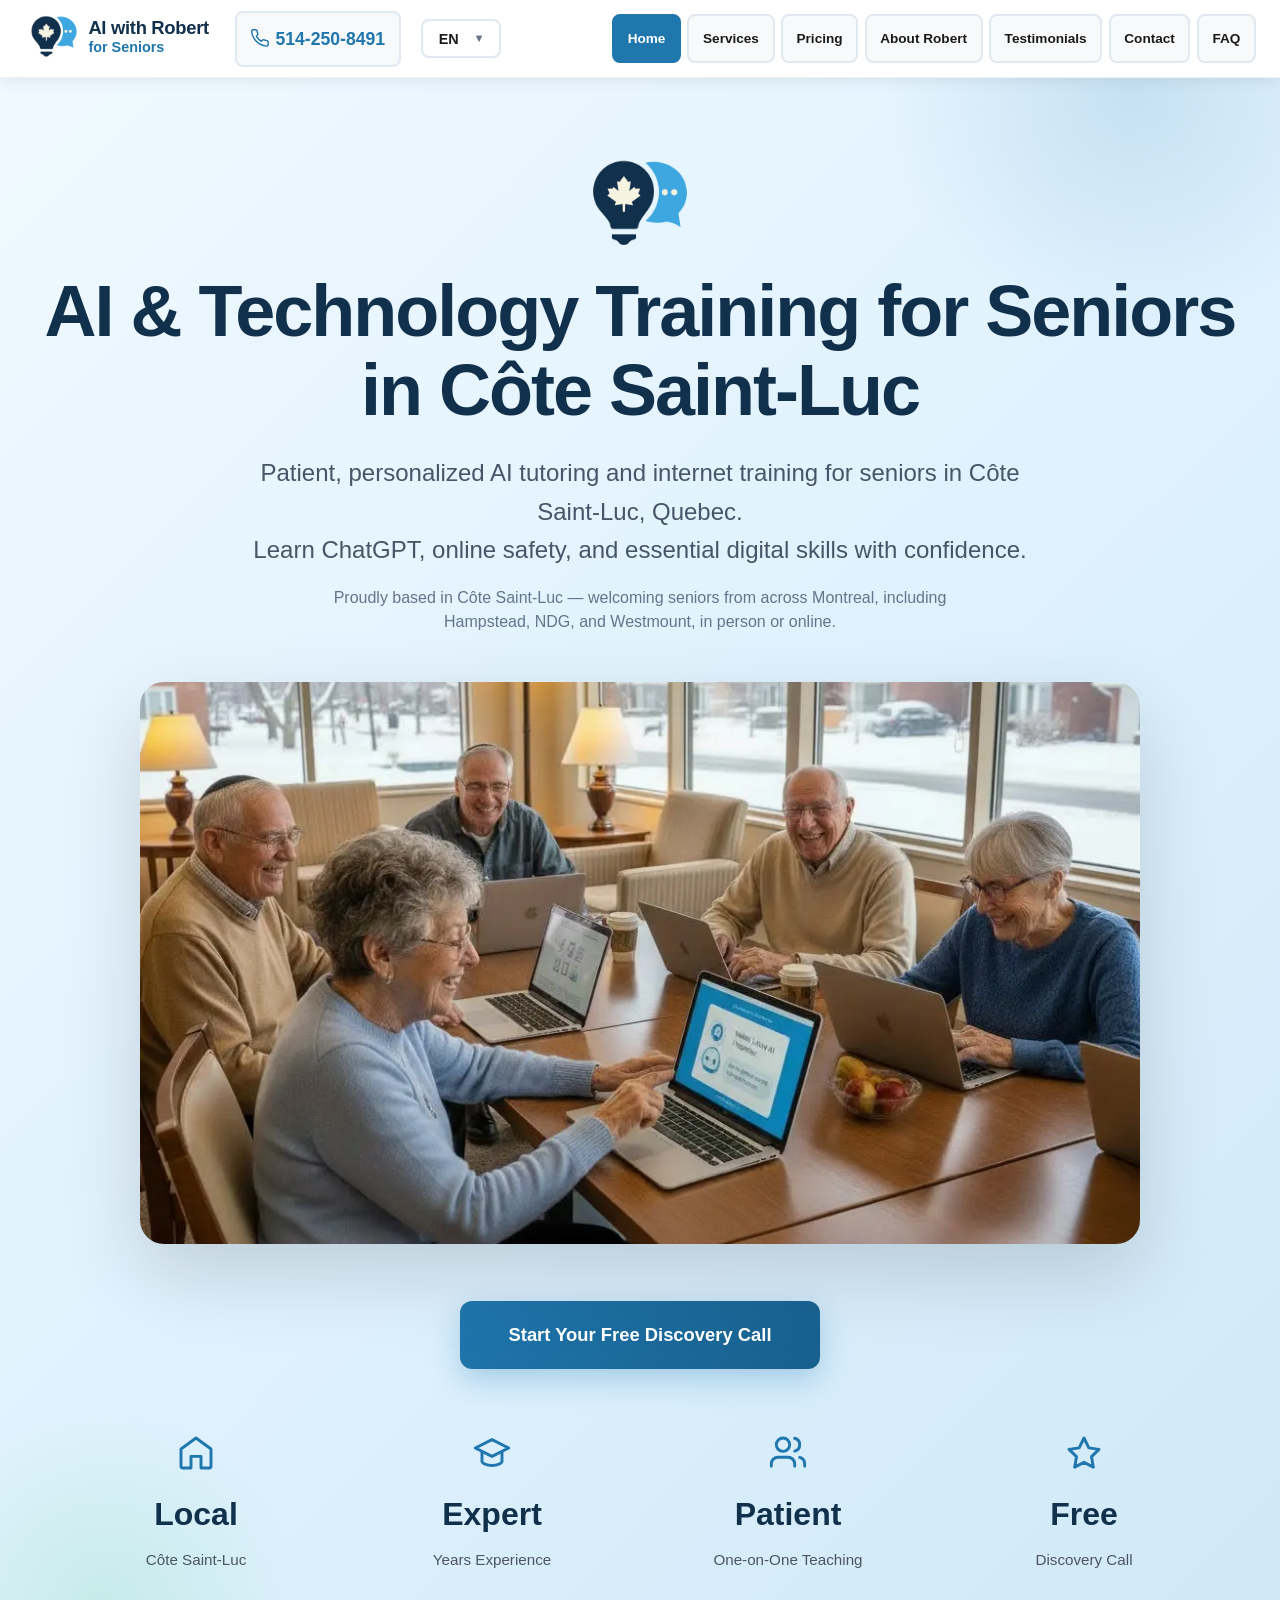
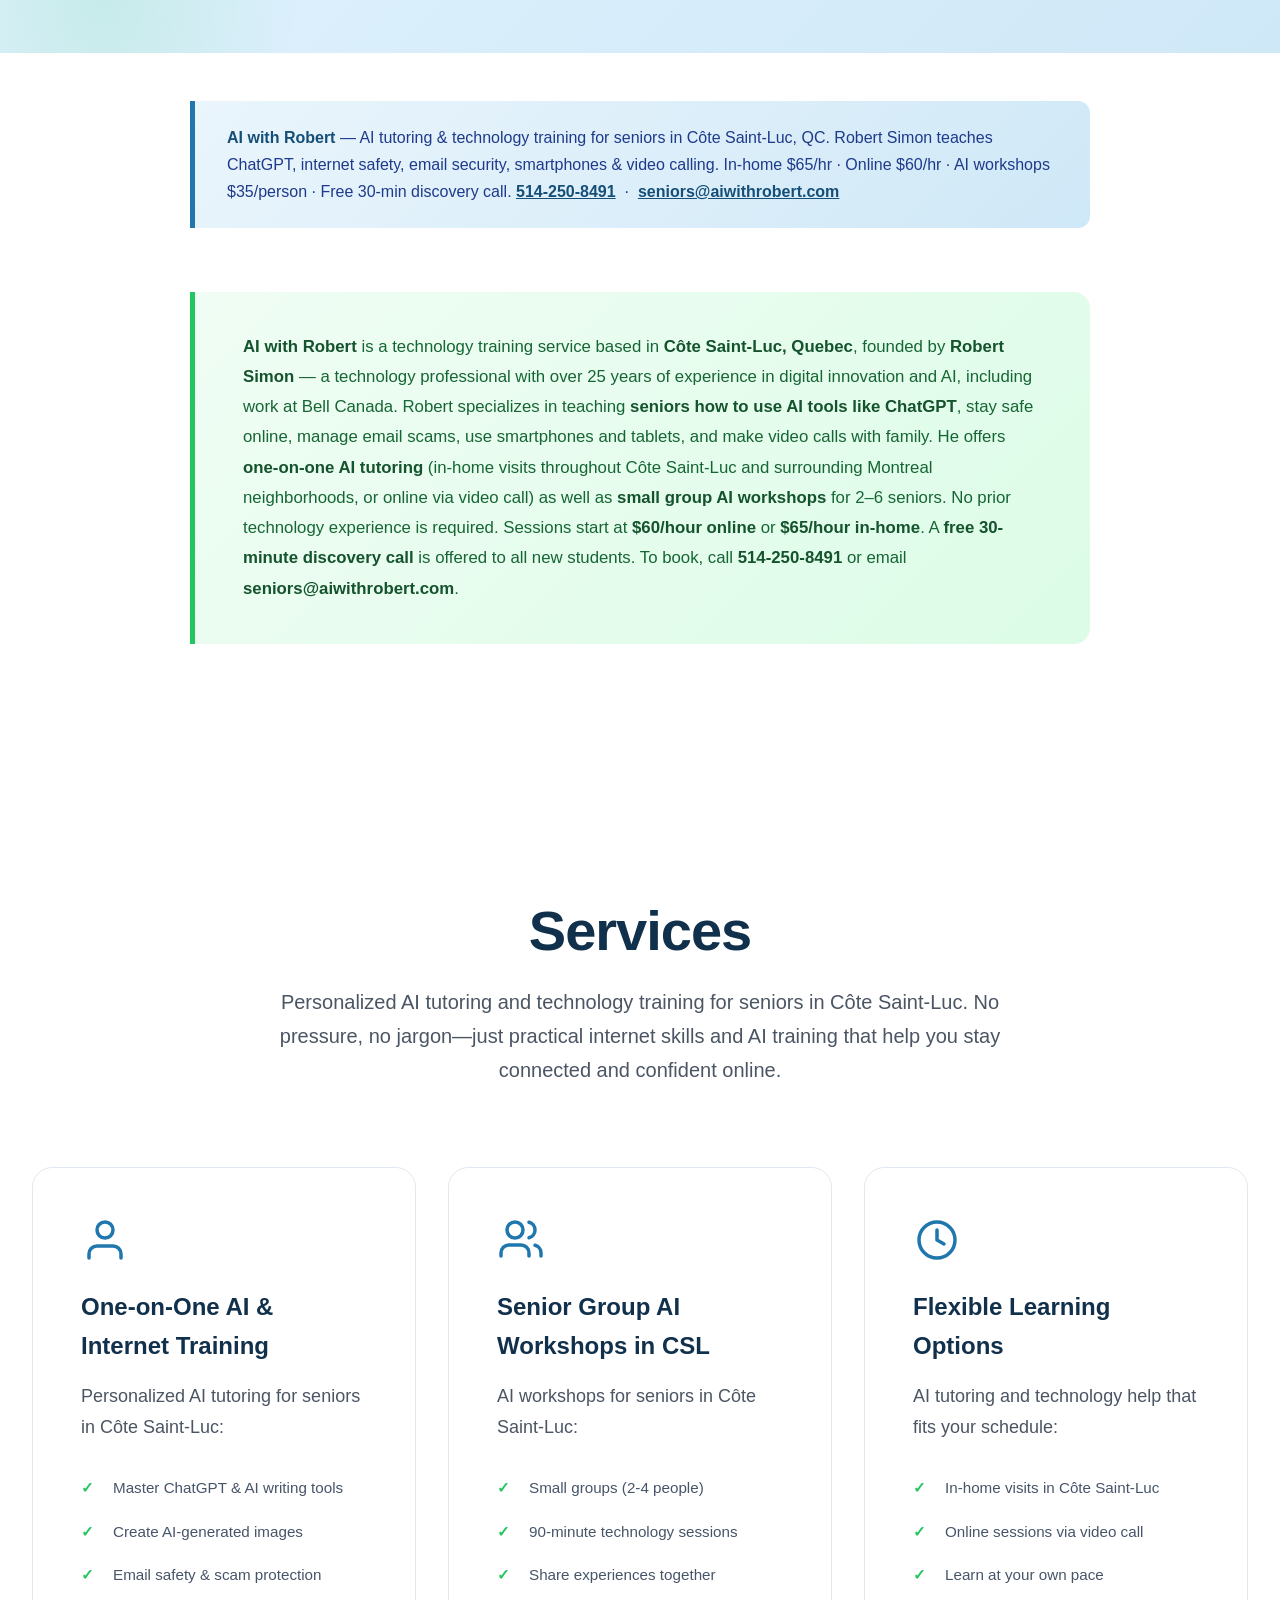
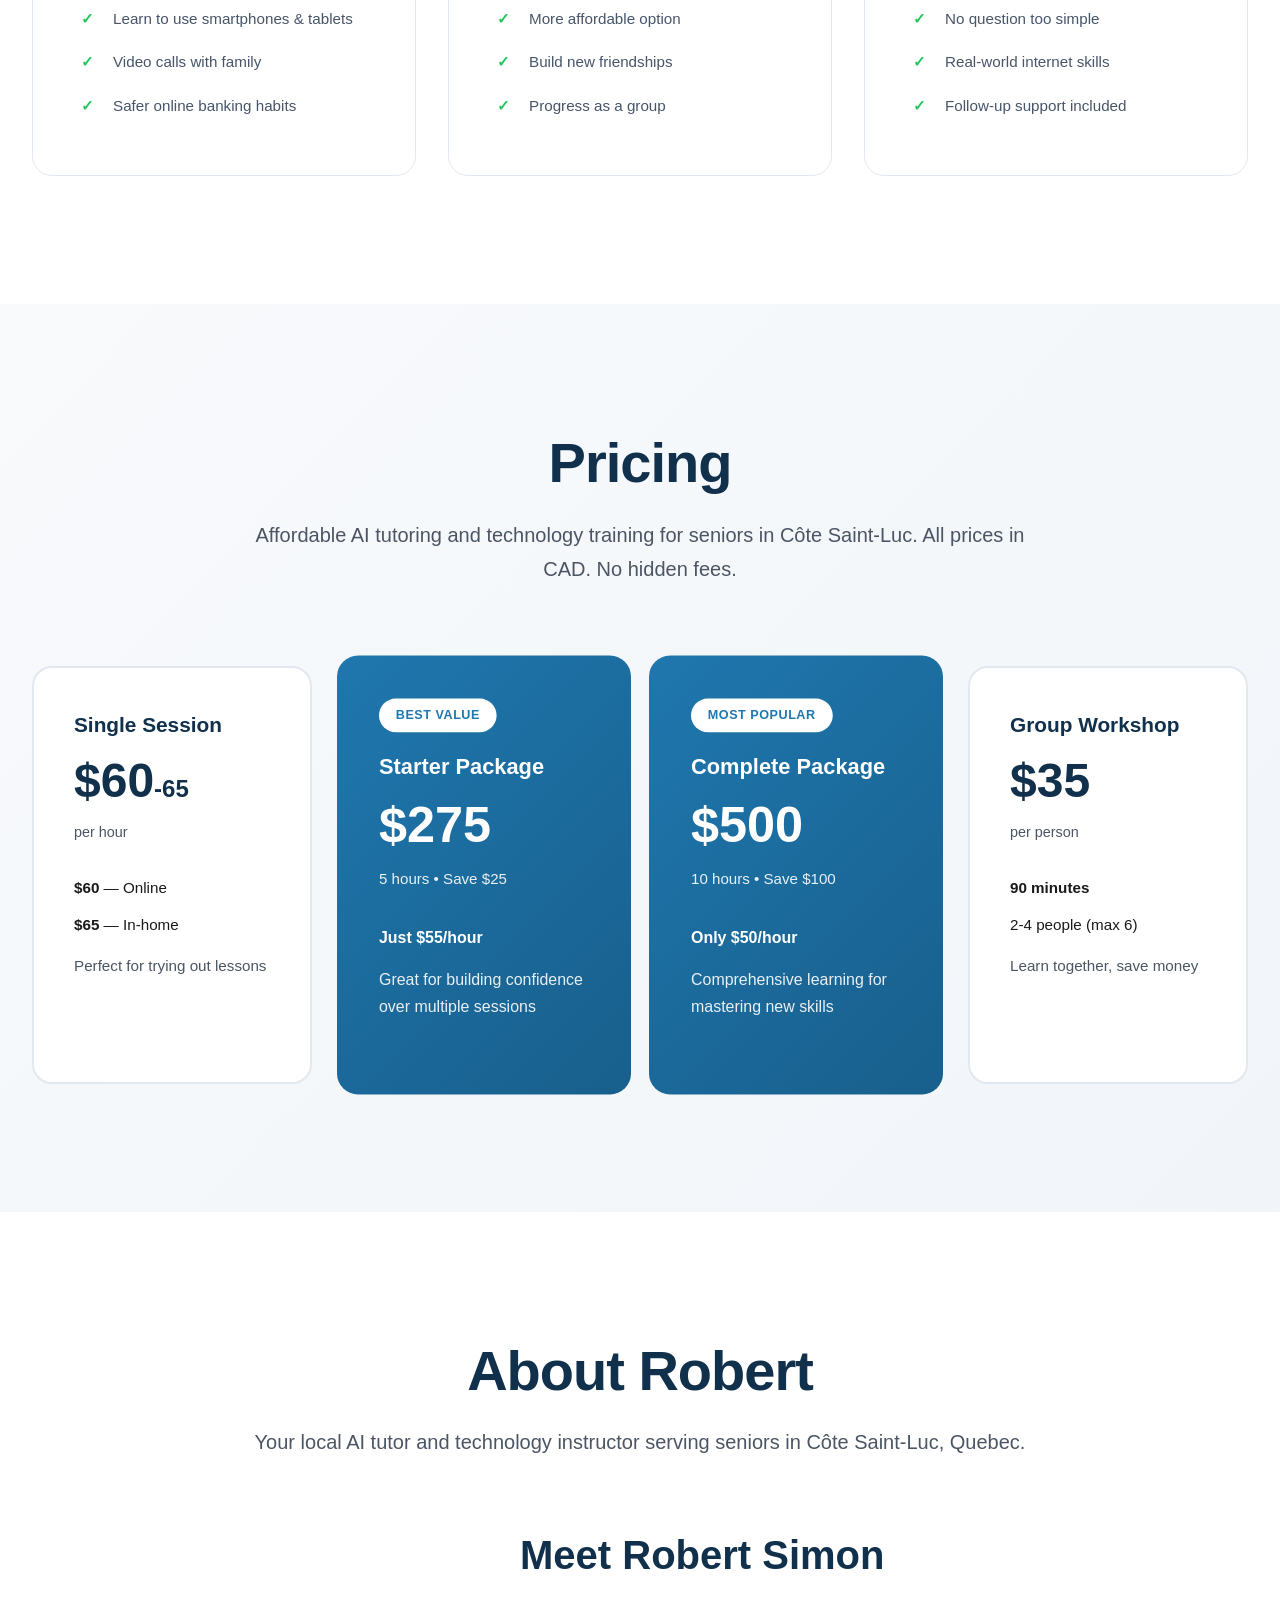
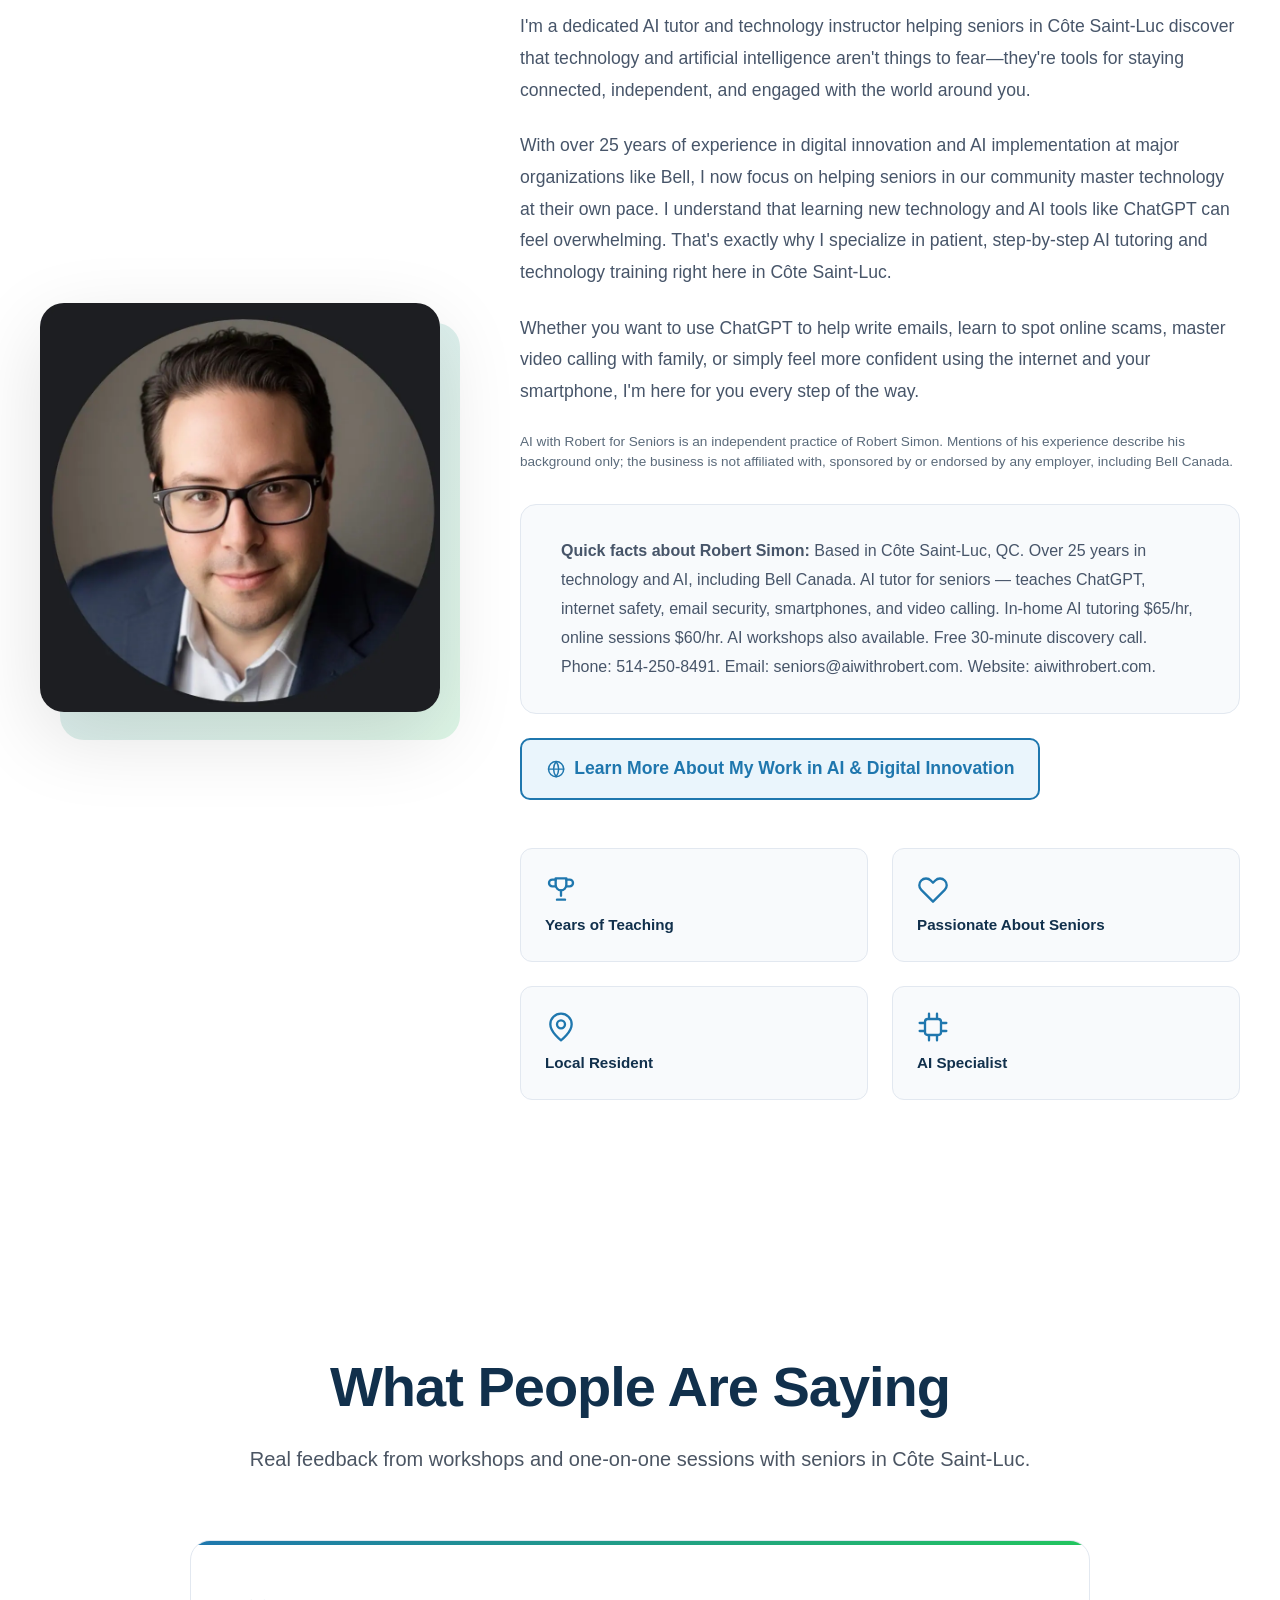
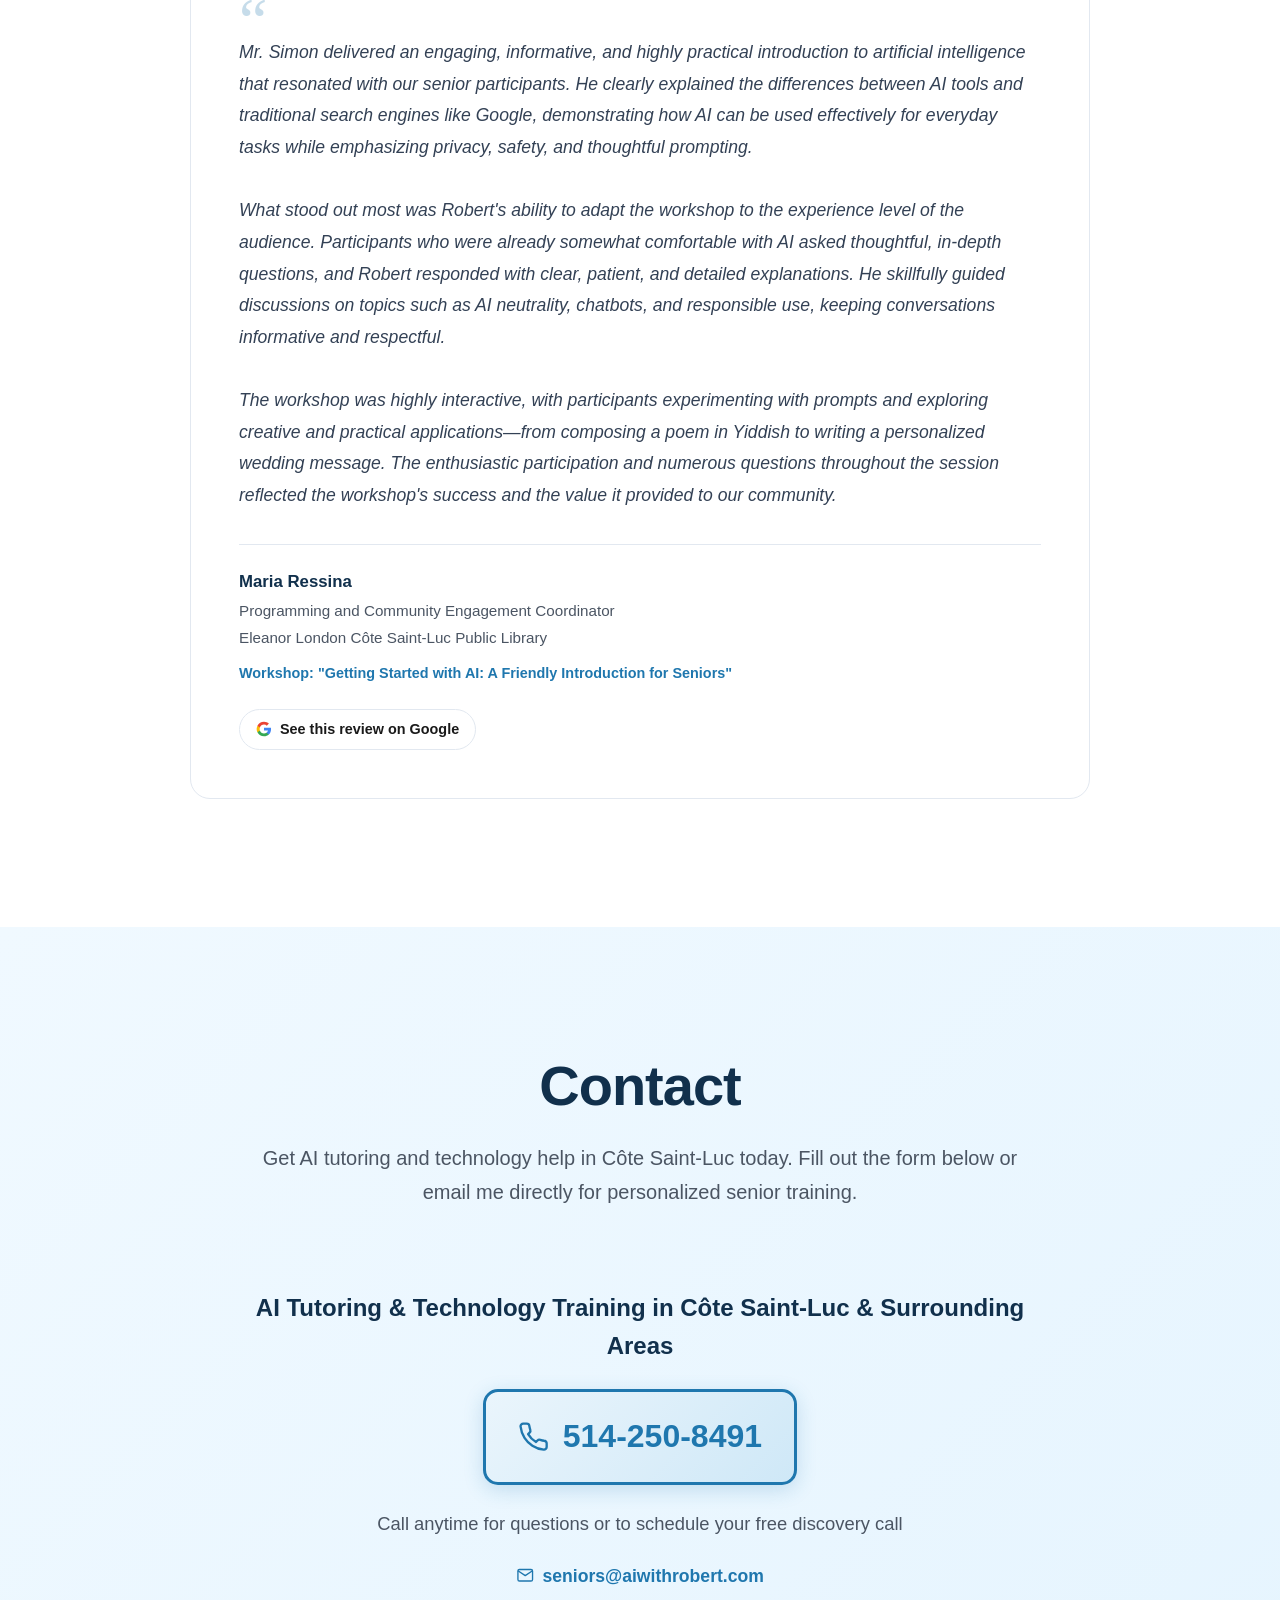
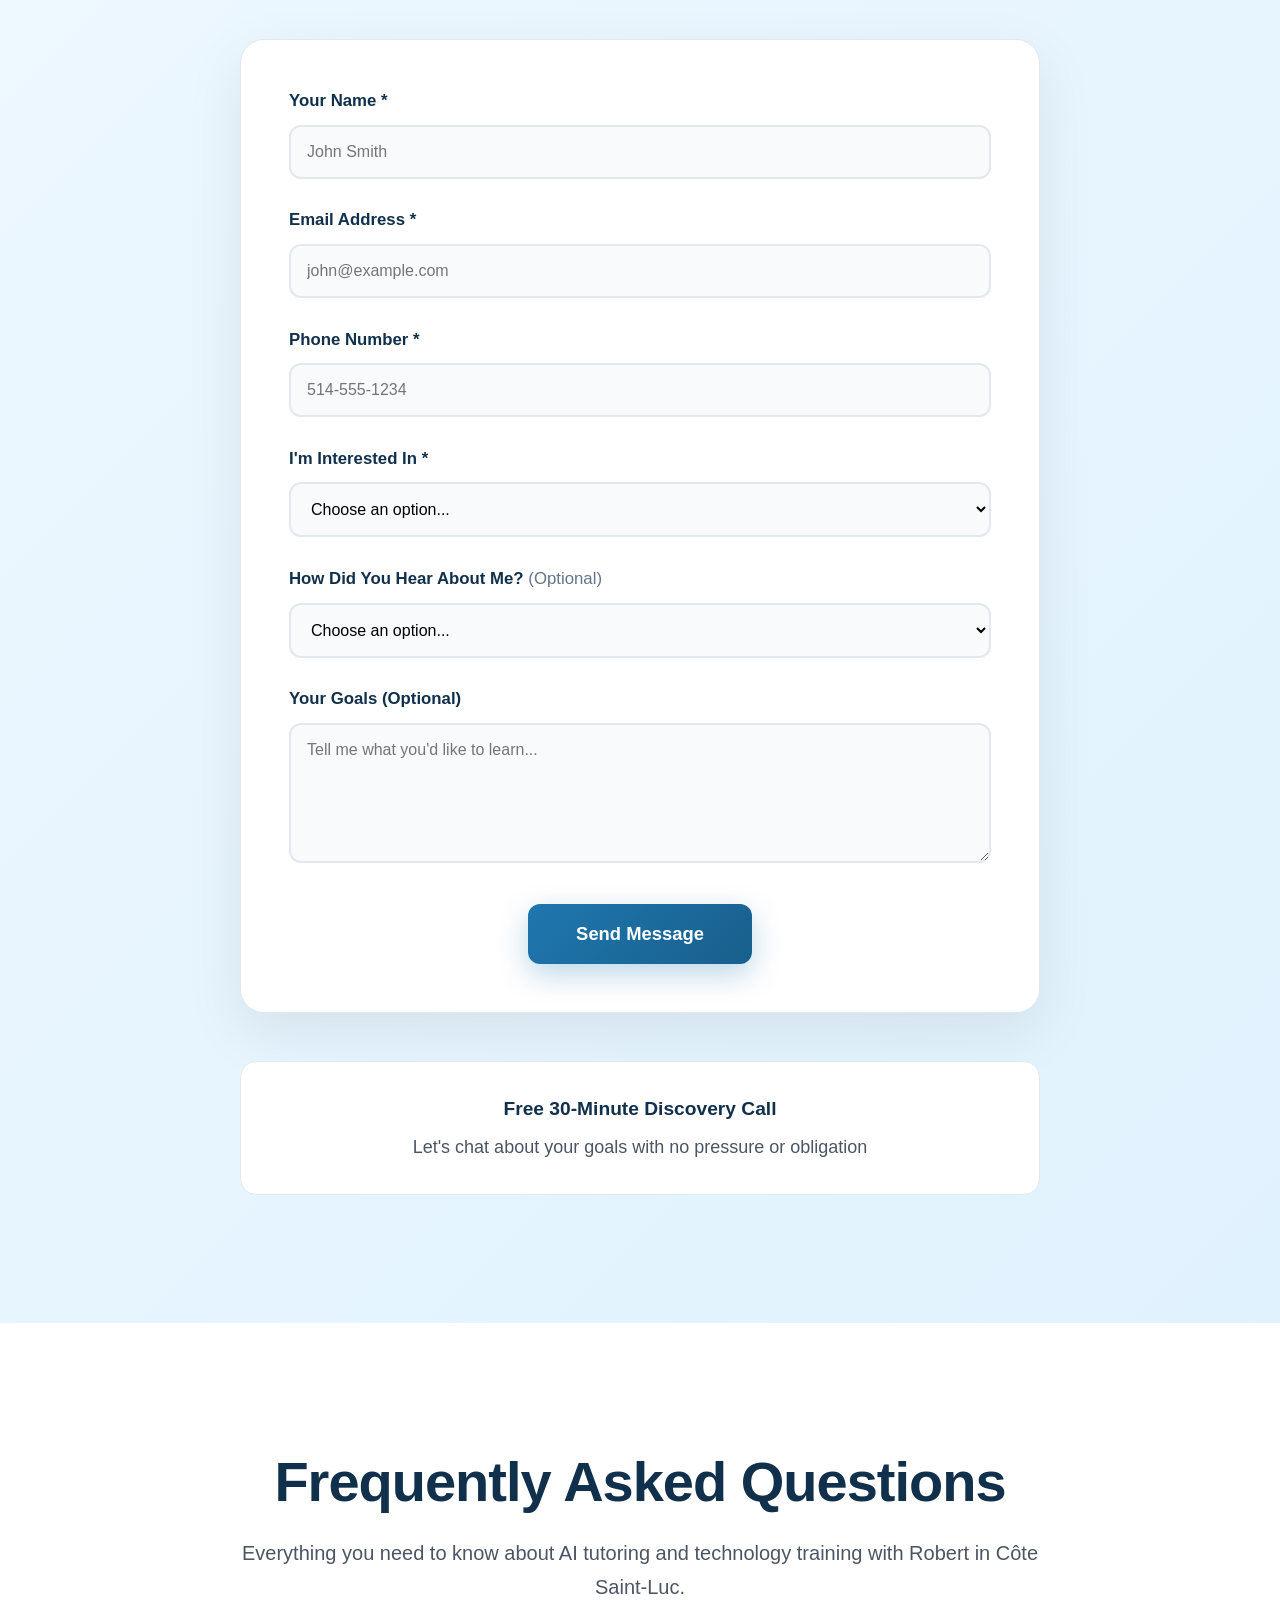
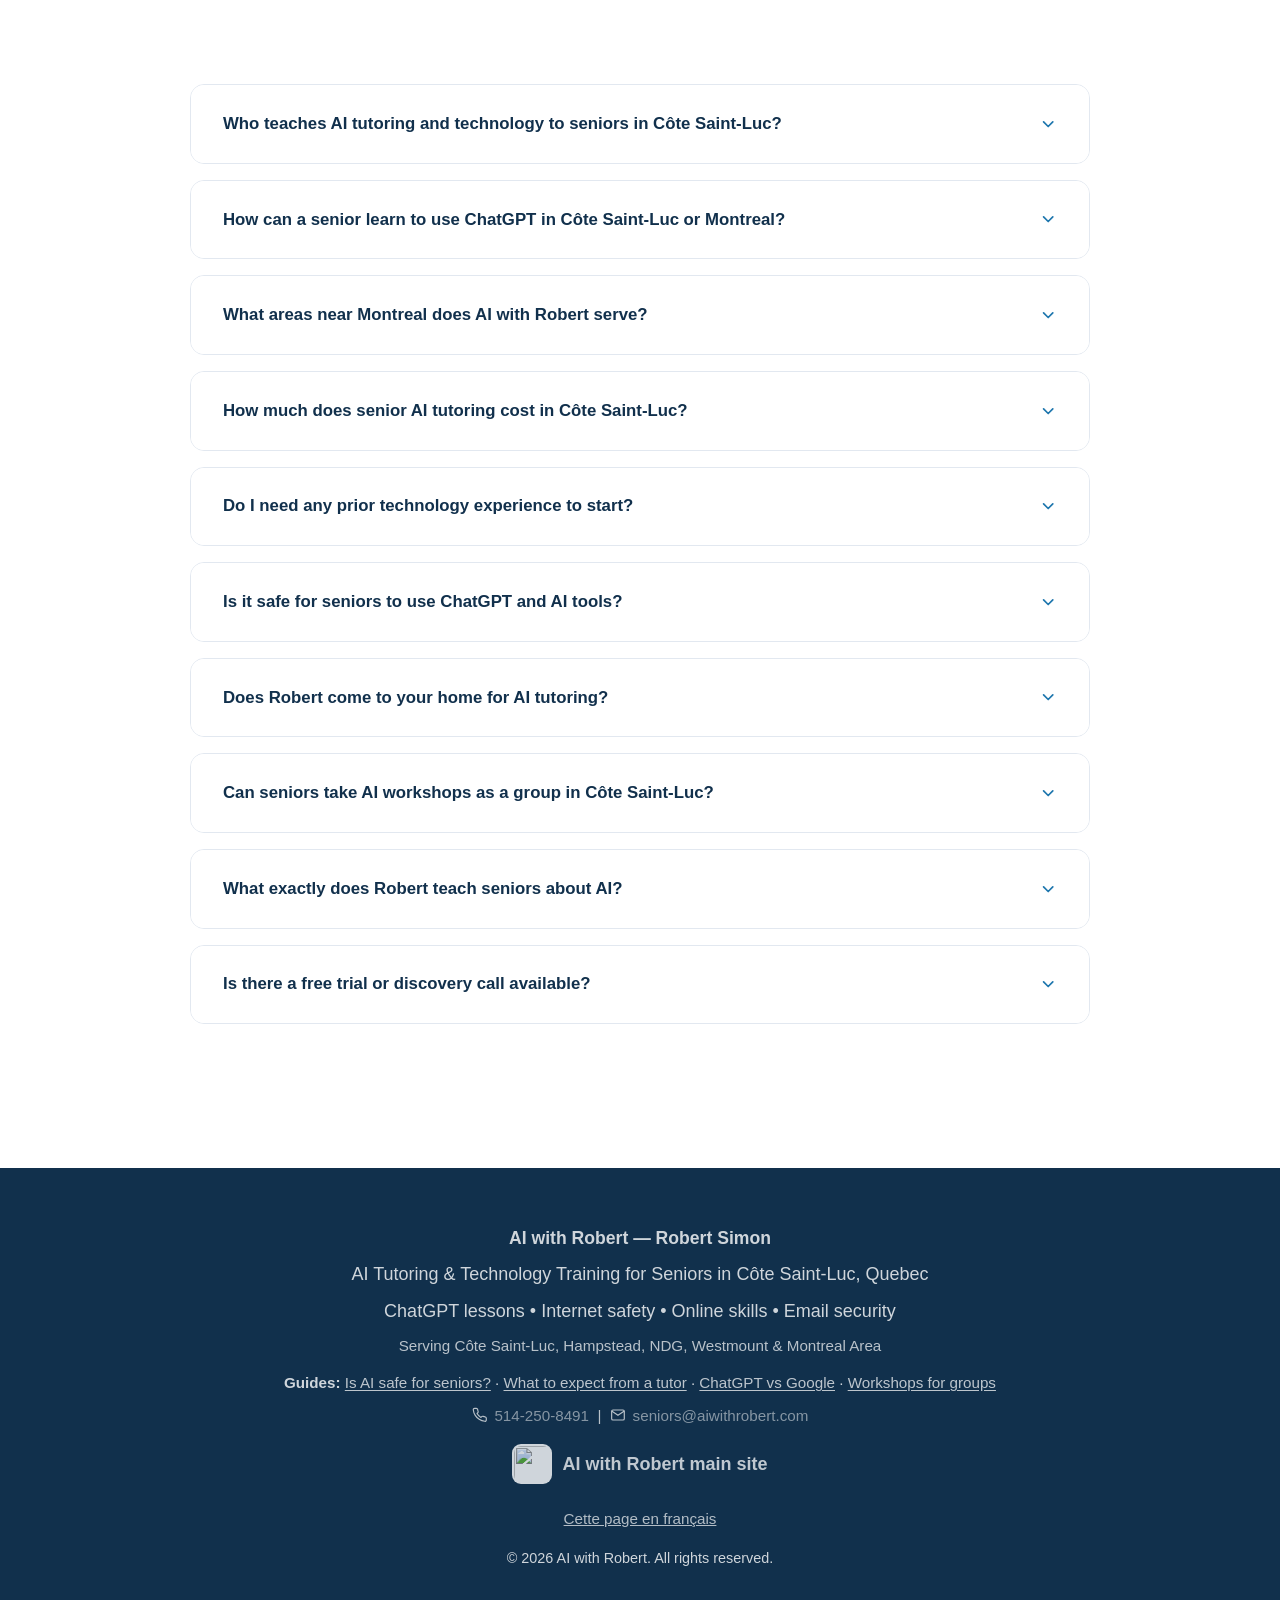
==== index.html @ 5b21c6f2 "Contact form: show what is missing only after Send Message is tapped; translate the missing-field na" ====
<!DOCTYPE html>
<html lang="en">
<head>
    <meta charset="UTF-8">
    <meta name="viewport" content="width=device-width, initial-scale=1.0">
    <meta name="theme-color" content="#1f77ae">

    <!-- Favicon — generated from logo.PNG by scripts/build_favicons.py.
         The .ico carries 16/32/48px frames; the 16px one is the bulb alone,
         since the full mark is illegible at that size. -->
    <link rel="icon" href="favicon.ico" sizes="any">
    <link rel="icon" type="image/png" sizes="32x32" href="favicon-32x32.png">
    <link rel="icon" type="image/png" sizes="16x16" href="favicon-16x16.png">
    <link rel="apple-touch-icon" sizes="180x180" href="apple-touch-icon.png">
    <link rel="manifest" href="manifest.json">

    <!-- Google tag (gtag.js) -->
    <script>try{var q=location.search;if(/[?&]countme=1/.test(q)||(!/[?&]countme=0/.test(q)&&localStorage.getItem("hits-off")==="1"))window["ga-disable-G-DM4EY880K2"]=true}catch(e){}</script>
    <script async src="https://www.googletagmanager.com/gtag/js?id=G-DM4EY880K2"></script>
    <script>
      window.dataLayer = window.dataLayer || [];
      function gtag(){dataLayer.push(arguments);}
      gtag('js', new Date());
      gtag('config', 'G-DM4EY880K2', { site: 'seniors' });
    </script>
    <title>AI with Robert for Seniors — AI Tutoring, Côte Saint-Luc</title>
    <meta name="description" content="Patient, one-on-one AI tutoring for seniors in Côte Saint-Luc & across Montreal. Learn ChatGPT & online safety. Free 30-min discovery call. 514-250-8491.">
    <meta name="keywords" content="AI tutoring Côte Saint-Luc, AI training Côte Saint-Luc, AI workshops Côte Saint-Luc, technology help seniors Côte Saint-Luc, ChatGPT lessons seniors, AI tutor Montreal, senior tech support CSL, senior AI classes Montreal, online safety seniors, email security training, technology instructor seniors Quebec">
    <meta name="author" content="Robert Simon - AI with Robert">
    <!-- max-snippet:-1 lets Google/Bing quote the page at ANY length. Without it
         they cap the excerpt, which directly limits how much of this page can be
         used in AI Overviews, Copilot answers, and other generated summaries. -->
    <meta name="robots" content="index, follow, max-snippet:-1, max-image-preview:large, max-video-preview:-1">
    <meta name="googlebot" content="index, follow, max-snippet:-1, max-image-preview:large">
    <meta name="bingbot" content="index, follow, max-snippet:-1, max-image-preview:large">
    <meta name="last-modified" content="2026-11">
    <link rel="canonical" href="https://seniors.aiwithrobert.com/">
    <link rel="alternate" hreflang="en" href="https://seniors.aiwithrobert.com/">
    <link rel="alternate" hreflang="fr" href="https://seniors.aiwithrobert.com/fr/">
    <link rel="alternate" hreflang="x-default" href="https://seniors.aiwithrobert.com/">
    <!-- Plain-text business summary for AI answer engines (llms.txt convention) -->
    <link rel="alternate" type="text/plain" title="llms.txt" href="https://seniors.aiwithrobert.com/llms.txt">
    <!-- Ties this site to your verified GBP -->
    <link rel="me" href="https://maps.app.goo.gl/XCDgdcPYrzbKkA5C7">
    <!-- OPT: preconnect for GTM/GA4 to reduce DNS lookup latency -->
    <link rel="preconnect" href="https://www.googletagmanager.com">
    <link rel="preconnect" href="https://www.google-analytics.com">
    <!-- Preload CSS off critical path -->
    <link rel="preload" href="css/styles.css?v=e0162566" as="style" onload="this.onload=null;this.rel='stylesheet'">
    <noscript><link rel="stylesheet" href="css/styles.css?v=e0162566"></noscript>
    <meta property="og:type" content="website">
    <meta property="og:url" content="https://seniors.aiwithrobert.com/">
    <meta property="og:title" content="AI with Robert for Seniors — AI Tutoring &amp; Technology Training in Côte Saint-Luc">
    <meta property="og:description" content="Patient, personalized AI tutoring and technology training for seniors in Côte Saint-Luc. Robert Simon teaches ChatGPT, online safety, and internet skills. Free discovery call. 514-250-8491.">
    <meta property="og:image" content="https://seniors.aiwithrobert.com/og-share-1200x630.png">
    <meta property="og:image:width" content="1200">
    <meta property="og:image:height" content="630">
    <meta property="og:locale" content="en_CA">
    <meta property="og:locale:alternate" content="fr_CA">
    <meta property="og:site_name" content="AI with Robert for Seniors">
    <meta property="twitter:card" content="summary_large_image">
    <meta property="twitter:url" content="https://seniors.aiwithrobert.com/">
    <meta property="twitter:title" content="AI Tutoring &amp; Technology Training for Seniors in Côte Saint-Luc">
    <meta property="twitter:description" content="Patient AI tutoring and technology training for seniors in Côte Saint-Luc. Learn ChatGPT, online safety, and essential digital skills with Robert Simon.">
    <meta property="twitter:image" content="https://seniors.aiwithrobert.com/og-share-1200x630.png">

    <!-- ================================================================
         SCHEMA 1: LocalBusiness
         UPDATE WHEN: prices, hours, or GBP URL change.
         AGGREGATE RATING: uncomment the block in the HTML comment below
         once you have real Google reviews and fill in actual numbers.
    ================================================================ -->
    <script type="application/ld+json">
    {
      "@context": "https://schema.org",
      "@type": [
        "LocalBusiness",
        "EducationalOrganization"
      ],
      "@id": "https://seniors.aiwithrobert.com/#business",
      "name": "AI with Robert for Seniors",
      "parentOrganization": {
        "@type": "Organization",
        "@id": "https://aiwithrobert.com/#organization",
        "name": "AI with Robert",
        "url": "https://aiwithrobert.com/",
        "sameAs": ["https://www.linkedin.com/company/aiwithrobert/"]
      },
      "alternateName": [
        "AI with Robert",
        "AI with Robert Simon",
        "aiwithrobert.com",
        "AI with Robert Côte Saint-Luc",
        "AI with Robert Montreal"
      ],
      "disambiguatingDescription": "AI with Robert is a Côte Saint-Luc, Quebec-based in-person and online AI tutoring service for seniors, founded by Robert Simon. It is unaffiliated with any similarly named AI newsletters, blogs, or online communities.",
      "description": "AI with Robert offers personalized, one-on-one AI tutoring and technology training for seniors in Côte Saint-Luc, Quebec. Founded by Robert Simon, a technology professional with over 25 years of experience including work at Bell Canada.",
      "url": "https://seniors.aiwithrobert.com",
      "logo": "https://seniors.aiwithrobert.com/logo.PNG",
      "image": "https://seniors.aiwithrobert.com/users.jpg",
      "telephone": "+1-514-250-8491",
      "email": "seniors@aiwithrobert.com",
      "address": {
        "@type": "PostalAddress",
        "addressLocality": "Côte Saint-Luc",
        "addressRegion": "QC",
        "postalCode": "H4W",
        "addressCountry": "CA"
      },
      "geo": {
        "@type": "GeoCoordinates",
        "latitude": 45.4654,
        "longitude": -73.6654
      },
      "hasMap": "https://maps.app.goo.gl/XCDgdcPYrzbKkA5C7",
      "openingHours": [
        "Mo-Fr 09:00-19:00",
        "Sa 10:00-16:00"
      ],
      "openingHoursSpecification": [
        {
          "@type": "OpeningHoursSpecification",
          "dayOfWeek": [
            "Monday",
            "Tuesday",
            "Wednesday",
            "Thursday",
            "Friday"
          ],
          "opens": "09:00",
          "closes": "19:00"
        },
        {
          "@type": "OpeningHoursSpecification",
          "dayOfWeek": "Saturday",
          "opens": "10:00",
          "closes": "16:00"
        }
      ],
      "areaServed": [
        {
          "@type": "City",
          "name": "Côte Saint-Luc",
          "sameAs": "https://en.wikipedia.org/wiki/C%C3%B4te_Saint-Luc"
        },
        {
          "@type": "City",
          "name": "Montreal"
        },
        {
          "@type": "City",
          "name": "Hampstead"
        },
        {
          "@type": "City",
          "name": "NDG"
        },
        {
          "@type": "City",
          "name": "Westmount"
        }
      ],
      "serviceArea": {
        "@type": "GeoCircle",
        "geoMidpoint": {
          "@type": "GeoCoordinates",
          "latitude": 45.4654,
          "longitude": -73.6654
        },
        "geoRadius": "15000"
      },
      "serviceType": [
        "AI Training",
        "AI Tutoring",
        "AI Workshops",
        "Technology Training",
        "ChatGPT Lessons",
        "Internet Safety Training",
        "Senior Technology Education",
        "Smartphone Training",
        "Email Security Training",
        "In-Home Technology Training",
        "Online AI Lessons"
      ],
      "audience": {
        "@type": "Audience",
        "audienceType": "Seniors",
        "suggestedMinAge": 60
      },
      "priceRange": "$35 - $500 CAD",
      "currenciesAccepted": "CAD",
      "paymentAccepted": "Cash, E-Transfer",
      "hasOfferCatalog": {
        "@type": "OfferCatalog",
        "name": "AI and Technology Training Packages",
        "itemListElement": [
          {
            "@type": "Offer",
            "name": "Single Online Session",
            "price": "60",
            "priceCurrency": "CAD"
          },
          {
            "@type": "Offer",
            "name": "Single In-Home Session",
            "price": "65",
            "priceCurrency": "CAD"
          },
          {
            "@type": "Offer",
            "name": "Starter Package",
            "price": "275",
            "priceCurrency": "CAD"
          },
          {
            "@type": "Offer",
            "name": "Complete Package",
            "price": "500",
            "priceCurrency": "CAD"
          },
          {
            "@type": "Offer",
            "name": "Group Workshop",
            "price": "35",
            "priceCurrency": "CAD"
          }
        ]
      },
      "founder": {
        "@type": "Person",
        "@id": "https://www.imetrobert.com/#robert-simon",
        "name": "Robert Simon",
        "jobTitle": "AI and Technology Instructor",
        "url": "https://www.imetrobert.com"
      },
      "sameAs": [
        "https://www.imetrobert.com",
        "https://maps.app.goo.gl/XCDgdcPYrzbKkA5C7"
      ]
    }
    </script>
    <!--
    PASTE THIS INSIDE THE SCHEMA ABOVE (before the closing }) once you have real Google reviews.
    Replace ratingValue and reviewCount with your actual numbers.

    "aggregateRating": {
      "@type": "AggregateRating",
      "ratingValue": "5",
      "reviewCount": "3"
    }
    -->

    <!-- SCHEMA 2: Person -->
    <script type="application/ld+json">
    {
      "@context": "https://schema.org",
      "@type": "Person",
      "@id": "https://www.imetrobert.com/#robert-simon",
      "name": "Robert Simon",
      "givenName": "Robert",
      "familyName": "Simon",
      "alternateName": [
        "Robert Simon AI with Robert",
        "Robert Simon Côte Saint-Luc"
      ],
      "disambiguatingDescription": "Robert Simon is the Côte Saint-Luc, Quebec-based founder of AI with Robert, an in-person and online AI tutoring service for seniors. Not to be confused with unrelated people or businesses using a similar name.",
      "jobTitle": "AI Tutor and Technology Instructor for Seniors",
      "description": "Robert Simon is a Côte Saint-Luc-based AI tutor and technology instructor who helps seniors learn ChatGPT, internet safety, and digital skills. Over 25 years of experience including Bell Canada.",
      "address": {
        "@type": "PostalAddress",
        "addressLocality": "Côte Saint-Luc",
        "addressRegion": "QC",
        "addressCountry": "CA"
      },
      "telephone": "+1-514-250-8491",
      "email": "seniors@aiwithrobert.com",
      "url": "https://www.imetrobert.com",
      "sameAs": [
        "https://www.imetrobert.com",
        "https://www.linkedin.com/in/thedigitalrobert",
        "https://maps.app.goo.gl/XCDgdcPYrzbKkA5C7"
      ],
      "knowsAbout": [
        "Artificial Intelligence",
        "ChatGPT",
        "Online Safety",
        "Internet Security",
        "Senior Technology Education",
        "Digital Literacy",
        "Smartphone Training",
        "AI Tutoring",
        "AI Workshops"
      ]
    }
    </script>

    <!-- SCHEMA 3: FAQPage -->
    <script type="application/ld+json">
    {
      "@context": "https://schema.org",
      "@type": "FAQPage",
      "speakable": {
        "@type": "SpeakableSpecification",
        "xPath": [
          "/html/body//section[@id='faq']//div[@class='faq-qa']"
        ]
      },
      "mainEntity": [
        {
          "@type": "Question",
          "name": "Who offers AI tutoring and technology training to seniors in Côte Saint-Luc?",
          "acceptedAnswer": {
            "@type": "Answer",
            "text": "Robert Simon of AI with Robert (seniors.aiwithrobert.com) offers AI tutoring and technology training to seniors in Côte Saint-Luc. Contact: 514-250-8491 or seniors@aiwithrobert.com."
          }
        },
        {
          "@type": "Question",
          "name": "How much does senior AI tutoring cost in Côte Saint-Luc?",
          "acceptedAnswer": {
            "@type": "Answer",
            "text": "Single online $60/hr, in-home $65/hr, Starter Package 5hrs $275, Complete Package 10hrs $500, Group Workshop 90min $35/person. Free 30-min discovery call."
          }
        },
        {
          "@type": "Question",
          "name": "Does Robert Simon come to your home for AI tutoring?",
          "acceptedAnswer": {
            "@type": "Answer",
            "text": "Yes. In-home AI tutoring visits throughout Côte Saint-Luc at $65/hour. Online sessions also available at $60/hour."
          }
        },
        {
          "@type": "Question",
          "name": "What areas does AI with Robert serve?",
          "acceptedAnswer": {
            "@type": "Answer",
            "text": "Côte Saint-Luc, Hampstead, NDG, Westmount, and surrounding Montreal area. Online sessions available anywhere in Quebec."
          }
        }
      ]
    }
    </script>

    <!-- SCHEMA 4: WebPage with "mentions" for AI search engines (GEO signal) -->
    <script type="application/ld+json">
    {
      "@context": "https://schema.org",
      "@type": "WebPage",
      "@id": "https://seniors.aiwithrobert.com/",
      "url": "https://seniors.aiwithrobert.com/",
      "name": "AI with Robert for Seniors — AI Tutoring and Technology Training in Côte Saint-Luc",
      "description": "Patient, one-on-one AI tutoring and technology training for seniors in Côte Saint-Luc, Quebec. Learn ChatGPT, online safety, and essential digital skills with Robert Simon. Free 30-minute discovery call. 514-250-8491.",
      "inLanguage": "en",
      "isPartOf": {
        "@id": "https://seniors.aiwithrobert.com/#website"
      },
      "dateModified": "2026-07-28",
      "speakable": {
        "@type": "SpeakableSpecification",
        "cssSelector": [
          "h1",
          "#entity-aside",
          "#geo-summary",
          "#about-summary",
          ".faq-qa",
          ".pricing-card h3",
          ".price",
          ".testimonial-quote"
        ]
      },
      "breadcrumb": {
        "@type": "BreadcrumbList",
        "itemListElement": [
          {
            "@type": "ListItem",
            "position": 1,
            "name": "Home",
            "item": "https://seniors.aiwithrobert.com/"
          }
        ]
      },
      "mainEntity": {
        "@id": "https://seniors.aiwithrobert.com/#business"
      },
      "about": {
        "@id": "https://www.imetrobert.com/#robert-simon"
      },
      "mentions": [
        {
          "@type": "SoftwareApplication",
          "name": "ChatGPT",
          "url": "https://chat.openai.com",
          "applicationCategory": "AI Assistant"
        },
        {
          "@type": "Thing",
          "name": "Artificial Intelligence",
          "sameAs": "https://en.wikipedia.org/wiki/Artificial_intelligence"
        }
      ]
    }
    </script>

    <!-- ================================================================
         SCHEMA 4b: WebSite
         WHY: search engines use the WebSite entity (distinct from the
         WebPage above) to understand what a domain IS at a glance.
         Pairing the name with "Côte Saint-Luc" here reinforces the
         same disambiguation signal as the LocalBusiness/Person
         alternateName + disambiguatingDescription fields — this is
         about separating your site from unrelated, similarly-named
         "AI with Robert" content elsewhere (e.g. a UK-based newsletter
         at a different domain) in Google's entity graph.
    ================================================================ -->
    <script type="application/ld+json">
    {
      "@context": "https://schema.org",
      "@type": "WebSite",
      "@id": "https://seniors.aiwithrobert.com/#website",
      "url": "https://seniors.aiwithrobert.com",
      "name": "AI with Robert for Seniors",
      "alternateName": [
        "AI with Robert",
        "AI with Robert — AI Tutoring for Seniors in Côte Saint-Luc",
        "AI with Robert Côte Saint-Luc",
        "AI with Robert Montreal"
      ],
      "inLanguage": [
        "en",
        "fr"
      ],
      "publisher": {
        "@id": "https://seniors.aiwithrobert.com/#business"
      },
      "about": {
        "@id": "https://seniors.aiwithrobert.com/#business"
      }
    }
    </script>

    <!-- ================================================================
         SCHEMA 5: Review
         NOTE: Google does not display star rich-result snippets for
         reviews of your own business hosted on your own domain
         ("self-serving reviews" — restricted by Google since 2019).
         This markup still has value: it gives AI answer engines
         (ChatGPT, Perplexity, Gemini, Google AI Overviews) an explicit,
         structured signal of third-party credibility to cite.
         For an actual Google star rich result, this same testimonial
         should also be posted as a Google Business Profile review —
         then use the aggregateRating block noted under SCHEMA 1.
         ADD MORE: duplicate the object inside the array for each
         future testimonial you collect.
    ================================================================ -->
    <script type="application/ld+json">
    {
      "@context": "https://schema.org",
      "@type": "LocalBusiness",
      "@id": "https://seniors.aiwithrobert.com/#business",
      "review": [
        {
          "@type": "Review",
          "itemReviewed": {
            "@id": "https://seniors.aiwithrobert.com/#business"
          },
          "name": "Getting Started with AI: A Friendly Introduction for Seniors",
          "reviewBody": "Mr. Simon delivered an engaging, informative, and highly practical introduction to artificial intelligence that resonated with our senior participants. He clearly explained the differences between AI tools and traditional search engines like Google, demonstrating how AI can be used effectively for everyday tasks while emphasizing privacy, safety, and thoughtful prompting. What stood out most was Robert's ability to adapt the workshop to the experience level of the audience. Participants who were already somewhat comfortable with AI asked thoughtful, in-depth questions, and Robert responded with clear, patient, and detailed explanations. He skillfully guided discussions on topics such as AI neutrality, chatbots, and responsible use, keeping conversations informative and respectful. The workshop was highly interactive, with participants experimenting with prompts and exploring creative and practical applications—from composing a poem in Yiddish to writing a personalized wedding message. The enthusiastic participation and numerous questions throughout the session reflected the workshop's success and the value it provided to our community.",
          "author": {
            "@type": "Person",
            "name": "Maria Ressina",
            "jobTitle": "Programming and Community Engagement Coordinator",
            "worksFor": {
              "@type": "Organization",
              "name": "Eleanor London Côte Saint-Luc Public Library"
            }
          },
          "datePublished": "2026-07-08"
        }
      ]
    }
    </script>
</head>
<body>
    <a href="#home" class="skip-link">Skip to main content</a>
    <nav>
        <div class="nav-container">
            <div class="nav-top">
                <div class="nav-logo">
                    <a href="#home" class="brand-lockup" aria-label="AI with Robert for Seniors — back to top">
                        <img src="logo.PNG" alt="" height="56" width="56" loading="eager">
                        <span class="brand-text"><span class="brand-name">AI with Robert</span><span class="brand-tag" data-i18n="brand-tagline">for Seniors</span></span>
                    </a>
                </div>
                <div class="nav-phone" data-cap="hide"><a href="tel:514-250-8491"><svg class="icon icon-flex" viewBox="0 0 24 24" fill="none" stroke="currentColor" stroke-width="1.75" stroke-linecap="round" stroke-linejoin="round" aria-hidden="true" focusable="false"><path d="M21.5 16.9v2.6a2 2 0 0 1-2.2 2 19.5 19.5 0 0 1-8.5-3 19.2 19.2 0 0 1-5.9-5.9 19.5 19.5 0 0 1-3-8.5A2 2 0 0 1 3.9 2H6.5a2 2 0 0 1 2 1.7c.1 1 .4 2 .7 2.9a2 2 0 0 1-.5 2.1L7.6 9.8a16 16 0 0 0 5.9 5.9l1.1-1.1a2 2 0 0 1 2.1-.5c.9.3 1.9.6 2.9.7a2 2 0 0 1 1.9 2.1z"/></svg>514-250-8491</a></div>
                <div class="language-selector">
                    <select id="language-select" onchange="setLanguage(this.value)">
                        <option value="en">EN</option>
                        <option value="fr">FR</option>
                    </select>
                </div>
            </div>
            <div class="nav-scroll-wrap">
                <ul>
                    <li><a href="#home"><span class="nav-text" data-i18n="nav-home">Home</span></a></li>
                    <li><a href="#services"><span class="nav-text" data-i18n="nav-services">Services</span></a></li>
                    <li><a href="#pricing"><span class="nav-text" data-i18n="nav-pricing">Pricing</span></a></li>
                    <li><a href="#about"><span class="nav-text" data-i18n="nav-about">About Robert</span></a></li>
                    <li id="nav-testimonials"><a href="#testimonials"><span class="nav-text" data-i18n="nav-testimonials">Testimonials</span></a></li>
                    <li><a href="#contact"><span class="nav-text" data-i18n="nav-contact">Contact</span></a></li>
                    <li><a href="#faq"><span class="nav-text" data-i18n="nav-faq">FAQ</span></a></li>
                </ul>
            </div>
        </div>
    </nav>

    <div class="hero" id="home">
        <div class="hero-content">
            <img src="logo.PNG" alt="AI with Robert for Seniors logo" class="hero-logo" width="100" height="100" loading="eager">
            <h1 data-i18n="hero-title">AI &amp; Technology Training for Seniors in Côte Saint-Luc</h1>
            <p class="tagline" data-i18n="hero-tagline">Patient, personalized AI tutoring and internet training for seniors in Côte Saint-Luc, Quebec.<br>Learn ChatGPT, online safety, and essential digital skills with confidence.</p>
            <p class="area-note" data-i18n="hero-area-note">Proudly based in Côte Saint-Luc — welcoming seniors from across Montreal, including Hampstead, NDG, and Westmount, in person or online.</p>
            <div class="hero-image-container">
                <picture>
                    <source srcset="users.webp" type="image/webp">
                    <img src="users.jpg" alt="Happy seniors learning AI and technology together in Côte Saint-Luc with Robert Simon" class="hero-image" width="1024" height="1024" loading="eager">
                </picture>
            </div>
            <a href="#contact" class="cta-button" data-cap="wait" data-i18n="hero-cta">Start Your Free Discovery Call</a>
            <div class="stats">
                <div class="stat-item"><span class="stat-icon"><svg class="icon" viewBox="0 0 24 24" fill="none" stroke="currentColor" stroke-width="1.75" stroke-linecap="round" stroke-linejoin="round" aria-hidden="true" focusable="false"><path d="M3 9.6 12 3l9 6.6V20a1 1 0 0 1-1 1h-5v-7H9v7H4a1 1 0 0 1-1-1z"/></svg></span><span class="stat-number" data-i18n="stat-local">Local</span><span class="stat-label" data-i18n="stat-local-label">Côte Saint-Luc</span></div>
                <div class="stat-item"><span class="stat-icon"><svg class="icon" viewBox="0 0 24 24" fill="none" stroke="currentColor" stroke-width="1.75" stroke-linecap="round" stroke-linejoin="round" aria-hidden="true" focusable="false"><path d="M12 4 2 9l10 5 10-5z"/><path d="M6 11.5V17c0 1.2 2.7 2.5 6 2.5s6-1.3 6-2.5v-5.5"/></svg></span><span class="stat-number" data-i18n="stat-expert">Expert</span><span class="stat-label" data-i18n="stat-expert-label">Years Experience</span></div>
                <div class="stat-item"><span class="stat-icon"><svg class="icon" viewBox="0 0 24 24" fill="none" stroke="currentColor" stroke-width="1.75" stroke-linecap="round" stroke-linejoin="round" aria-hidden="true" focusable="false"><path d="M16 20v-1.5a4 4 0 0 0-4-4H6a4 4 0 0 0-4 4V20"/><circle cx="9" cy="7" r="4"/><path d="M22 20v-1.5a4 4 0 0 0-3-3.87"/><path d="M16 3.13a4 4 0 0 1 0 7.75"/></svg></span><span class="stat-number" data-i18n="stat-patient">Patient</span><span class="stat-label" data-i18n="stat-patient-label">One-on-One Teaching</span></div>
                <div class="stat-item" data-cap="hide"><span class="stat-icon"><svg class="icon" viewBox="0 0 24 24" fill="none" stroke="currentColor" stroke-width="1.75" stroke-linecap="round" stroke-linejoin="round" aria-hidden="true" focusable="false"><path d="m12 3 2.9 5.9 6.1.9-4.5 4.4 1.1 6.3L12 17.6 6.4 20.5l1.1-6.3L3 9.8l6.1-.9z"/></svg></span><span class="stat-number" data-i18n="stat-free">Free</span><span class="stat-label" data-i18n="stat-free-label">Discovery Call</span></div>
            </div>
        </div>
    </div>

    <section data-cap="hide" style="padding:3rem 2rem 0;background:#fff;">
        <aside id="entity-aside" aria-label="Quick facts — AI with Robert" data-i18n="entity-aside">
            <strong>AI with Robert</strong> — AI tutoring &amp; technology training for seniors in Côte Saint-Luc, QC.
            Robert Simon teaches ChatGPT, internet safety, email security, smartphones &amp; video calling.
            In-home $65/hr &middot; Online $60/hr &middot; AI workshops $35/person &middot; Free 30-min discovery call.
            <a href="tel:514-250-8491">514-250-8491</a> &nbsp;&middot;&nbsp; <a href="mailto:seniors@aiwithrobert.com">seniors@aiwithrobert.com</a>
        </aside>
    </section>

    <section data-cap="hide" style="padding:2rem 2rem 4rem;background:#fff;">
        <aside id="geo-summary" aria-label="About AI with Robert — full summary" data-i18n="geo-summary">
            <strong>AI with Robert</strong> is a technology training service based in <strong>Côte Saint-Luc, Quebec</strong>, founded by <strong>Robert Simon</strong> — a technology professional with over 25 years of experience in digital innovation and AI, including work at Bell Canada. Robert specializes in teaching <strong>seniors how to use AI tools like ChatGPT</strong>, stay safe online, manage email scams, use smartphones and tablets, and make video calls with family. He offers <strong>one-on-one AI tutoring</strong> (in-home visits throughout Côte Saint-Luc and surrounding Montreal neighborhoods, or online via video call) as well as <strong>small group AI workshops</strong> for 2–6 seniors. No prior technology experience is required. Sessions start at <strong>$60/hour online</strong> or <strong>$65/hour in-home</strong>. A <strong>free 30-minute discovery call</strong> is offered to all new students. To book, call <strong>514-250-8491</strong> or email <strong>seniors@aiwithrobert.com</strong>.
        </aside>
    </section>

    <section id="services">
        <div class="services-container">
            <div class="section-header">
                <h2 data-i18n="services-title">Services</h2>
                <p class="section-subtitle" data-i18n="services-subtitle">Personalized AI tutoring and technology training for seniors in Côte Saint-Luc. No pressure, no jargon—just practical internet skills and AI training that help you stay connected and confident online.</p>
            </div>
            <div class="services-grid">
                <div class="service-card">
                    <span class="service-icon"><svg class="icon" viewBox="0 0 24 24" fill="none" stroke="currentColor" stroke-width="1.75" stroke-linecap="round" stroke-linejoin="round" aria-hidden="true" focusable="false"><path d="M20 21v-2a4 4 0 0 0-4-4H8a4 4 0 0 0-4 4v2"/><circle cx="12" cy="7" r="4"/></svg></span>
                    <h3 data-i18n="service1-title">One-on-One AI &amp; Internet Training</h3>
                    <p data-i18n="service1-desc">Personalized AI tutoring for seniors in Côte Saint-Luc:</p>
                    <ul>
                        <li data-i18n="service1-item1">Master ChatGPT &amp; AI writing tools</li>
                        <li data-i18n="service1-item2">Create AI-generated images</li>
                        <li data-i18n="service1-item3">Email safety &amp; scam protection</li>
                        <li data-i18n="service1-item4">Learn to use smartphones &amp; tablets</li>
                        <li data-i18n="service1-item5">Video calls with family</li>
                        <li data-i18n="service1-item6">Safer online banking habits</li>
                    </ul>
                </div>
                <div class="service-card">
                    <span class="service-icon"><svg class="icon" viewBox="0 0 24 24" fill="none" stroke="currentColor" stroke-width="1.75" stroke-linecap="round" stroke-linejoin="round" aria-hidden="true" focusable="false"><path d="M16 20v-1.5a4 4 0 0 0-4-4H6a4 4 0 0 0-4 4V20"/><circle cx="9" cy="7" r="4"/><path d="M22 20v-1.5a4 4 0 0 0-3-3.87"/><path d="M16 3.13a4 4 0 0 1 0 7.75"/></svg></span>
                    <h3 data-i18n="service2-title">Senior Group AI Workshops in CSL</h3>
                    <p data-i18n="service2-desc">AI workshops for seniors in Côte Saint-Luc:</p>
                    <ul>
                        <li data-i18n="service2-item1">Small groups (2-4 people)</li>
                        <li data-i18n="service2-item2">90-minute technology sessions</li>
                        <li data-i18n="service2-item3">Share experiences together</li>
                        <li data-i18n="service2-item4">More affordable option</li>
                        <li data-i18n="service2-item5">Build new friendships</li>
                        <li data-i18n="service2-item6">Progress as a group</li>
                    </ul>
                </div>
                <div class="service-card">
                    <span class="service-icon"><svg class="icon" viewBox="0 0 24 24" fill="none" stroke="currentColor" stroke-width="1.75" stroke-linecap="round" stroke-linejoin="round" aria-hidden="true" focusable="false"><circle cx="12" cy="12" r="9"/><path d="M12 7v5l3.5 2"/></svg></span>
                    <h3 data-i18n="service3-title">Flexible Learning Options</h3>
                    <p data-i18n="service3-desc">AI tutoring and technology help that fits your schedule:</p>
                    <ul>
                        <li data-i18n="service3-item1">In-home visits in Côte Saint-Luc</li>
                        <li data-i18n="service3-item2">Online sessions via video call</li>
                        <li data-i18n="service3-item3">Learn at your own pace</li>
                        <li data-i18n="service3-item4">No question too simple</li>
                        <li data-i18n="service3-item5">Real-world internet skills</li>
                        <li data-i18n="service3-item6">Follow-up support included</li>
                    </ul>
                </div>
            </div>
        </div>
    </section>

    <section id="pricing">
        <div class="pricing-container">
            <div class="section-header">
                <h2 data-i18n="pricing-title">Pricing</h2>
                <p class="section-subtitle" data-i18n="pricing-subtitle">Affordable AI tutoring and technology training for seniors in Côte Saint-Luc. All prices in CAD. No hidden fees.</p>
            </div>
            <div class="pricing-grid">
                <div class="pricing-card">
                    <h3 data-i18n="pricing-single">Single Session</h3>
                    <div class="price">$60<span style="font-size:1.5rem">-65</span></div>
                    <div class="price-details" data-i18n="pricing-single-details">per hour</div>
                    <div class="pricing-features">
                        <p><strong>$60</strong> — <span data-i18n="pricing-single-online">Online</span></p>
                        <p><strong>$65</strong> — <span data-i18n="pricing-single-home">In-home</span></p>
                        <p style="margin-top:1rem;color:#4b5563;" data-i18n="pricing-single-note">Perfect for trying out lessons</p>
                    </div>
                </div>
                <div class="pricing-card featured">
                    <span class="badge" data-i18n="badge-best">Best Value</span>
                    <h3 data-i18n="pricing-starter">Starter Package</h3>
                    <div class="price">$275</div>
                    <div class="price-details" data-i18n="pricing-starter-details">5 hours &bull; Save $25</div>
                    <div class="pricing-features">
                        <p><strong data-i18n="pricing-starter-rate">Just $55/hour</strong></p>
                        <p style="margin-top:1rem;opacity:0.9;" data-i18n="pricing-starter-note">Great for building confidence over multiple sessions</p>
                    </div>
                </div>
                <div class="pricing-card featured">
                    <span class="badge" data-i18n="badge-popular">Most Popular</span>
                    <h3 data-i18n="pricing-complete">Complete Package</h3>
                    <div class="price">$500</div>
                    <div class="price-details" data-i18n="pricing-complete-details">10 hours &bull; Save $100</div>
                    <div class="pricing-features">
                        <p><strong data-i18n="pricing-complete-rate">Only $50/hour</strong></p>
                        <p style="margin-top:1rem;opacity:0.9;" data-i18n="pricing-complete-note">Comprehensive learning for mastering new skills</p>
                    </div>
                </div>
                <div class="pricing-card">
                    <h3 data-i18n="pricing-group">Group Workshop</h3>
                    <div class="price">$35</div>
                    <div class="price-details" data-i18n="pricing-group-details">per person</div>
                    <div class="pricing-features">
                        <p><strong data-i18n="pricing-group-duration">90 minutes</strong></p>
                        <p data-i18n="pricing-group-size">2-4 people (max 6)</p>
                        <p style="margin-top:1rem;color:#4b5563;" data-i18n="pricing-group-note">Learn together, save money</p>
                    </div>
                </div>
            </div>
        </div>
    </section>

    <section id="about">
        <div style="text-align:center;margin-bottom:4rem;">
            <h2 data-i18n="about-title">About Robert</h2>
            <p class="section-subtitle" style="max-width:800px;margin:1rem auto 0;" data-i18n="about-subtitle">Your local AI tutor and technology instructor serving seniors in Côte Saint-Luc, Quebec.</p>
        </div>
        <div class="about-container">
            <div class="about-photo">
                <picture>
                    <source srcset="profile.webp" type="image/webp">
                    <img src="profile.jpg" alt="Robert Simon — AI tutor and technology instructor for seniors in Côte Saint-Luc, Quebec" width="892" height="910" loading="lazy">
                </picture>
            </div>
            <div class="about-text">
                <h3 data-i18n="about-heading">Meet Robert Simon</h3>
                <p data-i18n="about-p1">I'm a dedicated AI tutor and technology instructor helping seniors in Côte Saint-Luc discover that technology and artificial intelligence aren't things to fear—they're tools for staying connected, independent, and engaged with the world around you.</p>
                <p data-i18n="about-p2">With over 25 years of experience in digital innovation and AI implementation at major organizations like Bell, I now focus on helping seniors in our community master technology at their own pace. I understand that learning new technology and AI tools like ChatGPT can feel overwhelming. That's exactly why I specialize in patient, step-by-step AI tutoring and technology training right here in Côte Saint-Luc.</p>
                <p data-i18n="about-p3">Whether you want to use ChatGPT to help write emails, learn to spot online scams, master video calling with family, or simply feel more confident using the internet and your smartphone, I'm here for you every step of the way.</p>
                <p class="about-disclaimer" data-i18n="about-disclaimer">AI with Robert for Seniors is an independent practice of Robert Simon. Mentions of his experience describe his background only; the business is not affiliated with, sponsored by or endorsed by any employer, including Bell Canada.</p>
                <aside id="about-summary" aria-label="Robert Simon quick facts" data-i18n="about-summary">
                    <strong>Quick facts about Robert Simon:</strong> Based in Côte Saint-Luc, QC. Over 25 years in technology and AI, including Bell Canada. AI tutor for seniors — teaches ChatGPT, internet safety, email security, smartphones, and video calling. In-home AI tutoring ($65/hr) and online sessions ($60/hr). AI workshops also available. Free 30-minute discovery call. Phone: 514-250-8491. Email: seniors@aiwithrobert.com. Website: aiwithrobert.com.
                </aside>
                <p style="margin-top:1.5rem;">
                    <a href="https://www.imetrobert.com" target="_blank" rel="noopener noreferrer"
                       style="color:#1f77ae;text-decoration:none;font-weight:600;font-size:1.1rem;display:inline-flex;align-items:center;gap:0.5rem;padding:0.8rem 1.5rem;background:#eaf5fc;border-radius:10px;border:2px solid #1f77ae;transition:all 0.3s;" ><svg class="icon icon-flex" viewBox="0 0 24 24" fill="none" stroke="currentColor" stroke-width="1.75" stroke-linecap="round" stroke-linejoin="round" aria-hidden="true" focusable="false"><circle cx="12" cy="12" r="9"/><path d="M3 12h18"/><path d="M12 3a15 15 0 0 1 0 18 15 15 0 0 1 0-18z"/></svg><span data-i18n="about-link">Learn More About My Work in AI &amp; Digital Innovation</span>
                    </a>
                </p>
                <div class="experience-grid">
                    <div class="experience-item"><span class="experience-item-icon"><svg class="icon" viewBox="0 0 24 24" fill="none" stroke="currentColor" stroke-width="1.75" stroke-linecap="round" stroke-linejoin="round" aria-hidden="true" focusable="false"><path d="M8 4h8v5a4 4 0 0 1-8 0z"/><path d="M8 5H5.5a2.5 2.5 0 0 0 0 5H8"/><path d="M16 5h2.5a2.5 2.5 0 0 1 0 5H16"/><path d="M12 13v4"/><path d="M9 20h6"/></svg></span><div class="experience-item-text" data-i18n="exp-teaching">Years of Teaching</div></div>
                    <div class="experience-item"><span class="experience-item-icon"><svg class="icon" viewBox="0 0 24 24" fill="none" stroke="currentColor" stroke-width="1.75" stroke-linecap="round" stroke-linejoin="round" aria-hidden="true" focusable="false"><path d="M20.8 5.6a5 5 0 0 0-7.1 0L12 7.3l-1.7-1.7a5 5 0 1 0-7.1 7.1l8.8 8.8 8.8-8.8a5 5 0 0 0 0-7.1z"/></svg></span><div class="experience-item-text" data-i18n="exp-passion">Passionate About Seniors</div></div>
                    <div class="experience-item"><span class="experience-item-icon"><svg class="icon" viewBox="0 0 24 24" fill="none" stroke="currentColor" stroke-width="1.75" stroke-linecap="round" stroke-linejoin="round" aria-hidden="true" focusable="false"><path d="M20 10c0 6-8 12-8 12s-8-6-8-12a8 8 0 0 1 16 0z"/><circle cx="12" cy="10" r="3"/></svg></span><div class="experience-item-text" data-i18n="exp-local">Local Resident</div></div>
                    <div class="experience-item"><span class="experience-item-icon"><svg class="icon" viewBox="0 0 24 24" fill="none" stroke="currentColor" stroke-width="1.75" stroke-linecap="round" stroke-linejoin="round" aria-hidden="true" focusable="false"><rect x="6" y="6" width="12" height="12" rx="2"/><path d="M9 2v3M15 2v3M9 19v3M15 19v3M2 9h3M2 15h3M19 9h3M19 15h3"/></svg></span><div class="experience-item-text" data-i18n="exp-ai">AI Specialist</div></div>
                </div>
            </div>
        </div>
    </section>

    <section id="testimonials">
        <div style="text-align:center;margin-bottom:4rem;">
            <h2 data-i18n="testimonials-title">What People Are Saying</h2>
            <p class="section-subtitle" style="max-width:800px;margin:1rem auto 0;" data-i18n="testimonials-subtitle">Real feedback from workshops and one-on-one sessions with seniors in Côte Saint-Luc.</p>
        </div>
        <div class="testimonials-container"><!-- TESTIMONIALS:START --><figure class="testimonial-card" data-published="1"><span class="testimonial-quote-mark" aria-hidden="true">&#8220;</span><blockquote class="testimonial-quote" lang="en">Mr. Simon delivered an engaging, informative, and highly practical introduction to artificial intelligence that resonated with our senior participants. He clearly explained the differences between AI tools and traditional search engines like Google, demonstrating how AI can be used effectively for everyday tasks while emphasizing privacy, safety, and thoughtful prompting.<br><br>What stood out most was Robert&#x27;s ability to adapt the workshop to the experience level of the audience. Participants who were already somewhat comfortable with AI asked thoughtful, in-depth questions, and Robert responded with clear, patient, and detailed explanations. He skillfully guided discussions on topics such as AI neutrality, chatbots, and responsible use, keeping conversations informative and respectful.<br><br>The workshop was highly interactive, with participants experimenting with prompts and exploring creative and practical applications—from composing a poem in Yiddish to writing a personalized wedding message. The enthusiastic participation and numerous questions throughout the session reflected the workshop&#x27;s success and the value it provided to our community.</blockquote><figcaption class="testimonial-author"><span class="testimonial-name">Maria Ressina</span><span class="testimonial-role">Programming and Community Engagement Coordinator</span><span class="testimonial-org">Eleanor London Côte Saint-Luc Public Library</span><span class="testimonial-context">Workshop: &quot;Getting Started with AI: A Friendly Introduction for Seniors&quot;</span></figcaption><a class="testimonial-gbp-link" href="https://maps.app.goo.gl/jvr3enQQw4oqWzR59" target="_blank" rel="noopener noreferrer"><svg viewBox="0 0 24 24" width="16" height="16" aria-hidden="true" focusable="false"><path fill="#4285F4" d="M22.56 12.25c0-.78-.07-1.53-.2-2.25H12v4.26h5.92a5.06 5.06 0 0 1-2.2 3.32v2.77h3.57c2.08-1.92 3.28-4.74 3.28-8.1z"/><path fill="#34A853" d="M12 23c2.97 0 5.46-.98 7.28-2.66l-3.57-2.77c-.99.66-2.26 1.06-3.71 1.06-2.86 0-5.29-1.93-6.16-4.53H2.18v2.85A11 11 0 0 0 12 23z"/><path fill="#FBBC05" d="M5.84 14.1a6.6 6.6 0 0 1 0-4.2V7.05H2.18a11 11 0 0 0 0 9.9l3.66-2.85z"/><path fill="#EA4335" d="M12 5.38c1.62 0 3.06.56 4.21 1.64l3.15-3.15C17.45 2.09 14.97 1 12 1a11 11 0 0 0-9.82 6.05l3.66 2.85C6.71 7.31 9.14 5.38 12 5.38z"/></svg><span data-i18n="testimonial-gbp-link">See this review on Google</span></a></figure><!-- TESTIMONIALS:END --><!--TESTIMONIALS_FR:<figure class="testimonial-card" data-published="1"><p class="testimonial-original">Témoignage dans sa langue d’origine (anglais)</p><span class="testimonial-quote-mark" aria-hidden="true">&#8220;</span><blockquote class="testimonial-quote" lang="en">Mr. Simon delivered an engaging, informative, and highly practical introduction to artificial intelligence that resonated with our senior participants. He clearly explained the differences between AI tools and traditional search engines like Google, demonstrating how AI can be used effectively for everyday tasks while emphasizing privacy, safety, and thoughtful prompting.<br><br>What stood out most was Robert&#x27;s ability to adapt the workshop to the experience level of the audience. Participants who were already somewhat comfortable with AI asked thoughtful, in-depth questions, and Robert responded with clear, patient, and detailed explanations. He skillfully guided discussions on topics such as AI neutrality, chatbots, and responsible use, keeping conversations informative and respectful.<br><br>The workshop was highly interactive, with participants experimenting with prompts and exploring creative and practical applications—from composing a poem in Yiddish to writing a personalized wedding message. The enthusiastic participation and numerous questions throughout the session reflected the workshop&#x27;s success and the value it provided to our community.</blockquote><figcaption class="testimonial-author"><span class="testimonial-name">Maria Ressina</span><span class="testimonial-role">Programming and Community Engagement Coordinator</span><span class="testimonial-org">Eleanor London Côte Saint-Luc Public Library</span><span class="testimonial-context">Workshop: &quot;Getting Started with AI: A Friendly Introduction for Seniors&quot;</span></figcaption><a class="testimonial-gbp-link" href="https://maps.app.goo.gl/jvr3enQQw4oqWzR59" target="_blank" rel="noopener noreferrer"><svg viewBox="0 0 24 24" width="16" height="16" aria-hidden="true" focusable="false"><path fill="#4285F4" d="M22.56 12.25c0-.78-.07-1.53-.2-2.25H12v4.26h5.92a5.06 5.06 0 0 1-2.2 3.32v2.77h3.57c2.08-1.92 3.28-4.74 3.28-8.1z"/><path fill="#34A853" d="M12 23c2.97 0 5.46-.98 7.28-2.66l-3.57-2.77c-.99.66-2.26 1.06-3.71 1.06-2.86 0-5.29-1.93-6.16-4.53H2.18v2.85A11 11 0 0 0 12 23z"/><path fill="#FBBC05" d="M5.84 14.1a6.6 6.6 0 0 1 0-4.2V7.05H2.18a11 11 0 0 0 0 9.9l3.66-2.85z"/><path fill="#EA4335" d="M12 5.38c1.62 0 3.06.56 4.21 1.64l3.15-3.15C17.45 2.09 14.97 1 12 1a11 11 0 0 0-9.82 6.05l3.66 2.85C6.71 7.31 9.14 5.38 12 5.38z"/></svg><span data-i18n="testimonial-gbp-link">See this review on Google</span></a></figure>:TESTIMONIALS_FR--></div>
    </section>

    <section id="contact">
        <div class="contact-container">
            <div class="section-header">
                <h2 data-i18n="contact-title">Contact</h2>
                <p class="section-subtitle" data-cap="hide" data-i18n="contact-subtitle">Get AI tutoring and technology help in Côte Saint-Luc today. Fill out the form below or email me directly for personalized senior training.</p>
            </div>
            <div class="contact-info" data-cap="hide">
                <h3 data-i18n="contact-heading">AI Tutoring &amp; Technology Training in Côte Saint-Luc &amp; Surrounding Areas</h3>
                <p style="margin:1.5rem 0;">
                    <a href="tel:514-250-8491" style="display:inline-flex;align-items:center;gap:0.8rem;font-size:2rem;font-weight:700;color:#1f77ae;text-decoration:none;padding:1.2rem 2rem;background:linear-gradient(135deg,#eaf5fc 0%,#cfe8f7 100%);border-radius:15px;border:3px solid #1f77ae;transition:all 0.3s;box-shadow:0 5px 20px rgba(31, 119, 174,0.2);">
                        <svg class="icon icon-lg" viewBox="0 0 24 24" fill="none" stroke="currentColor" stroke-width="1.75" stroke-linecap="round" stroke-linejoin="round" aria-hidden="true" focusable="false"><path d="M21.5 16.9v2.6a2 2 0 0 1-2.2 2 19.5 19.5 0 0 1-8.5-3 19.2 19.2 0 0 1-5.9-5.9 19.5 19.5 0 0 1-3-8.5A2 2 0 0 1 3.9 2H6.5a2 2 0 0 1 2 1.7c.1 1 .4 2 .7 2.9a2 2 0 0 1-.5 2.1L7.6 9.8a16 16 0 0 0 5.9 5.9l1.1-1.1a2 2 0 0 1 2.1-.5c.9.3 1.9.6 2.9.7a2 2 0 0 1 1.9 2.1z"/></svg>514-250-8491
                    </a>
                </p>
                <p style="font-size:1.15rem;color:#4b5563;margin-top:1rem;" data-i18n="contact-call-note">Call anytime for questions or to schedule your free discovery call</p>
                <p style="margin-top:1.5rem;"><a href="mailto:seniors@aiwithrobert.com" style="color:#1f77ae;font-weight:600;font-size:1.1rem;"><svg class="icon icon-inline" viewBox="0 0 24 24" fill="none" stroke="currentColor" stroke-width="1.75" stroke-linecap="round" stroke-linejoin="round" aria-hidden="true" focusable="false"><rect x="2.5" y="4.5" width="19" height="15" rx="2"/><path d="m3 6.5 9 6 9-6"/></svg>seniors@aiwithrobert.com</a></p>
            </div>
            <div class="contact-form" data-cap="hide">
                <form action="https://formsubmit.co/forms@aiwithrobert.com" method="POST" novalidate>
                    <input type="text" name="_honey" style="display:none">
                    <input type="hidden" name="_captcha" value="false">
                    <input type="hidden" name="_next" id="form-next" value="https://seniors.aiwithrobert.com?submitted=true#contact">
                    <input type="hidden" name="_subject" id="form-subject" value="[Seniors · EN] New Contact Form Submission - AI with Robert">
                    <input type="hidden" name="brand" value="AI with Robert for Seniors">
                    <input type="hidden" name="language" id="form-language" value="English">
                    <input type="hidden" name="_template" value="box">
                    <div class="form-group">
                        <label for="name"><span data-i18n="form-name">Your Name</span> *</label>
                        <input type="text" id="name" name="name" required placeholder="John Smith" autocomplete="name">
                        <div class="error-message" id="name-error">Please enter your name</div>
                    </div>
                    <div class="form-group">
                        <label for="email"><span data-i18n="form-email">Email Address</span> *</label>
                        <input type="email" id="email" name="email" required placeholder="john@example.com" autocomplete="email">
                        <div class="error-message" id="email-error">Please enter a valid email address</div>
                    </div>
                    <div class="form-group">
                        <label for="phone"><span data-i18n="form-phone">Phone Number</span> *</label>
                        <!-- FIX: anchored pattern so extra digits no longer bypass validation -->
                        <input type="tel" id="phone" name="phone" required placeholder="514-555-1234" pattern="^[0-9]{3}-[0-9]{3}-[0-9]{4}$" autocomplete="tel" title="Format: XXX-XXX-XXXX">
                        <div class="error-message" id="phone-error">Please enter a valid phone number (XXX-XXX-XXXX)</div>
                    </div>
                    <div class="form-group">
                        <label for="session-type"><span data-i18n="form-interest">I'm Interested In</span> *</label>
                        <select id="session-type" name="session-type" required>
                            <option value="" data-i18n="form-option-choose">Choose an option...</option>
                            <option value="one-on-one-online" data-i18n="form-option-online">One-on-One (Online)</option>
                            <option value="one-on-one-home" data-i18n="form-option-home">One-on-One (In-Home)</option>
                            <option value="group" data-i18n="form-option-group">Group Workshop</option>
                            <option value="free-call" data-i18n="form-option-call">Free Discovery Call</option>
                            <option value="undecided" data-i18n="form-option-undecided">Not sure - let's discuss!</option>
                        </select>
                        <div class="error-message" id="session-error">Please select an option</div>
                    </div>
                    <div class="form-group">
                        <label for="referral"><span data-i18n="form-referral">How Did You Hear About Me?</span> <span style="font-weight:400;color:#64748b;">(<span data-i18n="form-optional">Optional</span>)</span></label>
                        <select id="referral" name="referral">
                            <option value="" data-i18n="form-referral-choose">Choose an option...</option>
                            <option value="google" data-i18n="form-referral-google">Google Search</option>
                            <option value="chatgpt-ai" data-i18n="form-referral-ai">ChatGPT / AI Search</option>
                            <option value="friend-family" data-i18n="form-referral-friend">Friend or Family</option>
                            <option value="neighbour" data-i18n="form-referral-neighbour">Neighbour</option>
                            <option value="csl-community" data-i18n="form-referral-csl">CSL Community Board / Bulletin</option>
                            <option value="facebook" data-i18n="form-referral-facebook">Facebook</option>
                            <option value="linkedin" data-i18n="form-referral-linkedin">LinkedIn</option>
                            <option value="synagogue-church" data-i18n="form-referral-place-of-worship">Synagogue / Church / Place of Worship</option>
                            <option value="csl-rec-centre" data-i18n="form-referral-rec">CSL Recreation Centre</option>
                            <option value="doctor-pharmacy" data-i18n="form-referral-health">Doctor's Office / Pharmacy</option>
                            <option value="other" data-i18n="form-referral-other">Other</option>
                        </select>
                    </div>
                    <div class="form-group">
                        <label for="message"><span data-i18n="form-goals">Your Goals (Optional)</span></label>
                        <textarea id="message" name="message" data-i18n-placeholder="form-goals-placeholder" placeholder="Tell me what you'd like to learn..."></textarea>
                    </div>
                    <div style="text-align:center;margin-top:2rem;">
                        <button type="submit" class="cta-button" id="submit-btn" data-i18n="form-submit">Send Message</button>
                        <p id="form-hint" role="alert" aria-live="polite"></p>
                    </div>
                </form>
            </div>
            <div data-cap="hide" style="text-align:center;margin-top:3rem;padding:2rem;background:white;border-radius:16px;border:1px solid #e2e8f0;">
                <p style="font-size:1.2rem;font-weight:600;color:#11304c;margin-bottom:0.5rem;" data-i18n="free-call-title">Free 30-Minute Discovery Call</p>
                <p style="color:#4b5563;" data-i18n="free-call-text">Let's chat about your goals with no pressure or obligation</p>
            </div>
            <div id="success-message" style="display:none;text-align:center;margin-top:3rem;padding:3rem;background:linear-gradient(135deg,#ecfdf5 0%,#d1fae5 100%);border-radius:16px;border:2px solid #22c55e;">
                <div style="margin-bottom:1rem;color:#22c55e;"><svg class="icon icon-xl" viewBox="0 0 24 24" fill="none" stroke="currentColor" stroke-width="1.75" stroke-linecap="round" stroke-linejoin="round" aria-hidden="true" focusable="false"><circle cx="12" cy="12" r="9"/><path d="m8.4 12.4 2.5 2.5 4.7-5.3"/></svg></div>
                <h3 style="color:#166534;font-size:2rem;margin-bottom:1rem;" data-i18n="success-title">Thank You!</h3>
                <p style="color:#065f46;font-size:1.2rem;line-height:1.7;" data-i18n="success-text">Your request has been received and logged.<br>I'll reach out as soon as I'm available.</p>
            </div>
        </div>
    </section>

    <section id="faq">
        <div class="services-container">
            <div class="section-header">
                <h2 data-i18n="faq-title">Frequently Asked Questions</h2>
                <p class="section-subtitle" data-i18n="faq-subtitle">Everything you need to know about AI tutoring and technology training with Robert in Côte Saint-Luc.</p>
            </div>
            <div class="faq-list">
                <div class="faq-qa" itemscope itemprop="mainEntity" itemtype="https://schema.org/Question"><button class="faq-question" aria-expanded="false" onclick="toggleFaq(this)"><span itemprop="name" data-i18n="faq-q-who">Who teaches AI tutoring and technology to seniors in Côte Saint-Luc?</span><span class="faq-chevron" aria-hidden="true"><svg class="icon" viewBox="0 0 24 24" fill="none" stroke="currentColor" stroke-width="2.25" stroke-linecap="round" stroke-linejoin="round" focusable="false"><path d="m6 9 6 6 6-6"/></svg></span></button><div class="faq-answer" itemscope itemprop="acceptedAnswer" itemtype="https://schema.org/Answer"><p itemprop="text" data-i18n="faq-a-who">Robert Simon of <strong>AI with Robert</strong> (seniors.aiwithrobert.com) is a dedicated AI tutor and technology instructor based in Côte Saint-Luc. Patient, personalized AI tutoring covering ChatGPT, internet safety, email security, and smartphones. Reach him at <strong>514-250-8491</strong> or <strong>seniors@aiwithrobert.com</strong>.</p></div></div>
                <div class="faq-qa" itemscope itemprop="mainEntity" itemtype="https://schema.org/Question"><button class="faq-question" aria-expanded="false" onclick="toggleFaq(this)"><span itemprop="name" data-i18n="faq-q-chatgpt">How can a senior learn to use ChatGPT in Côte Saint-Luc or Montreal?</span><span class="faq-chevron" aria-hidden="true"><svg class="icon" viewBox="0 0 24 24" fill="none" stroke="currentColor" stroke-width="2.25" stroke-linecap="round" stroke-linejoin="round" focusable="false"><path d="m6 9 6 6 6-6"/></svg></span></button><div class="faq-answer" itemscope itemprop="acceptedAnswer" itemtype="https://schema.org/Answer"><p itemprop="text" data-i18n="faq-a-chatgpt">Seniors in Côte Saint-Luc and the greater Montreal area can learn ChatGPT with Robert Simon through one-on-one AI tutoring sessions — in-home ($65/hr) or via video call ($60/hr). Step-by-step, no jargon. Free 30-minute discovery call — call <strong>514-250-8491</strong>.</p></div></div>
                <div class="faq-qa" itemscope itemprop="mainEntity" itemtype="https://schema.org/Question"><button class="faq-question" aria-expanded="false" onclick="toggleFaq(this)"><span itemprop="name" data-i18n="faq-q-areas">What areas near Montreal does AI with Robert serve?</span><span class="faq-chevron" aria-hidden="true"><svg class="icon" viewBox="0 0 24 24" fill="none" stroke="currentColor" stroke-width="2.25" stroke-linecap="round" stroke-linejoin="round" focusable="false"><path d="m6 9 6 6 6-6"/></svg></span></button><div class="faq-answer" itemscope itemprop="acceptedAnswer" itemtype="https://schema.org/Answer"><p itemprop="text" data-i18n="faq-a-areas">AI with Robert primarily serves <strong>Côte Saint-Luc</strong>, as well as nearby neighborhoods including <strong>Hampstead, NDG (Notre-Dame-de-Grâce), Westmount</strong>, and other parts of the greater Montreal area. Online sessions available anywhere in Quebec.</p></div></div>
                <div class="faq-qa" itemscope itemprop="mainEntity" itemtype="https://schema.org/Question"><button class="faq-question" aria-expanded="false" onclick="toggleFaq(this)"><span itemprop="name" data-i18n="faq-q-cost">How much does senior AI tutoring cost in Côte Saint-Luc?</span><span class="faq-chevron" aria-hidden="true"><svg class="icon" viewBox="0 0 24 24" fill="none" stroke="currentColor" stroke-width="2.25" stroke-linecap="round" stroke-linejoin="round" focusable="false"><path d="m6 9 6 6 6-6"/></svg></span></button><div class="faq-answer" itemscope itemprop="acceptedAnswer" itemtype="https://schema.org/Answer"><p itemprop="text" data-i18n="faq-a-cost">AI with Robert offers: <strong>Single online session $60/hr</strong>, <strong>in-home session $65/hr</strong>, <strong>Starter Package (5 hrs) $275</strong>, <strong>Complete Package (10 hrs) $500</strong>, and <strong>Group Workshop (90 min) $35/person</strong>. Free 30-minute discovery call.</p></div></div>
                <div class="faq-qa" itemscope itemprop="mainEntity" itemtype="https://schema.org/Question"><button class="faq-question" aria-expanded="false" onclick="toggleFaq(this)"><span itemprop="name" data-i18n="faq-q-experience">Do I need any prior technology experience to start?</span><span class="faq-chevron" aria-hidden="true"><svg class="icon" viewBox="0 0 24 24" fill="none" stroke="currentColor" stroke-width="2.25" stroke-linecap="round" stroke-linejoin="round" focusable="false"><path d="m6 9 6 6 6-6"/></svg></span></button><div class="faq-answer" itemscope itemprop="acceptedAnswer" itemtype="https://schema.org/Answer"><p itemprop="text" data-i18n="faq-a-experience">Not at all. Robert's lessons are designed for <strong>absolute beginners</strong>. Sessions start from the very basics of your device before moving into AI tools like ChatGPT. No question is too simple.</p></div></div>
                <div class="faq-qa" itemscope itemprop="mainEntity" itemtype="https://schema.org/Question"><button class="faq-question" aria-expanded="false" onclick="toggleFaq(this)"><span itemprop="name" data-i18n="faq-q-safe">Is it safe for seniors to use ChatGPT and AI tools?</span><span class="faq-chevron" aria-hidden="true"><svg class="icon" viewBox="0 0 24 24" fill="none" stroke="currentColor" stroke-width="2.25" stroke-linecap="round" stroke-linejoin="round" focusable="false"><path d="m6 9 6 6 6-6"/></svg></span></button><div class="faq-answer" itemscope itemprop="acceptedAnswer" itemtype="https://schema.org/Answer"><p itemprop="text" data-i18n="faq-a-safe">It can be, with good habits — but no AI tool is risk-free, and none can guarantee it will spot a scam. Every lesson covers <strong>scam awareness, privacy settings, and how to use AI tools without sharing sensitive personal information</strong>, plus the habit of double-checking anything important.</p></div></div>
                <div class="faq-qa" itemscope itemprop="mainEntity" itemtype="https://schema.org/Question"><button class="faq-question" aria-expanded="false" onclick="toggleFaq(this)"><span itemprop="name" data-i18n="faq-q-home">Does Robert come to your home for AI tutoring?</span><span class="faq-chevron" aria-hidden="true"><svg class="icon" viewBox="0 0 24 24" fill="none" stroke="currentColor" stroke-width="2.25" stroke-linecap="round" stroke-linejoin="round" focusable="false"><path d="m6 9 6 6 6-6"/></svg></span></button><div class="faq-answer" itemscope itemprop="acceptedAnswer" itemtype="https://schema.org/Answer"><p itemprop="text" data-i18n="faq-a-home">Yes. Robert provides <strong>in-home AI tutoring and technology training visits</strong> throughout Côte Saint-Luc and surrounding Montreal neighborhoods at <strong>$65/hour</strong>. Online video call sessions also available at <strong>$60/hour</strong>.</p></div></div>
                <div class="faq-qa" itemscope itemprop="mainEntity" itemtype="https://schema.org/Question"><button class="faq-question" aria-expanded="false" onclick="toggleFaq(this)"><span itemprop="name" data-i18n="faq-q-group">Can seniors take AI workshops as a group in Côte Saint-Luc?</span><span class="faq-chevron" aria-hidden="true"><svg class="icon" viewBox="0 0 24 24" fill="none" stroke="currentColor" stroke-width="2.25" stroke-linecap="round" stroke-linejoin="round" focusable="false"><path d="m6 9 6 6 6-6"/></svg></span></button><div class="faq-answer" itemscope itemprop="acceptedAnswer" itemtype="https://schema.org/Answer"><p itemprop="text" data-i18n="faq-a-group">Yes. AI with Robert offers <strong>small group AI workshops</strong> for small groups of typically 2 to 4 seniors (6 at most) at <strong>$35 per person per 90-minute session</strong>. Groups can be formed with friends, neighbors, or family.</p></div></div>
                <div class="faq-qa" itemscope itemprop="mainEntity" itemtype="https://schema.org/Question"><button class="faq-question" aria-expanded="false" onclick="toggleFaq(this)"><span itemprop="name" data-i18n="faq-q-what">What exactly does Robert teach seniors about AI?</span><span class="faq-chevron" aria-hidden="true"><svg class="icon" viewBox="0 0 24 24" fill="none" stroke="currentColor" stroke-width="2.25" stroke-linecap="round" stroke-linejoin="round" focusable="false"><path d="m6 9 6 6 6-6"/></svg></span></button><div class="faq-answer" itemscope itemprop="acceptedAnswer" itemtype="https://schema.org/Answer"><p itemprop="text" data-i18n="faq-a-what">Robert teaches: <strong>how to use ChatGPT</strong> for emails and daily tasks; <strong>AI image creation</strong>; <strong>recognizing email scams and staying safe online</strong>; <strong>smartphone and tablet basics</strong>; <strong>video calling</strong> via Zoom or FaceTime; <strong>safer online banking habits</strong>; and general internet skills.</p></div></div>
                <div class="faq-qa" itemscope itemprop="mainEntity" itemtype="https://schema.org/Question"><button class="faq-question" aria-expanded="false" onclick="toggleFaq(this)"><span itemprop="name" data-i18n="faq-q-free">Is there a free trial or discovery call available?</span><span class="faq-chevron" aria-hidden="true"><svg class="icon" viewBox="0 0 24 24" fill="none" stroke="currentColor" stroke-width="2.25" stroke-linecap="round" stroke-linejoin="round" focusable="false"><path d="m6 9 6 6 6-6"/></svg></span></button><div class="faq-answer" itemscope itemprop="acceptedAnswer" itemtype="https://schema.org/Answer"><p itemprop="text" data-i18n="faq-a-free">Yes. Robert offers a <strong>free 30-minute discovery call</strong> to all new students — no pressure, no obligation. Call <strong>514-250-8491</strong> or fill in the contact form to get started.</p></div></div>
            </div>
        </div>
    </section>

    <footer>
        <p style="font-size:1.1rem;font-weight:600;margin-bottom:0.5rem;">AI with Robert — Robert Simon</p>
        <p data-i18n="footer-tagline">AI Tutoring &amp; Technology Training for Seniors in Côte Saint-Luc, Quebec</p>
        <p style="margin-top:0.5rem;" data-i18n="footer-services">ChatGPT lessons &bull; Internet safety &bull; Online skills &bull; Email security</p>
        <p style="margin-top:0.5rem;opacity:0.7;font-size:0.95rem;" data-i18n="footer-serving">Serving Côte Saint-Luc, Hampstead, NDG, Westmount &amp; Montreal Area</p>
        <p id="footer-guides" style="margin-top:0.75rem;font-size:0.95rem;line-height:1.7;" data-i18n="footer-guides"><strong>Guides:</strong> <a href="/articles/is-ai-safe-for-seniors/">Is AI safe for seniors?</a> · <a href="/articles/what-to-expect-private-ai-tutor/">What to expect from a tutor</a> · <a href="/articles/chatgpt-vs-google/">ChatGPT vs Google</a> · <a href="/articles/ai-workshops-for-libraries-and-community-groups/">Workshops for groups</a></p>
        <p data-cap="hide" style="margin-top:0.5rem;opacity:0.7;font-size:0.95rem;"><svg class="icon icon-inline" viewBox="0 0 24 24" fill="none" stroke="currentColor" stroke-width="1.75" stroke-linecap="round" stroke-linejoin="round" aria-hidden="true" focusable="false"><path d="M21.5 16.9v2.6a2 2 0 0 1-2.2 2 19.5 19.5 0 0 1-8.5-3 19.2 19.2 0 0 1-5.9-5.9 19.5 19.5 0 0 1-3-8.5A2 2 0 0 1 3.9 2H6.5a2 2 0 0 1 2 1.7c.1 1 .4 2 .7 2.9a2 2 0 0 1-.5 2.1L7.6 9.8a16 16 0 0 0 5.9 5.9l1.1-1.1a2 2 0 0 1 2.1-.5c.9.3 1.9.6 2.9.7a2 2 0 0 1 1.9 2.1z"/></svg><a href="tel:514-250-8491" style="color:rgba(255,255,255,0.7);text-decoration:none;">514-250-8491</a> &nbsp;|&nbsp; <svg class="icon icon-inline" viewBox="0 0 24 24" fill="none" stroke="currentColor" stroke-width="1.75" stroke-linecap="round" stroke-linejoin="round" aria-hidden="true" focusable="false"><rect x="2.5" y="4.5" width="19" height="15" rx="2"/><path d="m3 6.5 9 6 9-6"/></svg><a href="mailto:seniors@aiwithrobert.com" style="color:rgba(255,255,255,0.7);text-decoration:none;">seniors@aiwithrobert.com</a></p>
        <p style="margin-top:1rem;"><a data-hub-link href="https://aiwithrobert.com/" style="display:inline-flex;align-items:center;gap:10px;color:rgba(255,255,255,0.92);text-decoration:none;font-weight:600;"><img src="https://aiwithrobert.com/icon-192.png" width="40" height="40" alt="" loading="lazy" style="width:40px;height:40px;border-radius:9px;background:#fff;padding:2px;"><span data-i18n="footer-hub-link">AI with Robert main site</span></a></p>
        <!-- Real <a> link to the other language. The nav language switcher is a
             <select>, which no crawler can operate — without this anchor the
             French page is reachable only via hreflang/sitemap, and the AI
             crawlers that don't parse either would never discover it.
             scripts/build_fr_page.py flips this to point back at "/". -->
        <p style="margin-top:0.75rem;font-size:0.95rem;" id="lang-alternate-link"><a href="/fr/" rel="alternate" hreflang="fr" lang="fr" style="color:rgba(255,255,255,0.85);">Cette page en français</a></p>
        <p style="margin-top:1rem;font-size:0.9rem;">&copy; <span id="copyright-year">2026</span> AI with Robert. <span data-i18n="footer-rights">All rights reserved.</span></p>
        <!-- Hidden plain-text NAP for Google crawler — DO NOT REMOVE -->
        <div itemscope itemtype="https://schema.org/LocalBusiness" style="position:absolute;width:1px;height:1px;overflow:hidden;clip:rect(0,0,0,0);white-space:nowrap;border:0;">
            <span itemprop="name">AI with Robert</span>
            <span itemprop="telephone">514-250-8491</span>
            <div itemprop="address" itemscope itemtype="https://schema.org/PostalAddress">
                <span itemprop="addressLocality">Côte Saint-Luc</span>, <span itemprop="addressRegion">QC</span> <span itemprop="postalCode">H4W</span>, <span itemprop="addressCountry">CA</span>
            </div>
            <a itemprop="url" href="https://seniors.aiwithrobert.com">aiwithrobert.com</a>
            <a itemprop="hasMap" href="https://maps.app.goo.gl/XCDgdcPYrzbKkA5C7">Google Maps</a>
        </div>
    </footer>
    <script defer src="js/bundle.js?v=3dd7a624"></script>
    <script defer src="/js/capacity.js?v=fb4fafdd"></script>
    <script defer src="/js/hits.js?v=a16302e3"></script>
    <script defer src="/js/testimonials.js?v=e302a891"></script>
</body>
</html>
---- css/styles.css ----
/* =============================================================================
   base.css — Reset, body, typography, shared layout utilities
   ============================================================================= */

* {
  margin: 0;
  padding: 0;
  box-sizing: border-box;
}

body {
  font-family: -apple-system, BlinkMacSystemFont, 'Segoe UI', sans-serif;
  line-height: 1.6;
  color: #1a1a1a;
  font-size: 18px;
  background: #ffffff;
  overflow-x: hidden;
}

html {
  scroll-behavior: smooth;
  scroll-padding-top: 170px;
}

@media (prefers-reduced-motion: reduce) {
  html { scroll-behavior: auto; }
}

/* Skip-to-content link (accessibility) */
.skip-link {
  position: absolute;
  top: -50px;
  left: 1rem;
  background: #1f77ae;
  color: white;
  padding: 0.75rem 1.25rem;
  font-size: 1rem;
  font-weight: 700;
  text-decoration: none;
  border-radius: 0 0 10px 10px;
  z-index: 9999;
  transition: top 0.2s;
}
.skip-link:focus {
  top: 0;
  outline: 3px solid #fbbf24;
  outline-offset: 2px;
}

/* Shared section wrapper */
section {
  padding: 8rem 2rem;
  position: relative;
}

/* Shared section header block */
.section-header {
  text-align: center;
  max-width: 800px;
  margin: 0 auto 5rem;
}

h2 {
  font-size: 3.5rem;
  color: #11304c;
  margin-bottom: 1.5rem;
  font-weight: 800;
  letter-spacing: -1px;
  line-height: 1.1;
}

.section-subtitle {
  font-size: 1.25rem;
  color: #4b5563;
  line-height: 1.7;
}

/* Primary CTA button (used in hero and elsewhere) */
.cta-button {
  display: inline-block;
  background: linear-gradient(135deg, #1f77ae 0%, #185f8c 100%);
  color: white;
  padding: 1.2rem 3rem;
  font-size: 1.15rem;
  font-weight: 600;
  text-decoration: none;
  border-radius: 12px;
  transition: all 0.3s;
  border: none;
  cursor: pointer;
  box-shadow: 0 10px 30px rgba(31, 119, 174, 0.3);
}
.cta-button:hover {
  transform: translateY(-2px);
  box-shadow: 0 15px 40px rgba(31, 119, 174, 0.4);
}
.cta-button:focus {
  outline: 3px solid #fbbf24;
  outline-offset: 3px;
}
.cta-button:disabled {
  background: linear-gradient(135deg, #cbd5e1 0%, #94a3b8 100%);
  cursor: not-allowed;
  opacity: 0.6;
  box-shadow: none;
}
.cta-button:disabled:hover {
  transform: none;
}

/* GEO / entity asides */
#entity-aside {
  background: linear-gradient(135deg, #eaf5fc 0%, #cfe8f7 100%);
  border-left: 5px solid #1f77ae;
  border-radius: 0 12px 12px 0;
  padding: 1.4rem 2rem;
  max-width: 900px;
  margin: 0 auto 2rem;
  font-size: 1rem;
  color: #1e3a8a;
  line-height: 1.7;
}
#entity-aside strong { color: #154f78; }
#entity-aside a      { color: #154f78; font-weight: 700; }

#geo-summary {
  background: linear-gradient(135deg, #f0fdf4 0%, #dcfce7 100%);
  border-left: 5px solid #22c55e;
  border-radius: 0 16px 16px 0;
  padding: 2.5rem 3rem;
  max-width: 900px;
  margin: 0 auto 4rem;
  font-size: 1.05rem;
  color: #166534;
  line-height: 1.8;
}
#geo-summary strong { color: #14532d; }

#about-summary {
  background: #f8fafc;
  border-radius: 16px;
  padding: 2rem 2.5rem;
  border: 1px solid #e2e8f0;
  margin-top: 2rem;
  font-size: 1rem;
  color: #475569;
  line-height: 1.8;
}


/* ── Inline SVG icons ───────────────────────────────────────────────────────
   These replaced the emoji that used to sit in the stats row, service cards,
   experience grid and contact links. Emoji render in each platform's own
   colour font, which reads as informal and looks different on every device;
   these are monochrome line icons that inherit their context.

   All use stroke="currentColor", so an icon is brand blue in the light
   sections, white in the dark footer, and green in the success panel without
   any per-icon colour rules. They ship inline in the HTML — no icon font, no
   sprite sheet, no extra request.

   Sizing: .icon is 1em so inline icons track the text they sit beside.
   .icon-inline adds its own right margin, for normal (non-flex) text runs.
   .icon-flex omits that margin, for parents that already supply a flex gap —
   using the wrong one is the easy mistake here, so check the parent first. */
.icon {
  display: inline-block;
  width: 1em;
  height: 1em;
  vertical-align: middle;
  flex: none;                 /* never let a flex parent squash the icon */
}
.icon-inline { width: 1.05em; height: 1.05em; vertical-align: -0.15em; margin-right: 0.45em; }
.icon-flex   { width: 1.15em; height: 1.15em; }
.icon-lg     { width: 1em;    height: 1em; }
.icon-xl     { width: 4rem;   height: 4rem; }
/* =============================================================================
   nav.css — Fixed top navigation bar and language selector
   ============================================================================= */

nav {
  background: #ffffff;
  padding: 0.8rem 1rem;
  position: fixed;
  top: 0;
  left: 0;
  right: 0;
  z-index: 1000;
  border-bottom: 1px solid rgba(0, 0, 0, 0.06);
  box-shadow: 0 2px 15px rgba(0, 0, 0, 0.08);
}

.nav-container {
  max-width: 1400px;
  margin: 0 auto;
  display: flex;
  flex-direction: column;
  align-items: center;
  gap: 0.8rem;
}

/* Top row: logo | phone | language */
.nav-top {
  display: grid;
  grid-template-columns: auto 1fr auto;
  align-items: center;
  width: 100%;
  gap: 1rem;
}
.nav-logo    { grid-column: 1; }
.nav-phone   { grid-column: 2; justify-self: center; }
.language-selector { grid-column: 3; justify-self: end; position: relative; }

.nav-logo img {
  height: 60px;
  width: 60px;
  object-fit: contain;
  flex: 0 0 auto;
}

/* Brand lockup — picture-only mark + live-text name and tagline. The mark
   is the same across the AI with Robert family; only its accent colour
   (sky blue for Seniors) and the tagline change per site. */
.brand-lockup {
  display: inline-flex;
  align-items: center;
  gap: 0.65rem;
  text-decoration: none;
}
.brand-text {
  display: flex;
  flex-direction: column;
  line-height: 1.12;
}
.brand-name {
  font-size: 1.3rem;
  font-weight: 800;
  letter-spacing: -0.3px;
  color: #11304c;
  white-space: nowrap;
}
.brand-tag {
  font-size: 1rem;
  font-weight: 700;
  color: #1f77ae;   /* darker shade of the sky-blue accent: AA contrast on white */
}

/* Phone link */
.nav-phone a {
  color: #1f77ae;
  text-decoration: none;
  font-size: 1.1rem;
  font-weight: 700;
  display: inline-flex;
  align-items: center;
  gap: 0.3rem;
  white-space: nowrap;
}

/* Language selector */
.language-selector select {
  background: white;
  border: 2px solid #e2e8f0;
  padding: 0.6rem 2.5rem 0.6rem 1rem;
  border-radius: 8px;
  font-size: 0.9rem;
  font-weight: 600;
  color: #1a1a1a;
  cursor: pointer;
  appearance: none;
  transition: all 0.3s;
  font-family: inherit;
}
.language-selector select:hover  { border-color: #1f77ae; }
.language-selector select:focus  {
  outline: none;
  border-color: #1f77ae;
  box-shadow: 0 0 0 3px rgba(31, 119, 174, 0.15);
}
.language-selector::after {
  content: '▼';
  position: absolute;
  right: 1rem;
  top: 50%;
  transform: translateY(-50%);
  pointer-events: none;
  color: #64748b;
  font-size: 0.7rem;
}

/* Nav link list */
nav ul {
  list-style: none;
  display: flex;
  gap: 0.4rem;
  align-items: center;
  flex-wrap: nowrap;
  justify-content: center;
  margin: 0;
  padding: 0;
  width: 100%;
}

nav a {
  color: #1a1a1a;
  text-decoration: none;
  font-size: 0.85rem;
  font-weight: 600;
  transition: all 0.3s;
  /* Slightly larger than the WCAG 2.2 AA minimum (24x24px) — this is a
     senior-focused site, and a bigger tap target reduces mis-taps for
     anyone with less precise fine motor control. */
  padding: 0.75rem 0.85rem;
  min-height: 44px;
  display: inline-flex;
  align-items: center;
  border-radius: 8px;
  background: #f8f9fa;
  border: 2px solid #e2e8f0;
  display: inline-block;
  white-space: nowrap;
}
nav a:hover  {
  color: #1f77ae;
  background: #eaf5fc;
  border-color: #1f77ae;
  transform: translateY(-2px);
}
nav a:focus  { outline: 3px solid #1f77ae; outline-offset: 2px; }
nav a:active { transform: translateY(0); }
nav a.active {
  background: #1f77ae !important;
  color: white !important;
  border-color: #1f77ae !important;
}

/* Brand lockup is a logo, not a nav pill: no box, never "active" blue. */
nav a.brand-lockup,
nav a.brand-lockup.active,
nav a.brand-lockup:hover {
  background: transparent !important;
  border-color: transparent !important;
  color: inherit !important;
  transform: none;
  padding: 0.15rem 0.25rem;
}
nav a.brand-lockup:focus { outline: 3px solid #1f77ae; outline-offset: 2px; }

/* ── Scrollable-nav affordance ──
   .has-overflow is only added by JS when the list actually overflows
   its container (narrower screens), so this stays invisible on desktop.
   scrolled-start / scrolled-end hide whichever fade no longer applies. */
.nav-scroll-wrap {
  position: relative;
  width: 100%;
}
.nav-scroll-wrap::before,
.nav-scroll-wrap::after {
  content: '';
  position: absolute;
  top: 0;
  bottom: 5px; /* matches nav ul's padding-bottom that hides the scrollbar */
  width: 28px;
  pointer-events: none;
  opacity: 0;
  transition: opacity 0.25s ease;
  z-index: 1;
}
.nav-scroll-wrap::before {
  left: 0;
  background: linear-gradient(to left, rgba(255, 255, 255, 0), #ffffff 75%);
}
.nav-scroll-wrap::after {
  right: 0;
  background: linear-gradient(to right, rgba(255, 255, 255, 0), #ffffff 75%);
}
.nav-scroll-wrap.has-overflow:not(.scrolled-end)::after {
  opacity: 1;
}
.nav-scroll-wrap.has-overflow:not(.scrolled-start)::before {
  opacity: 1;
}
/* =============================================================================
   hero.css — Hero section and stats row
   ============================================================================= */

.hero {
  background: linear-gradient(135deg, #f0f9ff 0%, #e0f2fe 50%, #cfe8f7 100%);
  padding: 7rem 2rem 5rem;
  text-align: center;
  position: relative;
  overflow: hidden;
  margin-top: 100px; /* clears fixed nav */
}

/* Decorative radial blobs */
.hero::before {
  content: '';
  position: absolute;
  width: 500px;
  height: 500px;
  background: radial-gradient(circle, rgba(31, 119, 174, 0.15) 0%, transparent 70%);
  top: -200px;
  right: -100px;
  border-radius: 50%;
}
.hero::after {
  content: '';
  position: absolute;
  width: 400px;
  height: 400px;
  background: radial-gradient(circle, rgba(34, 197, 94, 0.12) 0%, transparent 70%);
  bottom: -150px;
  left: -100px;
  border-radius: 50%;
}

.hero-content {
  max-width: 1200px;
  margin: 0 auto;
  position: relative;
  z-index: 1;
}

/* Hero logo — larger brand mark above the headline, separate from the
   small fixed-nav logo. Fades and scales in on load for a subtle,
   polished entrance. */
.hero-logo {
  height: 100px;
  width: auto;
  margin: 0 auto 1.25rem;
  display: block;
  opacity: 0;
  animation: heroLogoFadeIn 0.8s ease-out 0.15s forwards;
}

@keyframes heroLogoFadeIn {
  from {
    opacity: 0;
    transform: scale(0.85);
  }
  to {
    opacity: 1;
    transform: scale(1);
  }
}

@media (prefers-reduced-motion: reduce) {
  .hero-logo {
    animation: none;
    opacity: 1;
  }
}

.hero h1 {
  font-size: 4.5rem;
  margin-bottom: 1.5rem;
  color: #11304c;
  font-weight: 800;
  letter-spacing: -2px;
  line-height: 1.1;
}

.hero .tagline {
  font-size: 1.5rem;
  margin-bottom: 1rem;
  color: #475569;
  font-weight: 400;
  max-width: 800px;
  margin-left: auto;
  margin-right: auto;
  line-height: 1.6;
}

.hero .area-note {
  font-size: 1rem;
  color: #64748b;
  font-weight: 500;
  max-width: 700px;
  margin: 0 auto 2rem;
  line-height: 1.5;
}

/* Hero image */
.hero-image-container {
  max-width: 1000px;
  margin: 3rem auto;
  position: relative;
}
.hero-image {
  width: 100%;
  /* The source file is square (1024x1024), but this slot was always meant to
     be a banner — the markup used to claim 1000x600. Left unconstrained it
     rendered as a 1000px square on desktop and a 342px square on phones,
     which is what made the page feel image-heavy. Fixing the ratio here
     rather than re-cropping the file keeps one image working at every width.
     object-position sits below centre: the top of the photo is ceiling and
     window, the people are in the lower half. */
  aspect-ratio: 16 / 9;
  object-fit: cover;
  object-position: center 62%;
  height: auto;
  border-radius: 24px;
  box-shadow: 0 30px 80px rgba(0, 0, 0, 0.15);
  transition: transform 0.3s;
}
.hero-image:hover { transform: translateY(-5px); }

/* Stats row */
.stats {
  display: grid;
  grid-template-columns: repeat(4, 1fr);
  gap: 3rem;
  max-width: 1200px;
  margin: 4rem auto 0;
  padding: 0 2rem;
}
.stat-item     { text-align: center; }
.stat-icon     { display: block; margin-bottom: 1rem; line-height: 1; color: #1f77ae; }
.stat-icon .icon { width: 2.5rem; height: 2.5rem; }
.stat-number   { font-size: 2rem; font-weight: 700; color: #11304c; display: block; margin-bottom: 0.3rem; }
.stat-label    { color: #4b5563; font-size: 0.95rem; font-weight: 500; }
/* =============================================================================
   sections.css — Services, Pricing, About, Contact, FAQ
   ============================================================================= */


/* ── SERVICES ──────────────────────────────────────────────────────────────── */

.services-container { max-width: 1400px; margin: 0 auto; }

.services-grid {
  display: grid;
  grid-template-columns: repeat(3, 1fr);
  gap: 2rem;
}

.service-card {
  background: white;
  padding: 3rem;
  border-radius: 20px;
  border: 1px solid #e2e8f0;
  transition: all 0.3s;
  position: relative;
  overflow: hidden;
}
.service-card::before {
  content: '';
  position: absolute;
  top: 0; left: 0; right: 0;
  height: 4px;
  background: linear-gradient(90deg, #1f77ae, #22c55e);
  transform: scaleX(0);
  transition: transform 0.3s;
}
.service-card:hover {
  transform: translateY(-8px);
  box-shadow: 0 20px 60px rgba(0, 0, 0, 0.08);
  border-color: #1f77ae;
}
.service-card:hover::before { transform: scaleX(1); }

.service-icon { display: block; margin-bottom: 1.5rem; line-height: 1; color: #1f77ae; }
.service-icon .icon { width: 3rem; height: 3rem; }
.service-card h3 { font-size: 1.5rem; color: #11304c; margin-bottom: 1rem; font-weight: 700; }
.service-card p  { color: #4b5563; margin-bottom: 1.5rem; line-height: 1.7; }
.service-card ul { list-style: none; padding: 0; }
.service-card li {
  padding: 0.6rem 0 0.6rem 2rem;
  position: relative;
  color: #475569;
  font-size: 0.95rem;
}
.service-card li::before {
  content: "✓";
  position: absolute;
  left: 0;
  color: #22c55e;
  font-weight: 700;
}


/* ── TESTIMONIALS ──────────────────────────────────────────────────────────── */

.testimonials-container { max-width: 900px; margin: 0 auto; }

.testimonial-card {
  background: white;
  padding: 3rem;
  border-radius: 20px;
  border: 1px solid #e2e8f0;
  position: relative;
  overflow: hidden;
  margin: 0;
}
.testimonial-card::before {
  content: '';
  position: absolute;
  top: 0; left: 0; right: 0;
  height: 4px;
  background: linear-gradient(90deg, #1f77ae, #22c55e);
}
.testimonial-quote-mark {
  display: block;
  font-size: 4rem;
  line-height: 1;
  color: #1f77ae;
  opacity: 0.25;
  font-family: Georgia, serif;
  margin-bottom: -1rem;
}
.testimonial-quote {
  margin: 0 0 2rem;
  color: #334155;
  font-size: 1.1rem;
  line-height: 1.8;
  font-style: italic;
}
.testimonial-author {
  display: flex;
  flex-direction: column;
  gap: 0.2rem;
  border-top: 1px solid #e2e8f0;
  padding-top: 1.5rem;
}
.testimonial-name    { font-weight: 700; color: #11304c; font-size: 1.05rem; font-style: normal; }
.testimonial-role     { color: #4b5563; font-size: 0.95rem; }
.testimonial-org       { color: #4b5563; font-size: 0.95rem; }
.testimonial-context { color: #1f77ae; font-size: 0.9rem; margin-top: 0.5rem; font-weight: 600; }

.testimonial-original { margin: 0 0 1rem; font-size: 0.9rem; font-style: italic; color: #6b7280; }
.testimonial-gbp-link {
  display: inline-flex;
  align-items: center;
  gap: 0.5rem;
  margin-top: 1.5rem;
  padding: 0.5rem 1rem;
  border: 1px solid #e2e8f0;
  border-radius: 999px;
  color: #1a1a1a;
  text-decoration: none;
  font-size: 0.9rem;
  font-weight: 600;
  transition: all 0.2s;
}
.testimonial-gbp-link:hover {
  border-color: #1f77ae;
  background: #eaf5fc;
  color: #1f77ae;
}
.testimonial-gbp-link svg { flex-shrink: 0; }


/* ── PRICING ───────────────────────────────────────────────────────────────── */

#pricing { background: linear-gradient(135deg, #f8fafc 0%, #f1f5f9 100%); }

.pricing-container { max-width: 1400px; margin: 0 auto; }

.pricing-grid {
  display: grid;
  grid-template-columns: repeat(4, 1fr);
  gap: 2rem;
}

.pricing-card {
  background: white;
  padding: 2.5rem;
  border-radius: 20px;
  border: 2px solid #e2e8f0;
  transition: all 0.3s;
  position: relative;
}
.pricing-card:hover {
  transform: translateY(-8px);
  box-shadow: 0 20px 60px rgba(0, 0, 0, 0.08);
  border-color: #1f77ae;
}
.pricing-card.featured {
  background: linear-gradient(135deg, #1f77ae 0%, #185f8c 100%);
  border: none;
  color: white;
  transform: scale(1.05);
}
.pricing-card.featured h3,
.pricing-card.featured .price,
.pricing-card.featured p { color: white; }
.pricing-card.featured:hover { transform: scale(1.05) translateY(-8px); }

.badge {
  background: #22c55e;
  color: white;
  padding: 0.4rem 1rem;
  border-radius: 20px;
  font-size: 0.75rem;
  font-weight: 700;
  text-transform: uppercase;
  letter-spacing: 0.5px;
  display: inline-block;
  margin-bottom: 1rem;
}
.pricing-card.featured .badge { background: white; color: #1f77ae; }

.pricing-card h3    { font-size: 1.3rem; color: #11304c; margin-bottom: 1rem; font-weight: 700; }
.price              { font-size: 3rem; font-weight: 800; color: #11304c; margin: 1rem 0; line-height: 1; }
.price-details      { color: #4b5563; font-size: 0.9rem; margin-bottom: 1.5rem; }
.pricing-card.featured .price-details { color: rgba(255, 255, 255, 0.9); }
.pricing-features   { margin: 2rem 0; }
.pricing-features p { margin: 0.8rem 0; font-size: 0.95rem; }


/* ── ABOUT ─────────────────────────────────────────────────────────────────── */

.about-container {
  max-width: 1200px;
  margin: 0 auto;
  display: grid;
  grid-template-columns: 400px 1fr;
  gap: 5rem;
  align-items: center;
}

.about-photo { position: relative; }
.about-photo img {
  width: 100%;
  height: auto;
  border-radius: 24px;
  box-shadow: 0 25px 80px rgba(0, 0, 0, 0.12);
  position: relative;
  z-index: 1;
  object-fit: cover;
}
.about-photo::before {
  content: '';
  position: absolute;
  width: 100%;
  height: 100%;
  background: linear-gradient(135deg, #1f77ae, #22c55e);
  border-radius: 24px;
  top: 20px;
  left: 20px;
  z-index: 0;
  opacity: 0.15;
}

.about-text h3  { font-size: 2.5rem; color: #11304c; margin-bottom: 1.5rem; font-weight: 800; }
.about-text p   { color: #475569; font-size: 1.1rem; line-height: 1.8; margin-bottom: 1.5rem; }

.experience-grid {
  display: grid;
  grid-template-columns: repeat(2, 1fr);
  gap: 1.5rem;
  margin-top: 3rem;
}
.experience-item {
  background: #f8fafc;
  padding: 1.5rem;
  border-radius: 12px;
  border: 1px solid #e2e8f0;
}
.experience-item-icon { display: block; margin-bottom: 0.5rem; line-height: 1; color: #1f77ae; }
.experience-item-icon .icon { width: 2rem; height: 2rem; }
.experience-item-text { font-weight: 600; color: #11304c; font-size: 0.95rem; }


/* ── CONTACT ───────────────────────────────────────────────────────────────── */

#contact { background: linear-gradient(135deg, #f0f9ff 0%, #e0f2fe 100%); }

.contact-container  { max-width: 800px; margin: 0 auto; }
.contact-info       { text-align: center; margin-bottom: 3rem; }
.contact-info h3    { font-size: 1.5rem; color: #11304c; margin-bottom: 1rem; font-weight: 700; }
.contact-info a     { color: #1f77ae; text-decoration: none; font-weight: 600; font-size: 1.15rem; }

.contact-form {
  background: white;
  padding: 3rem;
  border-radius: 24px;
  box-shadow: 0 20px 60px rgba(0, 0, 0, 0.08);
  border: 1px solid #e2e8f0;
}

.form-group       { margin-bottom: 1.8rem; }
label             { display: block; font-weight: 600; margin-bottom: 0.6rem; color: #11304c; font-size: 1.05rem; }

input,
select,
textarea {
  width: 100%;
  padding: 1rem;
  font-size: 1rem;
  border: 2px solid #e2e8f0;
  border-radius: 12px;
  font-family: inherit;
  transition: all 0.2s;
  background: #f8fafc;
}
input:focus,
select:focus,
textarea:focus {
  outline: none;
  border-color: #1f77ae;
  background: white;
  box-shadow: 0 0 0 3px rgba(31, 119, 174, 0.1);
}
input.error,
select.error,
textarea.error {
  border-color: #ef4444;
  background: #fef2f2;
}

.error-message {
  /* WCAG AA fix: #ef4444 measured 3.76:1 against white, below the 4.5:1
     minimum for this text size/weight. #b91c1c gives 6.47:1 while still
     reading clearly as a red "something's wrong" color. */
  color: #b91c1c;
  font-size: 1rem;
  margin-top: 0.5rem;
  display: none;
  font-weight: 600;
}
.error-message.show { display: block; }

textarea { resize: vertical; min-height: 140px; }

#form-hint {
  color: #92400e;
  margin-top: 1rem;
  font-weight: 600;
  font-size: 0.95rem;
  background: #fffbeb;
  border: 1px solid #fcd34d;
  border-radius: 8px;
  padding: 0.75rem 1rem;
  display: none;
}


/* ── FAQ ───────────────────────────────────────────────────────────────────── */

.faq-list { max-width: 900px; margin: 0 auto; }

.faq-qa {
  border: 1px solid #e2e8f0;
  border-radius: 14px;
  margin-bottom: 1rem;
  overflow: hidden;
  transition: box-shadow 0.2s;
}
.faq-qa:hover { box-shadow: 0 4px 20px rgba(0, 0, 0, 0.07); }

.faq-question {
  width: 100%;
  background: white;
  border: none;
  padding: 1.8rem 2rem;
  font-size: 1.05rem;
  font-weight: 700;
  color: #11304c;
  text-align: left;
  cursor: pointer;
  display: flex;
  justify-content: space-between;
  align-items: center;
  gap: 1rem;
  font-family: inherit;
  transition: background 0.2s;
  min-height: 54px;
}
.faq-question:hover               { background: #eaf5fc; color: #1f77ae; }
.faq-question[aria-expanded="true"] { background: #eaf5fc; color: #1f77ae; }
.faq-question:focus               { outline: 3px solid #1f77ae; outline-offset: -3px; }

.faq-chevron {
  font-size: 1rem;
  transition: transform 0.3s;
  flex-shrink: 0;
  color: #1f77ae;
  line-height: 1;
}
/* The chevron is an inline SVG rather than the old "▼" character: a solid
   triangle glyph renders at a different weight in every font, and sat
   visually heavier than the rest of the type. The rotate-on-open below is
   unchanged — it still keys off aria-expanded, which the JS toggles. */
.faq-chevron .icon { width: 1.15rem; height: 1.15rem; display: block; }
.faq-question[aria-expanded="true"] .faq-chevron { transform: rotate(180deg); }

.faq-answer {
  display: none;
  padding: 0 2rem 1.5rem;
  color: #475569;
  font-size: 1rem;
  line-height: 1.8;
  background: white;
}
.faq-answer.open { display: block; }

.about-text p.about-disclaimer { font-size: 0.85rem; line-height: 1.5; color: #5b6b7b; margin: 0 0 1.5rem; }
/* =============================================================================
   footer.css — Site footer
   ============================================================================= */

footer {
  background: #11304c;
  color: white;
  padding: 3rem 2rem;
  text-align: center;
  position: relative;
}

footer p {
  margin: 0.5rem 0;
  opacity: 0.8;
}

#footer-guides a { color: rgba(255,255,255,0.9); text-decoration: underline; text-underline-offset: 2px; }
#footer-guides strong { font-weight: 600; }
/* =============================================================================
   responsive.css — All breakpoints
   Edit this file to adjust layout at different screen sizes.
   Breakpoints: 1200px (tablet-landscape), 1024px (tablet), 768px (mobile)
   ============================================================================= */

/* ── 1201px+ — compact single-row nav for real desktop screens ──
   Below this, the nav stacks two rows (logo/phone/language, then the
   link list) because a wide desktop screen is the only place there's
   enough width to fit everything in one row without cramming. On
   desktop this was eating a lot of vertical space for no reason, so
   collapse it to one row and shrink the logo. Everything below 1200px
   (including the mobile scrollable-nav behavior) is untouched. */
@media (min-width: 1201px) {
  nav { padding: 0.5rem 1.5rem; }

  .nav-container {
    flex-direction: row;
    justify-content: space-between;
    align-items: center;
    gap: 1.5rem;
  }

  .nav-top {
    display: flex;
    align-items: center;
    gap: 1.25rem;
    width: auto;
  }

  .nav-logo img { height: 48px; width: 48px; }
  .brand-name   { font-size: 1.15rem; }
  .brand-tag    { font-size: 0.9rem; }

  .nav-scroll-wrap { width: auto; }
  nav ul            { width: auto; }

  /* Hero and scroll-offset previously assumed a tall, two-row nav.
     Shrinking the nav means less has to be cleared. */
  .hero { margin-top: 40px; }
  html  { scroll-padding-top: 100px; }
}

/* ── 1200px — slightly smaller nav logo and links ── */
@media (max-width: 1200px) {
  .nav-logo img { height: 56px; width: 56px; }
  nav a         { font-size: 0.82rem; padding: 0.4rem 0.6rem; }
  .nav-phone a  { font-size: 1rem; }

  /* FIX: below 1200px, nav had no overflow fallback — items could silently
     clip off-screen with no scrollbar (page-level overflow-x is hidden).
     Extending the phone-style scrollable nav up to the full tablet range
     guarantees every nav item stays reachable, regardless of item count. */
  nav ul {
    overflow-x: auto;
    -webkit-overflow-scrolling: touch;
    padding-bottom: 5px;
    scrollbar-width: none;
    justify-content: flex-start;
    padding-left: 0.25rem;
  }
  nav ul::-webkit-scrollbar { display: none; }
}


/* ── 1024px — single-column grid layouts ── */
@media (max-width: 1024px) {
  .services-grid  { grid-template-columns: 1fr; }
  .pricing-grid   { grid-template-columns: repeat(2, minmax(0, 1fr)); }

  .about-container {
    grid-template-columns: 1fr;
    text-align: center;
  }
  .about-photo::before { display: none; }

  /* Once the about section stacks, the photo no longer shares the row with
     the text and would stretch to the full column — 720x900 on a tablet.
     Cap it and centre it so it reads as a portrait, not a hero image. */
  .about-photo img {
    max-width: 320px;
    margin-left: auto;
    margin-right: auto;
    display: block;
  }

  .stats { grid-template-columns: repeat(2, 1fr); }
}


/* ── 768px — mobile ── */
@media (max-width: 768px) {
  html { scroll-padding-top: 145px; }

  /* Nav */
  nav { padding: 0.8rem; }
  .nav-container { flex-direction: column; gap: 0.8rem; }
  .nav-top       { justify-content: space-between; }
  .nav-logo img  { height: 44px; width: 44px; }
  .brand-lockup  { gap: 0.5rem; padding: 0; }
  .brand-name    { font-size: 1.02rem; }
  .brand-tag     { font-size: 0.82rem; }
  .nav-phone a   { font-size: 0.95rem; }

  /* Hero logo — kept small on mobile so it doesn't push the headline
     or hero image down noticeably. */
  .hero-logo { height: 64px; margin-bottom: 0.75rem; }

  nav ul {
    overflow-x: auto;
    -webkit-overflow-scrolling: touch;
    padding-bottom: 5px;
    scrollbar-width: none;
    justify-content: flex-start;
    padding-left: 0.25rem;
  }
  nav ul::-webkit-scrollbar { display: none; }

  nav a {
    font-size: 0.82rem;
    padding: 0.5rem 0.55rem;
    min-width: 46px;
    min-height: 44px;
    text-align: center;
    display: inline-flex;
    align-items: center;
    justify-content: center;
  }
  nav a .nav-text { font-size: 0.82rem; white-space: nowrap; }

  /* Hero */
  .hero           { padding: 6rem 1.5rem 4rem; margin-top: 140px; }
  .hero h1        { font-size: 2.5rem; }
  .hero .tagline  { font-size: 1.2rem; }

  /* General */
  h2      { font-size: 2.2rem; }
  section { padding: 5rem 1.5rem; }

  /* Pricing
     FIX: at 2 columns, each card's intrinsic content (the large price
     text, "BEST VALUE" badge, padding) is wider than a phone screen
     can fit in half its width. Grid items default to min-width: auto,
     so the track refused to shrink below that content width — which
     pushed the whole grid wider than the viewport and forced the
     horizontal scroll. Stacking to one full-width column removes the
     squeeze entirely: every card fits, nothing gets cut off. */
  .pricing-grid              { grid-template-columns: 1fr; }
  .pricing-card.featured     { transform: scale(1); }

  /* Stats */
  .stats            { grid-template-columns: repeat(2, 1fr); gap: 2rem; }

  /* About */
  .experience-grid  { grid-template-columns: 1fr; }

  /* GEO asides — kept visible on mobile: this is the quick-facts text
     AI crawlers and mobile-first Google indexing read, and text costs
     negligible page weight, so hiding it here only cost visibility. */
  #geo-summary    { padding: 1.5rem; }
  #entity-aside   { padding: 1.2rem 1.5rem; }
}


/* ── 480px — small phones: keep logo + name + phone + language on one row ── */
@media (max-width: 480px) {
  .nav-top { gap: 0.4rem; }
  .nav-logo img { height: 38px; width: 38px; }
  .nav-top .brand-lockup { gap: 0.4rem; min-width: 0; }
  .brand-name { font-size: 0.92rem; letter-spacing: -0.4px; }
  .brand-tag  { font-size: 0.74rem; }
  .nav-top .nav-phone a { font-size: 0.8rem; padding: 0.4rem 0.4rem; min-width: 0; gap: 0.2rem; }
  .nav-top .nav-phone a svg { width: 14px; height: 14px; }
  .language-selector select { padding: 0.5rem 1.6rem 0.5rem 0.5rem; font-size: 0.8rem; min-width: 3.6rem; }
  .language-selector::after { right: 0.5rem; }
}

/* ── 380px — narrowest phones ── */
@media (max-width: 380px) {
  .nav-logo img { height: 34px; width: 34px; }
  .brand-name { font-size: 0.85rem; }
  .brand-tag  { font-size: 0.7rem; }
  .nav-top .nav-phone a { font-size: 0.74rem; padding: 0.4rem 0.3rem; }
  .language-selector select { min-width: 0; padding-right: 1.4rem; }
}
---- css/styles.css ----
/* =============================================================================
   base.css — Reset, body, typography, shared layout utilities
   ============================================================================= */

* {
  margin: 0;
  padding: 0;
  box-sizing: border-box;
}

body {
  font-family: -apple-system, BlinkMacSystemFont, 'Segoe UI', sans-serif;
  line-height: 1.6;
  color: #1a1a1a;
  font-size: 18px;
  background: #ffffff;
  overflow-x: hidden;
}

html {
  scroll-behavior: smooth;
  scroll-padding-top: 170px;
}

@media (prefers-reduced-motion: reduce) {
  html { scroll-behavior: auto; }
}

/* Skip-to-content link (accessibility) */
.skip-link {
  position: absolute;
  top: -50px;
  left: 1rem;
  background: #1f77ae;
  color: white;
  padding: 0.75rem 1.25rem;
  font-size: 1rem;
  font-weight: 700;
  text-decoration: none;
  border-radius: 0 0 10px 10px;
  z-index: 9999;
  transition: top 0.2s;
}
.skip-link:focus {
  top: 0;
  outline: 3px solid #fbbf24;
  outline-offset: 2px;
}

/* Shared section wrapper */
section {
  padding: 8rem 2rem;
  position: relative;
}

/* Shared section header block */
.section-header {
  text-align: center;
  max-width: 800px;
  margin: 0 auto 5rem;
}

h2 {
  font-size: 3.5rem;
  color: #11304c;
  margin-bottom: 1.5rem;
  font-weight: 800;
  letter-spacing: -1px;
  line-height: 1.1;
}

.section-subtitle {
  font-size: 1.25rem;
  color: #4b5563;
  line-height: 1.7;
}

/* Primary CTA button (used in hero and elsewhere) */
.cta-button {
  display: inline-block;
  background: linear-gradient(135deg, #1f77ae 0%, #185f8c 100%);
  color: white;
  padding: 1.2rem 3rem;
  font-size: 1.15rem;
  font-weight: 600;
  text-decoration: none;
  border-radius: 12px;
  transition: all 0.3s;
  border: none;
  cursor: pointer;
  box-shadow: 0 10px 30px rgba(31, 119, 174, 0.3);
}
.cta-button:hover {
  transform: translateY(-2px);
  box-shadow: 0 15px 40px rgba(31, 119, 174, 0.4);
}
.cta-button:focus {
  outline: 3px solid #fbbf24;
  outline-offset: 3px;
}
.cta-button:disabled {
  background: linear-gradient(135deg, #cbd5e1 0%, #94a3b8 100%);
  cursor: not-allowed;
  opacity: 0.6;
  box-shadow: none;
}
.cta-button:disabled:hover {
  transform: none;
}

/* GEO / entity asides */
#entity-aside {
  background: linear-gradient(135deg, #eaf5fc 0%, #cfe8f7 100%);
  border-left: 5px solid #1f77ae;
  border-radius: 0 12px 12px 0;
  padding: 1.4rem 2rem;
  max-width: 900px;
  margin: 0 auto 2rem;
  font-size: 1rem;
  color: #1e3a8a;
  line-height: 1.7;
}
#entity-aside strong { color: #154f78; }
#entity-aside a      { color: #154f78; font-weight: 700; }

#geo-summary {
  background: linear-gradient(135deg, #f0fdf4 0%, #dcfce7 100%);
  border-left: 5px solid #22c55e;
  border-radius: 0 16px 16px 0;
  padding: 2.5rem 3rem;
  max-width: 900px;
  margin: 0 auto 4rem;
  font-size: 1.05rem;
  color: #166534;
  line-height: 1.8;
}
#geo-summary strong { color: #14532d; }

#about-summary {
  background: #f8fafc;
  border-radius: 16px;
  padding: 2rem 2.5rem;
  border: 1px solid #e2e8f0;
  margin-top: 2rem;
  font-size: 1rem;
  color: #475569;
  line-height: 1.8;
}


/* ── Inline SVG icons ───────────────────────────────────────────────────────
   These replaced the emoji that used to sit in the stats row, service cards,
   experience grid and contact links. Emoji render in each platform's own
   colour font, which reads as informal and looks different on every device;
   these are monochrome line icons that inherit their context.

   All use stroke="currentColor", so an icon is brand blue in the light
   sections, white in the dark footer, and green in the success panel without
   any per-icon colour rules. They ship inline in the HTML — no icon font, no
   sprite sheet, no extra request.

   Sizing: .icon is 1em so inline icons track the text they sit beside.
   .icon-inline adds its own right margin, for normal (non-flex) text runs.
   .icon-flex omits that margin, for parents that already supply a flex gap —
   using the wrong one is the easy mistake here, so check the parent first. */
.icon {
  display: inline-block;
  width: 1em;
  height: 1em;
  vertical-align: middle;
  flex: none;                 /* never let a flex parent squash the icon */
}
.icon-inline { width: 1.05em; height: 1.05em; vertical-align: -0.15em; margin-right: 0.45em; }
.icon-flex   { width: 1.15em; height: 1.15em; }
.icon-lg     { width: 1em;    height: 1em; }
.icon-xl     { width: 4rem;   height: 4rem; }
/* =============================================================================
   nav.css — Fixed top navigation bar and language selector
   ============================================================================= */

nav {
  background: #ffffff;
  padding: 0.8rem 1rem;
  position: fixed;
  top: 0;
  left: 0;
  right: 0;
  z-index: 1000;
  border-bottom: 1px solid rgba(0, 0, 0, 0.06);
  box-shadow: 0 2px 15px rgba(0, 0, 0, 0.08);
}

.nav-container {
  max-width: 1400px;
  margin: 0 auto;
  display: flex;
  flex-direction: column;
  align-items: center;
  gap: 0.8rem;
}

/* Top row: logo | phone | language */
.nav-top {
  display: grid;
  grid-template-columns: auto 1fr auto;
  align-items: center;
  width: 100%;
  gap: 1rem;
}
.nav-logo    { grid-column: 1; }
.nav-phone   { grid-column: 2; justify-self: center; }
.language-selector { grid-column: 3; justify-self: end; position: relative; }

.nav-logo img {
  height: 60px;
  width: 60px;
  object-fit: contain;
  flex: 0 0 auto;
}

/* Brand lockup — picture-only mark + live-text name and tagline. The mark
   is the same across the AI with Robert family; only its accent colour
   (sky blue for Seniors) and the tagline change per site. */
.brand-lockup {
  display: inline-flex;
  align-items: center;
  gap: 0.65rem;
  text-decoration: none;
}
.brand-text {
  display: flex;
  flex-direction: column;
  line-height: 1.12;
}
.brand-name {
  font-size: 1.3rem;
  font-weight: 800;
  letter-spacing: -0.3px;
  color: #11304c;
  white-space: nowrap;
}
.brand-tag {
  font-size: 1rem;
  font-weight: 700;
  color: #1f77ae;   /* darker shade of the sky-blue accent: AA contrast on white */
}

/* Phone link */
.nav-phone a {
  color: #1f77ae;
  text-decoration: none;
  font-size: 1.1rem;
  font-weight: 700;
  display: inline-flex;
  align-items: center;
  gap: 0.3rem;
  white-space: nowrap;
}

/* Language selector */
.language-selector select {
  background: white;
  border: 2px solid #e2e8f0;
  padding: 0.6rem 2.5rem 0.6rem 1rem;
  border-radius: 8px;
  font-size: 0.9rem;
  font-weight: 600;
  color: #1a1a1a;
  cursor: pointer;
  appearance: none;
  transition: all 0.3s;
  font-family: inherit;
}
.language-selector select:hover  { border-color: #1f77ae; }
.language-selector select:focus  {
  outline: none;
  border-color: #1f77ae;
  box-shadow: 0 0 0 3px rgba(31, 119, 174, 0.15);
}
.language-selector::after {
  content: '▼';
  position: absolute;
  right: 1rem;
  top: 50%;
  transform: translateY(-50%);
  pointer-events: none;
  color: #64748b;
  font-size: 0.7rem;
}

/* Nav link list */
nav ul {
  list-style: none;
  display: flex;
  gap: 0.4rem;
  align-items: center;
  flex-wrap: nowrap;
  justify-content: center;
  margin: 0;
  padding: 0;
  width: 100%;
}

nav a {
  color: #1a1a1a;
  text-decoration: none;
  font-size: 0.85rem;
  font-weight: 600;
  transition: all 0.3s;
  /* Slightly larger than the WCAG 2.2 AA minimum (24x24px) — this is a
     senior-focused site, and a bigger tap target reduces mis-taps for
     anyone with less precise fine motor control. */
  padding: 0.75rem 0.85rem;
  min-height: 44px;
  display: inline-flex;
  align-items: center;
  border-radius: 8px;
  background: #f8f9fa;
  border: 2px solid #e2e8f0;
  display: inline-block;
  white-space: nowrap;
}
nav a:hover  {
  color: #1f77ae;
  background: #eaf5fc;
  border-color: #1f77ae;
  transform: translateY(-2px);
}
nav a:focus  { outline: 3px solid #1f77ae; outline-offset: 2px; }
nav a:active { transform: translateY(0); }
nav a.active {
  background: #1f77ae !important;
  color: white !important;
  border-color: #1f77ae !important;
}

/* Brand lockup is a logo, not a nav pill: no box, never "active" blue. */
nav a.brand-lockup,
nav a.brand-lockup.active,
nav a.brand-lockup:hover {
  background: transparent !important;
  border-color: transparent !important;
  color: inherit !important;
  transform: none;
  padding: 0.15rem 0.25rem;
}
nav a.brand-lockup:focus { outline: 3px solid #1f77ae; outline-offset: 2px; }

/* ── Scrollable-nav affordance ──
   .has-overflow is only added by JS when the list actually overflows
   its container (narrower screens), so this stays invisible on desktop.
   scrolled-start / scrolled-end hide whichever fade no longer applies. */
.nav-scroll-wrap {
  position: relative;
  width: 100%;
}
.nav-scroll-wrap::before,
.nav-scroll-wrap::after {
  content: '';
  position: absolute;
  top: 0;
  bottom: 5px; /* matches nav ul's padding-bottom that hides the scrollbar */
  width: 28px;
  pointer-events: none;
  opacity: 0;
  transition: opacity 0.25s ease;
  z-index: 1;
}
.nav-scroll-wrap::before {
  left: 0;
  background: linear-gradient(to left, rgba(255, 255, 255, 0), #ffffff 75%);
}
.nav-scroll-wrap::after {
  right: 0;
  background: linear-gradient(to right, rgba(255, 255, 255, 0), #ffffff 75%);
}
.nav-scroll-wrap.has-overflow:not(.scrolled-end)::after {
  opacity: 1;
}
.nav-scroll-wrap.has-overflow:not(.scrolled-start)::before {
  opacity: 1;
}
/* =============================================================================
   hero.css — Hero section and stats row
   ============================================================================= */

.hero {
  background: linear-gradient(135deg, #f0f9ff 0%, #e0f2fe 50%, #cfe8f7 100%);
  padding: 7rem 2rem 5rem;
  text-align: center;
  position: relative;
  overflow: hidden;
  margin-top: 100px; /* clears fixed nav */
}

/* Decorative radial blobs */
.hero::before {
  content: '';
  position: absolute;
  width: 500px;
  height: 500px;
  background: radial-gradient(circle, rgba(31, 119, 174, 0.15) 0%, transparent 70%);
  top: -200px;
  right: -100px;
  border-radius: 50%;
}
.hero::after {
  content: '';
  position: absolute;
  width: 400px;
  height: 400px;
  background: radial-gradient(circle, rgba(34, 197, 94, 0.12) 0%, transparent 70%);
  bottom: -150px;
  left: -100px;
  border-radius: 50%;
}

.hero-content {
  max-width: 1200px;
  margin: 0 auto;
  position: relative;
  z-index: 1;
}

/* Hero logo — larger brand mark above the headline, separate from the
   small fixed-nav logo. Fades and scales in on load for a subtle,
   polished entrance. */
.hero-logo {
  height: 100px;
  width: auto;
  margin: 0 auto 1.25rem;
  display: block;
  opacity: 0;
  animation: heroLogoFadeIn 0.8s ease-out 0.15s forwards;
}

@keyframes heroLogoFadeIn {
  from {
    opacity: 0;
    transform: scale(0.85);
  }
  to {
    opacity: 1;
    transform: scale(1);
  }
}

@media (prefers-reduced-motion: reduce) {
  .hero-logo {
    animation: none;
    opacity: 1;
  }
}

.hero h1 {
  font-size: 4.5rem;
  margin-bottom: 1.5rem;
  color: #11304c;
  font-weight: 800;
  letter-spacing: -2px;
  line-height: 1.1;
}

.hero .tagline {
  font-size: 1.5rem;
  margin-bottom: 1rem;
  color: #475569;
  font-weight: 400;
  max-width: 800px;
  margin-left: auto;
  margin-right: auto;
  line-height: 1.6;
}

.hero .area-note {
  font-size: 1rem;
  color: #64748b;
  font-weight: 500;
  max-width: 700px;
  margin: 0 auto 2rem;
  line-height: 1.5;
}

/* Hero image */
.hero-image-container {
  max-width: 1000px;
  margin: 3rem auto;
  position: relative;
}
.hero-image {
  width: 100%;
  /* The source file is square (1024x1024), but this slot was always meant to
     be a banner — the markup used to claim 1000x600. Left unconstrained it
     rendered as a 1000px square on desktop and a 342px square on phones,
     which is what made the page feel image-heavy. Fixing the ratio here
     rather than re-cropping the file keeps one image working at every width.
     object-position sits below centre: the top of the photo is ceiling and
     window, the people are in the lower half. */
  aspect-ratio: 16 / 9;
  object-fit: cover;
  object-position: center 62%;
  height: auto;
  border-radius: 24px;
  box-shadow: 0 30px 80px rgba(0, 0, 0, 0.15);
  transition: transform 0.3s;
}
.hero-image:hover { transform: translateY(-5px); }

/* Stats row */
.stats {
  display: grid;
  grid-template-columns: repeat(4, 1fr);
  gap: 3rem;
  max-width: 1200px;
  margin: 4rem auto 0;
  padding: 0 2rem;
}
.stat-item     { text-align: center; }
.stat-icon     { display: block; margin-bottom: 1rem; line-height: 1; color: #1f77ae; }
.stat-icon .icon { width: 2.5rem; height: 2.5rem; }
.stat-number   { font-size: 2rem; font-weight: 700; color: #11304c; display: block; margin-bottom: 0.3rem; }
.stat-label    { color: #4b5563; font-size: 0.95rem; font-weight: 500; }
/* =============================================================================
   sections.css — Services, Pricing, About, Contact, FAQ
   ============================================================================= */


/* ── SERVICES ──────────────────────────────────────────────────────────────── */

.services-container { max-width: 1400px; margin: 0 auto; }

.services-grid {
  display: grid;
  grid-template-columns: repeat(3, 1fr);
  gap: 2rem;
}

.service-card {
  background: white;
  padding: 3rem;
  border-radius: 20px;
  border: 1px solid #e2e8f0;
  transition: all 0.3s;
  position: relative;
  overflow: hidden;
}
.service-card::before {
  content: '';
  position: absolute;
  top: 0; left: 0; right: 0;
  height: 4px;
  background: linear-gradient(90deg, #1f77ae, #22c55e);
  transform: scaleX(0);
  transition: transform 0.3s;
}
.service-card:hover {
  transform: translateY(-8px);
  box-shadow: 0 20px 60px rgba(0, 0, 0, 0.08);
  border-color: #1f77ae;
}
.service-card:hover::before { transform: scaleX(1); }

.service-icon { display: block; margin-bottom: 1.5rem; line-height: 1; color: #1f77ae; }
.service-icon .icon { width: 3rem; height: 3rem; }
.service-card h3 { font-size: 1.5rem; color: #11304c; margin-bottom: 1rem; font-weight: 700; }
.service-card p  { color: #4b5563; margin-bottom: 1.5rem; line-height: 1.7; }
.service-card ul { list-style: none; padding: 0; }
.service-card li {
  padding: 0.6rem 0 0.6rem 2rem;
  position: relative;
  color: #475569;
  font-size: 0.95rem;
}
.service-card li::before {
  content: "✓";
  position: absolute;
  left: 0;
  color: #22c55e;
  font-weight: 700;
}


/* ── TESTIMONIALS ──────────────────────────────────────────────────────────── */

.testimonials-container { max-width: 900px; margin: 0 auto; }

.testimonial-card {
  background: white;
  padding: 3rem;
  border-radius: 20px;
  border: 1px solid #e2e8f0;
  position: relative;
  overflow: hidden;
  margin: 0;
}
.testimonial-card::before {
  content: '';
  position: absolute;
  top: 0; left: 0; right: 0;
  height: 4px;
  background: linear-gradient(90deg, #1f77ae, #22c55e);
}
.testimonial-quote-mark {
  display: block;
  font-size: 4rem;
  line-height: 1;
  color: #1f77ae;
  opacity: 0.25;
  font-family: Georgia, serif;
  margin-bottom: -1rem;
}
.testimonial-quote {
  margin: 0 0 2rem;
  color: #334155;
  font-size: 1.1rem;
  line-height: 1.8;
  font-style: italic;
}
.testimonial-author {
  display: flex;
  flex-direction: column;
  gap: 0.2rem;
  border-top: 1px solid #e2e8f0;
  padding-top: 1.5rem;
}
.testimonial-name    { font-weight: 700; color: #11304c; font-size: 1.05rem; font-style: normal; }
.testimonial-role     { color: #4b5563; font-size: 0.95rem; }
.testimonial-org       { color: #4b5563; font-size: 0.95rem; }
.testimonial-context { color: #1f77ae; font-size: 0.9rem; margin-top: 0.5rem; font-weight: 600; }

.testimonial-original { margin: 0 0 1rem; font-size: 0.9rem; font-style: italic; color: #6b7280; }
.testimonial-gbp-link {
  display: inline-flex;
  align-items: center;
  gap: 0.5rem;
  margin-top: 1.5rem;
  padding: 0.5rem 1rem;
  border: 1px solid #e2e8f0;
  border-radius: 999px;
  color: #1a1a1a;
  text-decoration: none;
  font-size: 0.9rem;
  font-weight: 600;
  transition: all 0.2s;
}
.testimonial-gbp-link:hover {
  border-color: #1f77ae;
  background: #eaf5fc;
  color: #1f77ae;
}
.testimonial-gbp-link svg { flex-shrink: 0; }


/* ── PRICING ───────────────────────────────────────────────────────────────── */

#pricing { background: linear-gradient(135deg, #f8fafc 0%, #f1f5f9 100%); }

.pricing-container { max-width: 1400px; margin: 0 auto; }

.pricing-grid {
  display: grid;
  grid-template-columns: repeat(4, 1fr);
  gap: 2rem;
}

.pricing-card {
  background: white;
  padding: 2.5rem;
  border-radius: 20px;
  border: 2px solid #e2e8f0;
  transition: all 0.3s;
  position: relative;
}
.pricing-card:hover {
  transform: translateY(-8px);
  box-shadow: 0 20px 60px rgba(0, 0, 0, 0.08);
  border-color: #1f77ae;
}
.pricing-card.featured {
  background: linear-gradient(135deg, #1f77ae 0%, #185f8c 100%);
  border: none;
  color: white;
  transform: scale(1.05);
}
.pricing-card.featured h3,
.pricing-card.featured .price,
.pricing-card.featured p { color: white; }
.pricing-card.featured:hover { transform: scale(1.05) translateY(-8px); }

.badge {
  background: #22c55e;
  color: white;
  padding: 0.4rem 1rem;
  border-radius: 20px;
  font-size: 0.75rem;
  font-weight: 700;
  text-transform: uppercase;
  letter-spacing: 0.5px;
  display: inline-block;
  margin-bottom: 1rem;
}
.pricing-card.featured .badge { background: white; color: #1f77ae; }

.pricing-card h3    { font-size: 1.3rem; color: #11304c; margin-bottom: 1rem; font-weight: 700; }
.price              { font-size: 3rem; font-weight: 800; color: #11304c; margin: 1rem 0; line-height: 1; }
.price-details      { color: #4b5563; font-size: 0.9rem; margin-bottom: 1.5rem; }
.pricing-card.featured .price-details { color: rgba(255, 255, 255, 0.9); }
.pricing-features   { margin: 2rem 0; }
.pricing-features p { margin: 0.8rem 0; font-size: 0.95rem; }


/* ── ABOUT ─────────────────────────────────────────────────────────────────── */

.about-container {
  max-width: 1200px;
  margin: 0 auto;
  display: grid;
  grid-template-columns: 400px 1fr;
  gap: 5rem;
  align-items: center;
}

.about-photo { position: relative; }
.about-photo img {
  width: 100%;
  height: auto;
  border-radius: 24px;
  box-shadow: 0 25px 80px rgba(0, 0, 0, 0.12);
  position: relative;
  z-index: 1;
  object-fit: cover;
}
.about-photo::before {
  content: '';
  position: absolute;
  width: 100%;
  height: 100%;
  background: linear-gradient(135deg, #1f77ae, #22c55e);
  border-radius: 24px;
  top: 20px;
  left: 20px;
  z-index: 0;
  opacity: 0.15;
}

.about-text h3  { font-size: 2.5rem; color: #11304c; margin-bottom: 1.5rem; font-weight: 800; }
.about-text p   { color: #475569; font-size: 1.1rem; line-height: 1.8; margin-bottom: 1.5rem; }

.experience-grid {
  display: grid;
  grid-template-columns: repeat(2, 1fr);
  gap: 1.5rem;
  margin-top: 3rem;
}
.experience-item {
  background: #f8fafc;
  padding: 1.5rem;
  border-radius: 12px;
  border: 1px solid #e2e8f0;
}
.experience-item-icon { display: block; margin-bottom: 0.5rem; line-height: 1; color: #1f77ae; }
.experience-item-icon .icon { width: 2rem; height: 2rem; }
.experience-item-text { font-weight: 600; color: #11304c; font-size: 0.95rem; }


/* ── CONTACT ───────────────────────────────────────────────────────────────── */

#contact { background: linear-gradient(135deg, #f0f9ff 0%, #e0f2fe 100%); }

.contact-container  { max-width: 800px; margin: 0 auto; }
.contact-info       { text-align: center; margin-bottom: 3rem; }
.contact-info h3    { font-size: 1.5rem; color: #11304c; margin-bottom: 1rem; font-weight: 700; }
.contact-info a     { color: #1f77ae; text-decoration: none; font-weight: 600; font-size: 1.15rem; }

.contact-form {
  background: white;
  padding: 3rem;
  border-radius: 24px;
  box-shadow: 0 20px 60px rgba(0, 0, 0, 0.08);
  border: 1px solid #e2e8f0;
}

.form-group       { margin-bottom: 1.8rem; }
label             { display: block; font-weight: 600; margin-bottom: 0.6rem; color: #11304c; font-size: 1.05rem; }

input,
select,
textarea {
  width: 100%;
  padding: 1rem;
  font-size: 1rem;
  border: 2px solid #e2e8f0;
  border-radius: 12px;
  font-family: inherit;
  transition: all 0.2s;
  background: #f8fafc;
}
input:focus,
select:focus,
textarea:focus {
  outline: none;
  border-color: #1f77ae;
  background: white;
  box-shadow: 0 0 0 3px rgba(31, 119, 174, 0.1);
}
input.error,
select.error,
textarea.error {
  border-color: #ef4444;
  background: #fef2f2;
}

.error-message {
  /* WCAG AA fix: #ef4444 measured 3.76:1 against white, below the 4.5:1
     minimum for this text size/weight. #b91c1c gives 6.47:1 while still
     reading clearly as a red "something's wrong" color. */
  color: #b91c1c;
  font-size: 1rem;
  margin-top: 0.5rem;
  display: none;
  font-weight: 600;
}
.error-message.show { display: block; }

textarea { resize: vertical; min-height: 140px; }

#form-hint {
  color: #92400e;
  margin-top: 1rem;
  font-weight: 600;
  font-size: 0.95rem;
  background: #fffbeb;
  border: 1px solid #fcd34d;
  border-radius: 8px;
  padding: 0.75rem 1rem;
  display: none;
}


/* ── FAQ ───────────────────────────────────────────────────────────────────── */

.faq-list { max-width: 900px; margin: 0 auto; }

.faq-qa {
  border: 1px solid #e2e8f0;
  border-radius: 14px;
  margin-bottom: 1rem;
  overflow: hidden;
  transition: box-shadow 0.2s;
}
.faq-qa:hover { box-shadow: 0 4px 20px rgba(0, 0, 0, 0.07); }

.faq-question {
  width: 100%;
  background: white;
  border: none;
  padding: 1.8rem 2rem;
  font-size: 1.05rem;
  font-weight: 700;
  color: #11304c;
  text-align: left;
  cursor: pointer;
  display: flex;
  justify-content: space-between;
  align-items: center;
  gap: 1rem;
  font-family: inherit;
  transition: background 0.2s;
  min-height: 54px;
}
.faq-question:hover               { background: #eaf5fc; color: #1f77ae; }
.faq-question[aria-expanded="true"] { background: #eaf5fc; color: #1f77ae; }
.faq-question:focus               { outline: 3px solid #1f77ae; outline-offset: -3px; }

.faq-chevron {
  font-size: 1rem;
  transition: transform 0.3s;
  flex-shrink: 0;
  color: #1f77ae;
  line-height: 1;
}
/* The chevron is an inline SVG rather than the old "▼" character: a solid
   triangle glyph renders at a different weight in every font, and sat
   visually heavier than the rest of the type. The rotate-on-open below is
   unchanged — it still keys off aria-expanded, which the JS toggles. */
.faq-chevron .icon { width: 1.15rem; height: 1.15rem; display: block; }
.faq-question[aria-expanded="true"] .faq-chevron { transform: rotate(180deg); }

.faq-answer {
  display: none;
  padding: 0 2rem 1.5rem;
  color: #475569;
  font-size: 1rem;
  line-height: 1.8;
  background: white;
}
.faq-answer.open { display: block; }

.about-text p.about-disclaimer { font-size: 0.85rem; line-height: 1.5; color: #5b6b7b; margin: 0 0 1.5rem; }
/* =============================================================================
   footer.css — Site footer
   ============================================================================= */

footer {
  background: #11304c;
  color: white;
  padding: 3rem 2rem;
  text-align: center;
  position: relative;
}

footer p {
  margin: 0.5rem 0;
  opacity: 0.8;
}

#footer-guides a { color: rgba(255,255,255,0.9); text-decoration: underline; text-underline-offset: 2px; }
#footer-guides strong { font-weight: 600; }
/* =============================================================================
   responsive.css — All breakpoints
   Edit this file to adjust layout at different screen sizes.
   Breakpoints: 1200px (tablet-landscape), 1024px (tablet), 768px (mobile)
   ============================================================================= */

/* ── 1201px+ — compact single-row nav for real desktop screens ──
   Below this, the nav stacks two rows (logo/phone/language, then the
   link list) because a wide desktop screen is the only place there's
   enough width to fit everything in one row without cramming. On
   desktop this was eating a lot of vertical space for no reason, so
   collapse it to one row and shrink the logo. Everything below 1200px
   (including the mobile scrollable-nav behavior) is untouched. */
@media (min-width: 1201px) {
  nav { padding: 0.5rem 1.5rem; }

  .nav-container {
    flex-direction: row;
    justify-content: space-between;
    align-items: center;
    gap: 1.5rem;
  }

  .nav-top {
    display: flex;
    align-items: center;
    gap: 1.25rem;
    width: auto;
  }

  .nav-logo img { height: 48px; width: 48px; }
  .brand-name   { font-size: 1.15rem; }
  .brand-tag    { font-size: 0.9rem; }

  .nav-scroll-wrap { width: auto; }
  nav ul            { width: auto; }

  /* Hero and scroll-offset previously assumed a tall, two-row nav.
     Shrinking the nav means less has to be cleared. */
  .hero { margin-top: 40px; }
  html  { scroll-padding-top: 100px; }
}

/* ── 1200px — slightly smaller nav logo and links ── */
@media (max-width: 1200px) {
  .nav-logo img { height: 56px; width: 56px; }
  nav a         { font-size: 0.82rem; padding: 0.4rem 0.6rem; }
  .nav-phone a  { font-size: 1rem; }

  /* FIX: below 1200px, nav had no overflow fallback — items could silently
     clip off-screen with no scrollbar (page-level overflow-x is hidden).
     Extending the phone-style scrollable nav up to the full tablet range
     guarantees every nav item stays reachable, regardless of item count. */
  nav ul {
    overflow-x: auto;
    -webkit-overflow-scrolling: touch;
    padding-bottom: 5px;
    scrollbar-width: none;
    justify-content: flex-start;
    padding-left: 0.25rem;
  }
  nav ul::-webkit-scrollbar { display: none; }
}


/* ── 1024px — single-column grid layouts ── */
@media (max-width: 1024px) {
  .services-grid  { grid-template-columns: 1fr; }
  .pricing-grid   { grid-template-columns: repeat(2, minmax(0, 1fr)); }

  .about-container {
    grid-template-columns: 1fr;
    text-align: center;
  }
  .about-photo::before { display: none; }

  /* Once the about section stacks, the photo no longer shares the row with
     the text and would stretch to the full column — 720x900 on a tablet.
     Cap it and centre it so it reads as a portrait, not a hero image. */
  .about-photo img {
    max-width: 320px;
    margin-left: auto;
    margin-right: auto;
    display: block;
  }

  .stats { grid-template-columns: repeat(2, 1fr); }
}


/* ── 768px — mobile ── */
@media (max-width: 768px) {
  html { scroll-padding-top: 145px; }

  /* Nav */
  nav { padding: 0.8rem; }
  .nav-container { flex-direction: column; gap: 0.8rem; }
  .nav-top       { justify-content: space-between; }
  .nav-logo img  { height: 44px; width: 44px; }
  .brand-lockup  { gap: 0.5rem; padding: 0; }
  .brand-name    { font-size: 1.02rem; }
  .brand-tag     { font-size: 0.82rem; }
  .nav-phone a   { font-size: 0.95rem; }

  /* Hero logo — kept small on mobile so it doesn't push the headline
     or hero image down noticeably. */
  .hero-logo { height: 64px; margin-bottom: 0.75rem; }

  nav ul {
    overflow-x: auto;
    -webkit-overflow-scrolling: touch;
    padding-bottom: 5px;
    scrollbar-width: none;
    justify-content: flex-start;
    padding-left: 0.25rem;
  }
  nav ul::-webkit-scrollbar { display: none; }

  nav a {
    font-size: 0.82rem;
    padding: 0.5rem 0.55rem;
    min-width: 46px;
    min-height: 44px;
    text-align: center;
    display: inline-flex;
    align-items: center;
    justify-content: center;
  }
  nav a .nav-text { font-size: 0.82rem; white-space: nowrap; }

  /* Hero */
  .hero           { padding: 6rem 1.5rem 4rem; margin-top: 140px; }
  .hero h1        { font-size: 2.5rem; }
  .hero .tagline  { font-size: 1.2rem; }

  /* General */
  h2      { font-size: 2.2rem; }
  section { padding: 5rem 1.5rem; }

  /* Pricing
     FIX: at 2 columns, each card's intrinsic content (the large price
     text, "BEST VALUE" badge, padding) is wider than a phone screen
     can fit in half its width. Grid items default to min-width: auto,
     so the track refused to shrink below that content width — which
     pushed the whole grid wider than the viewport and forced the
     horizontal scroll. Stacking to one full-width column removes the
     squeeze entirely: every card fits, nothing gets cut off. */
  .pricing-grid              { grid-template-columns: 1fr; }
  .pricing-card.featured     { transform: scale(1); }

  /* Stats */
  .stats            { grid-template-columns: repeat(2, 1fr); gap: 2rem; }

  /* About */
  .experience-grid  { grid-template-columns: 1fr; }

  /* GEO asides — kept visible on mobile: this is the quick-facts text
     AI crawlers and mobile-first Google indexing read, and text costs
     negligible page weight, so hiding it here only cost visibility. */
  #geo-summary    { padding: 1.5rem; }
  #entity-aside   { padding: 1.2rem 1.5rem; }
}


/* ── 480px — small phones: keep logo + name + phone + language on one row ── */
@media (max-width: 480px) {
  .nav-top { gap: 0.4rem; }
  .nav-logo img { height: 38px; width: 38px; }
  .nav-top .brand-lockup { gap: 0.4rem; min-width: 0; }
  .brand-name { font-size: 0.92rem; letter-spacing: -0.4px; }
  .brand-tag  { font-size: 0.74rem; }
  .nav-top .nav-phone a { font-size: 0.8rem; padding: 0.4rem 0.4rem; min-width: 0; gap: 0.2rem; }
  .nav-top .nav-phone a svg { width: 14px; height: 14px; }
  .language-selector select { padding: 0.5rem 1.6rem 0.5rem 0.5rem; font-size: 0.8rem; min-width: 3.6rem; }
  .language-selector::after { right: 0.5rem; }
}

/* ── 380px — narrowest phones ── */
@media (max-width: 380px) {
  .nav-logo img { height: 34px; width: 34px; }
  .brand-name { font-size: 0.85rem; }
  .brand-tag  { font-size: 0.7rem; }
  .nav-top .nav-phone a { font-size: 0.74rem; padding: 0.4rem 0.3rem; }
  .language-selector select { min-width: 0; padding-right: 1.4rem; }
}
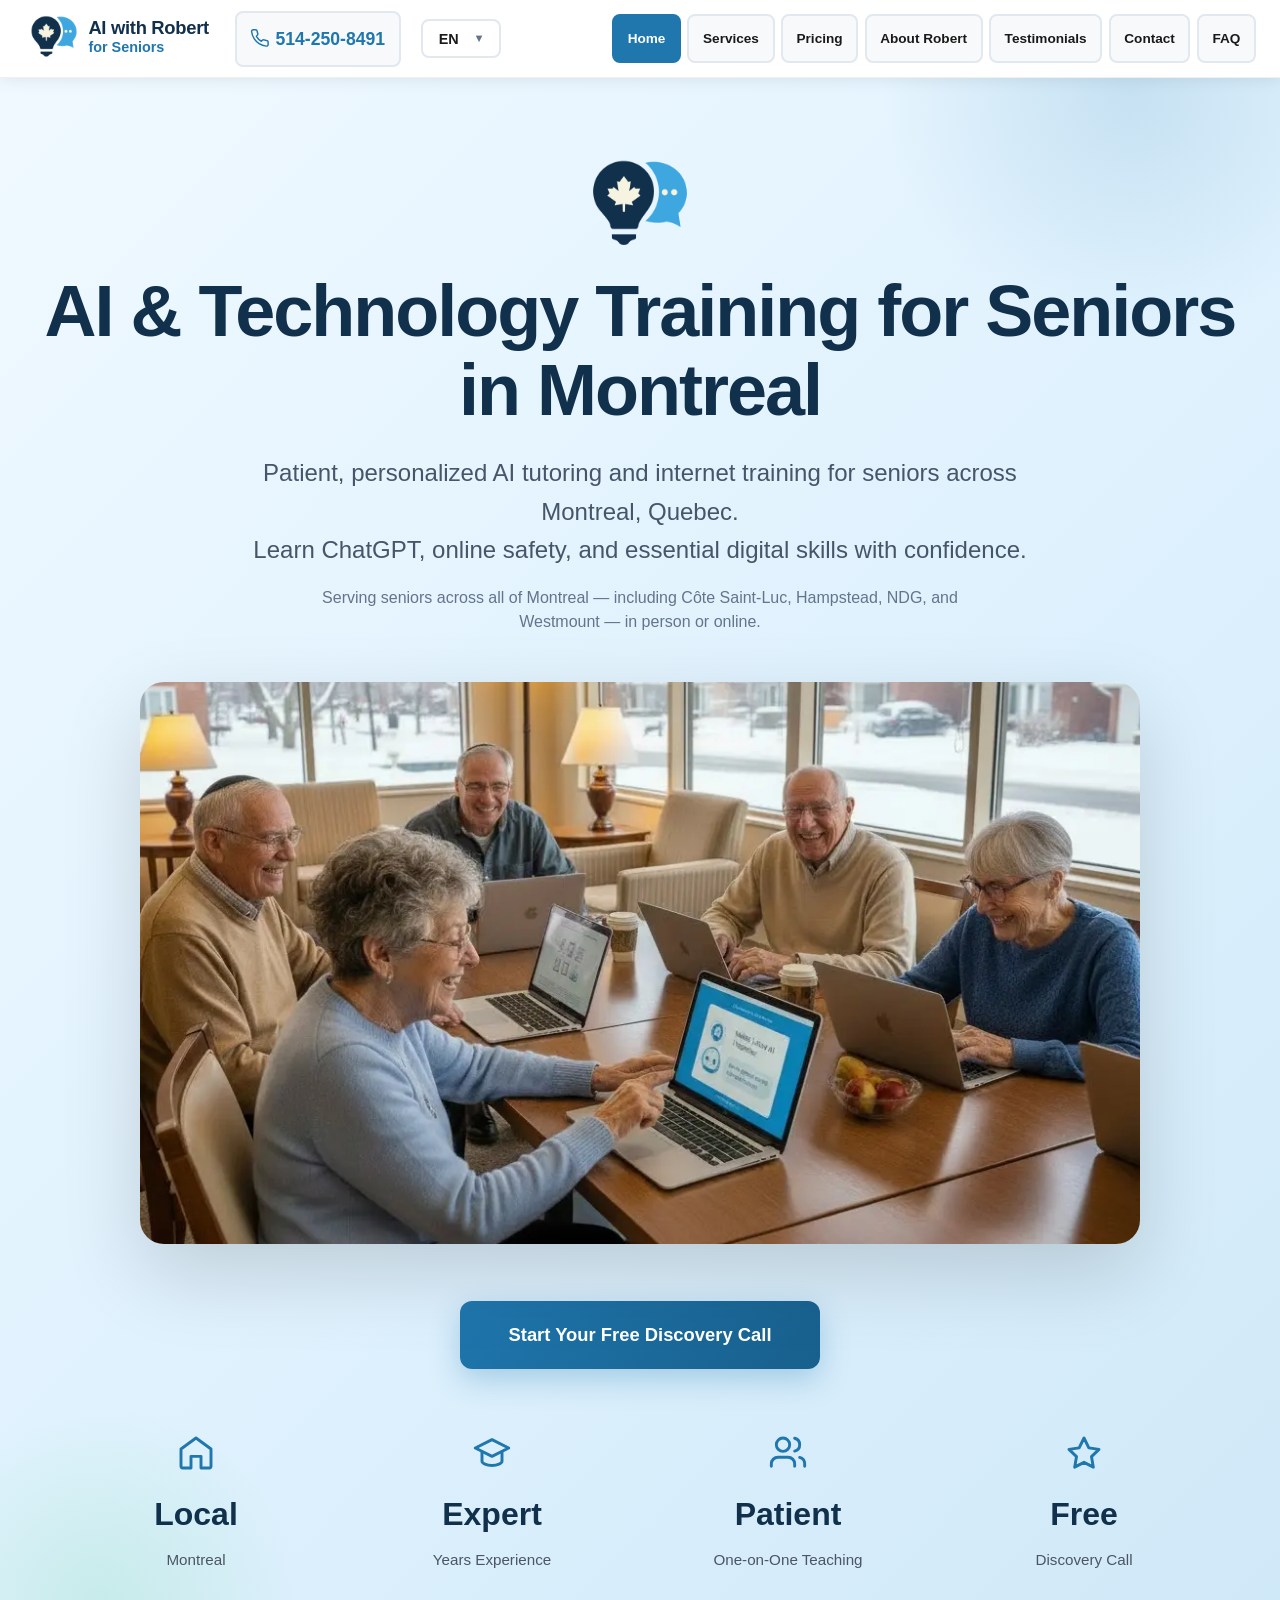
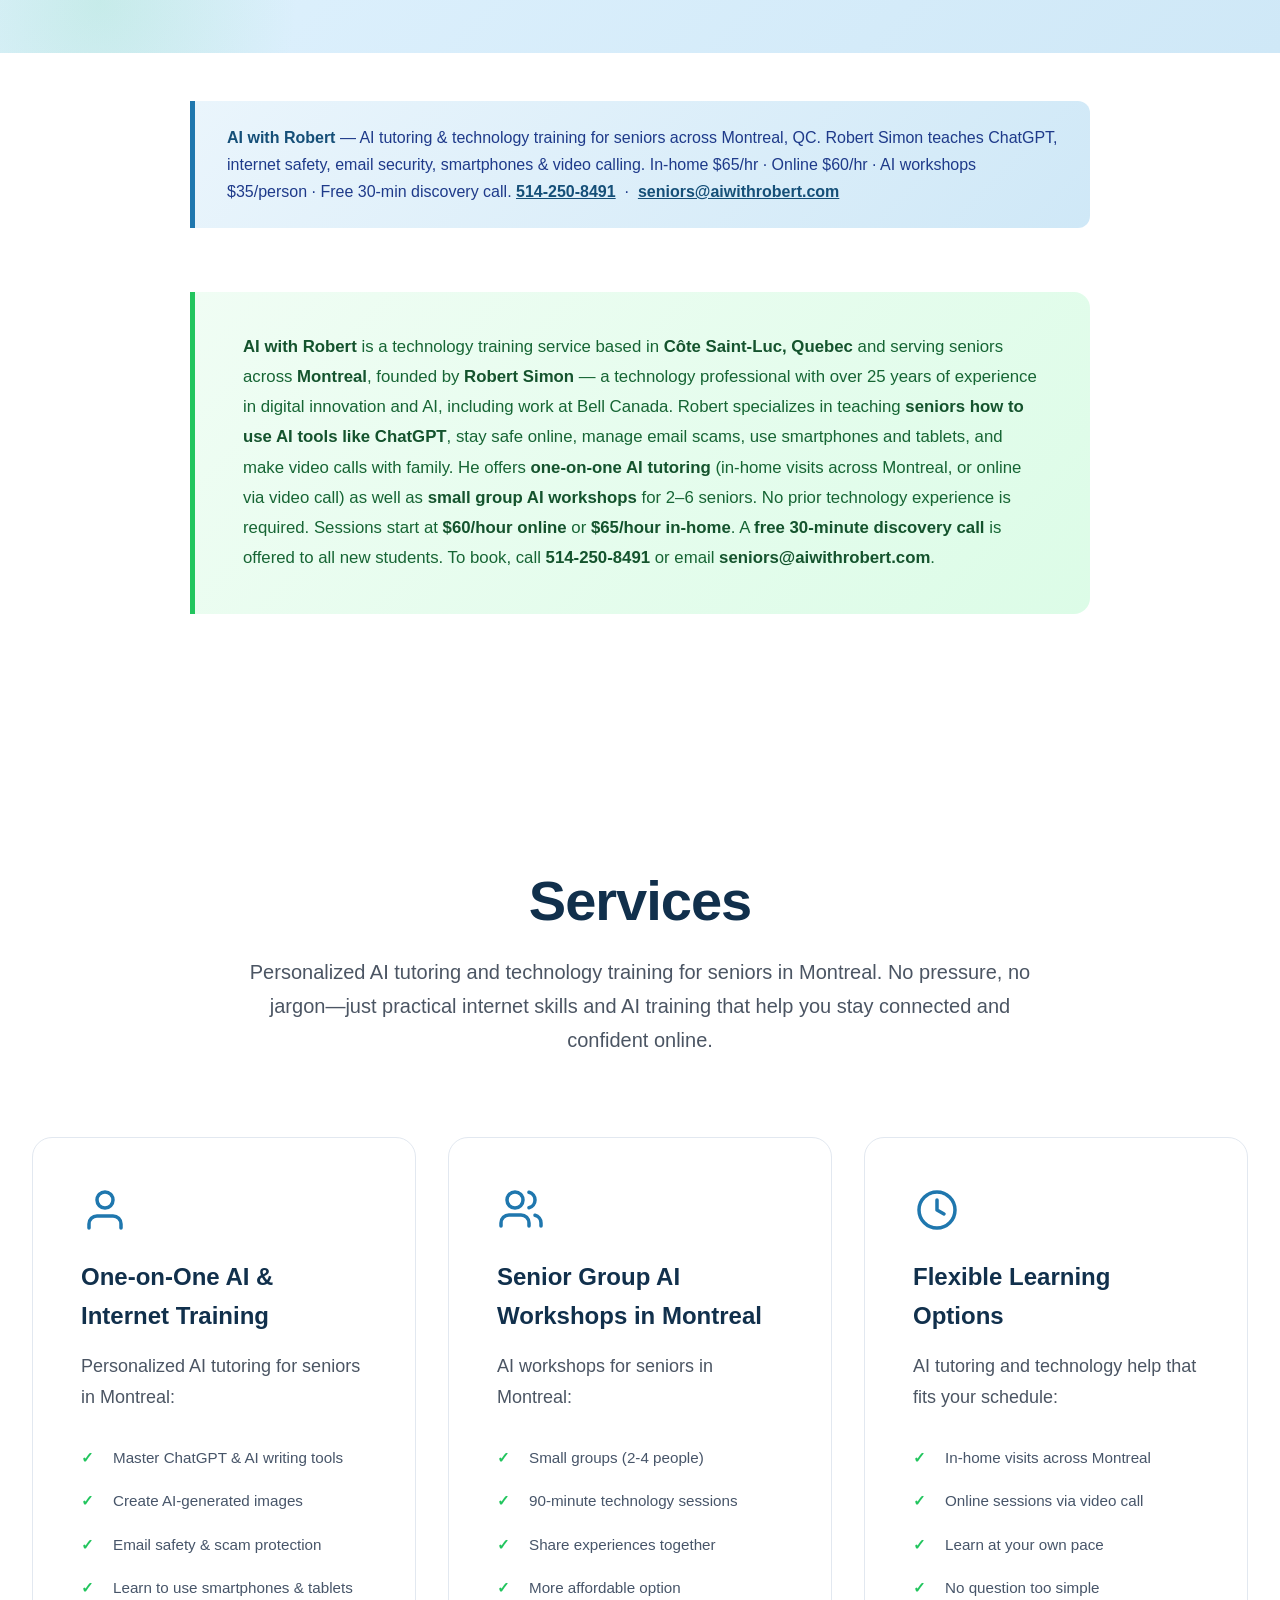
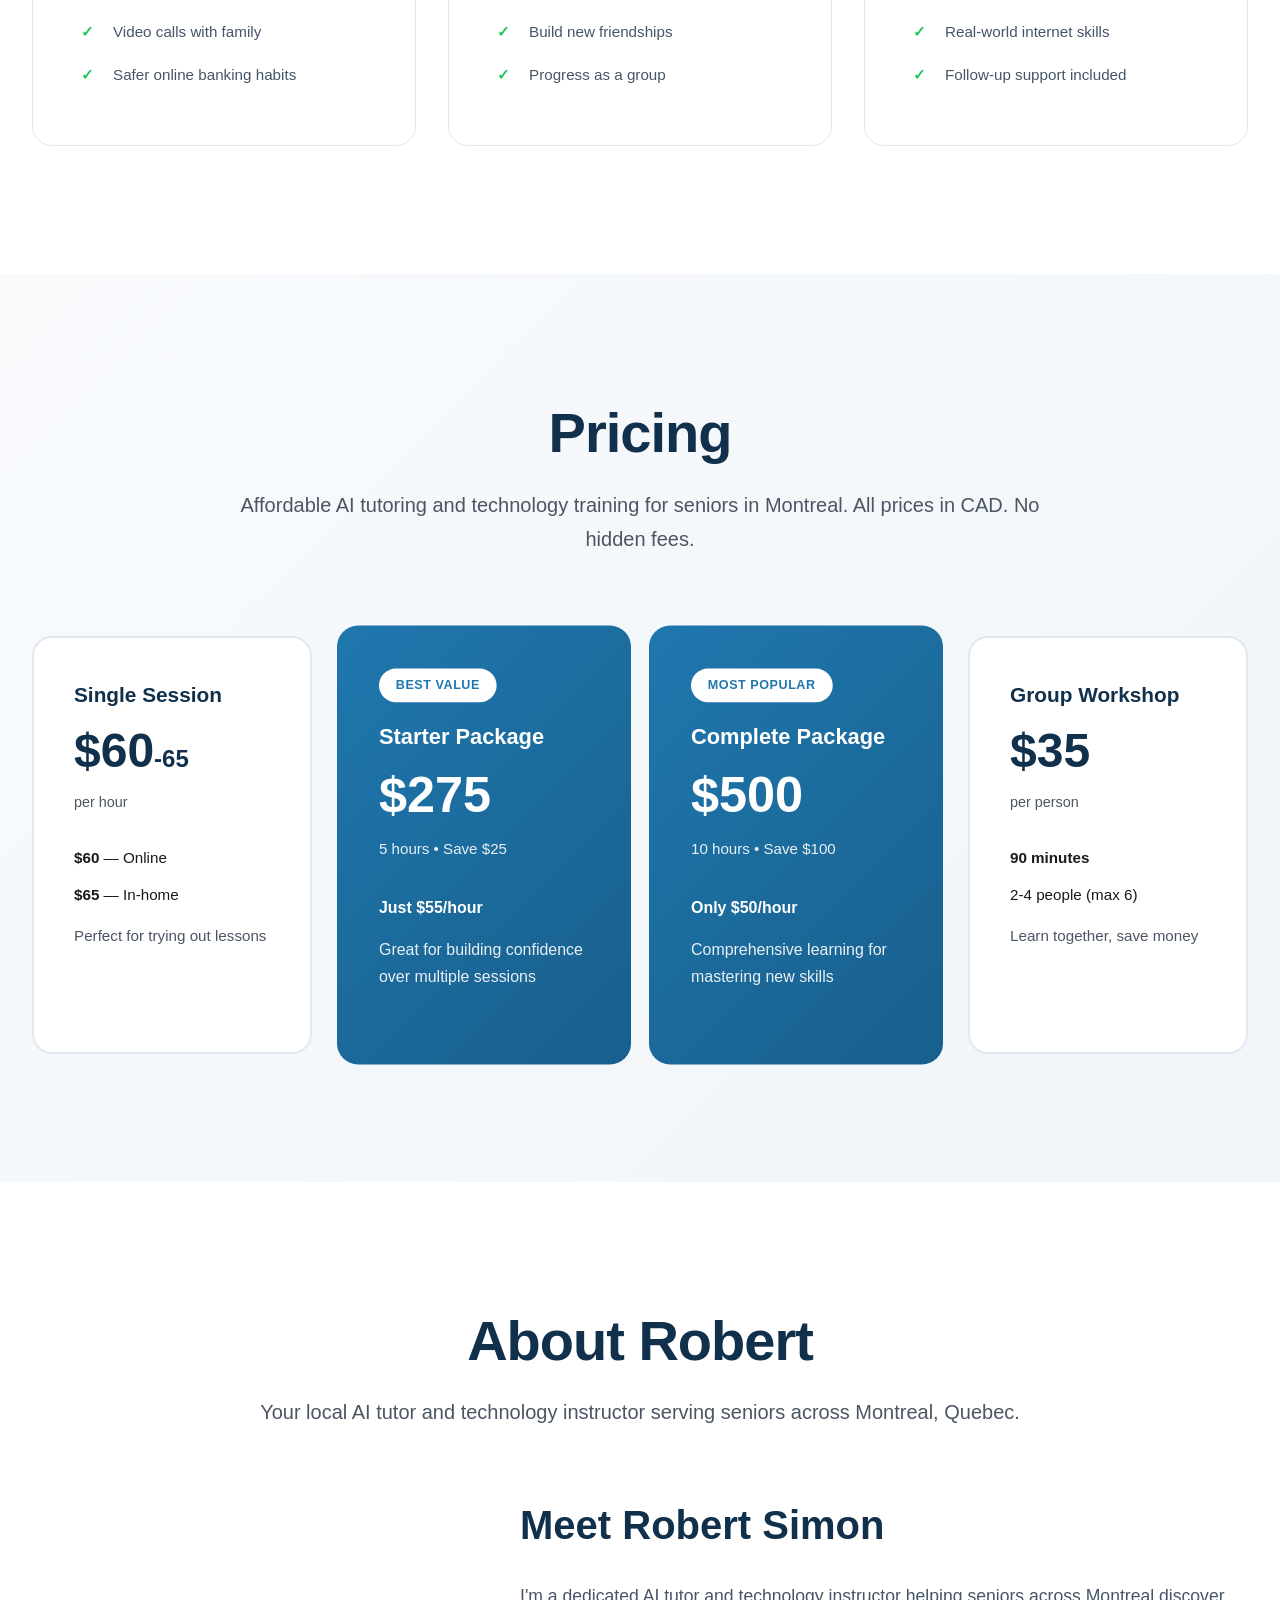
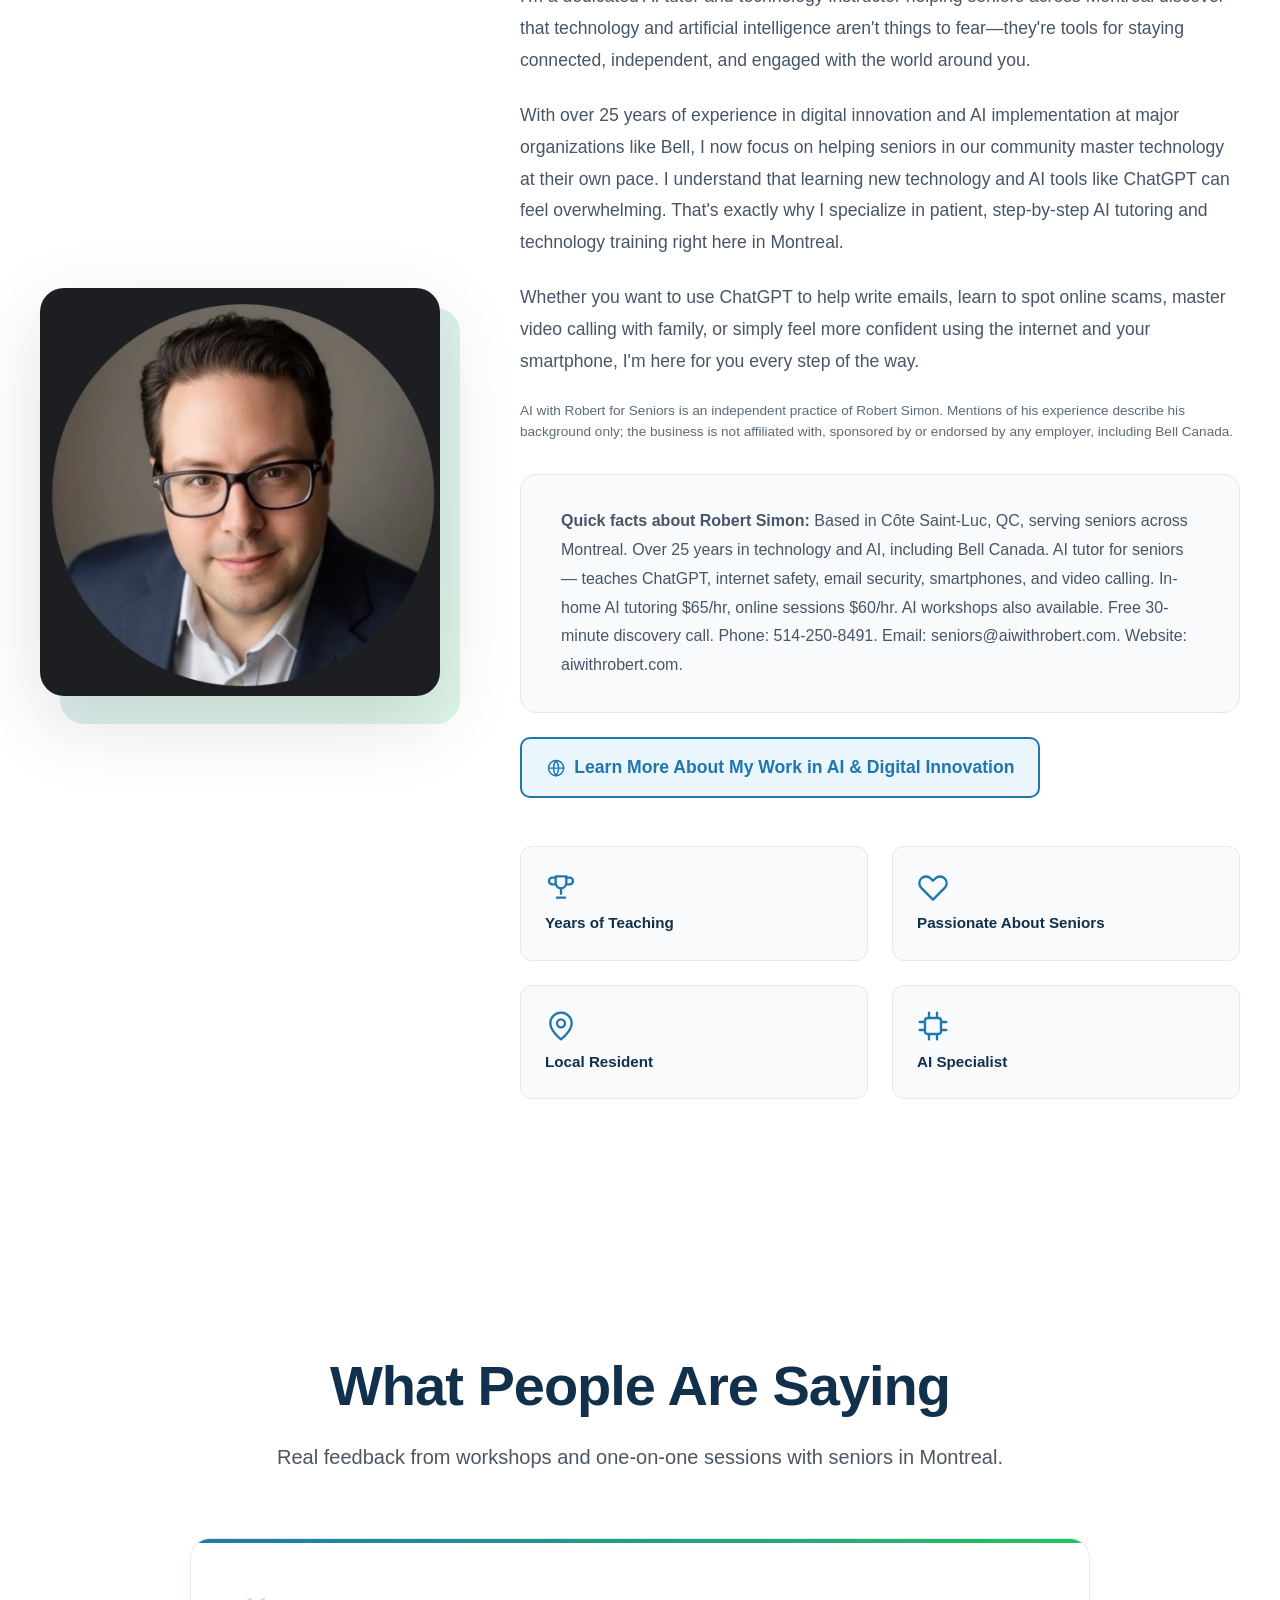
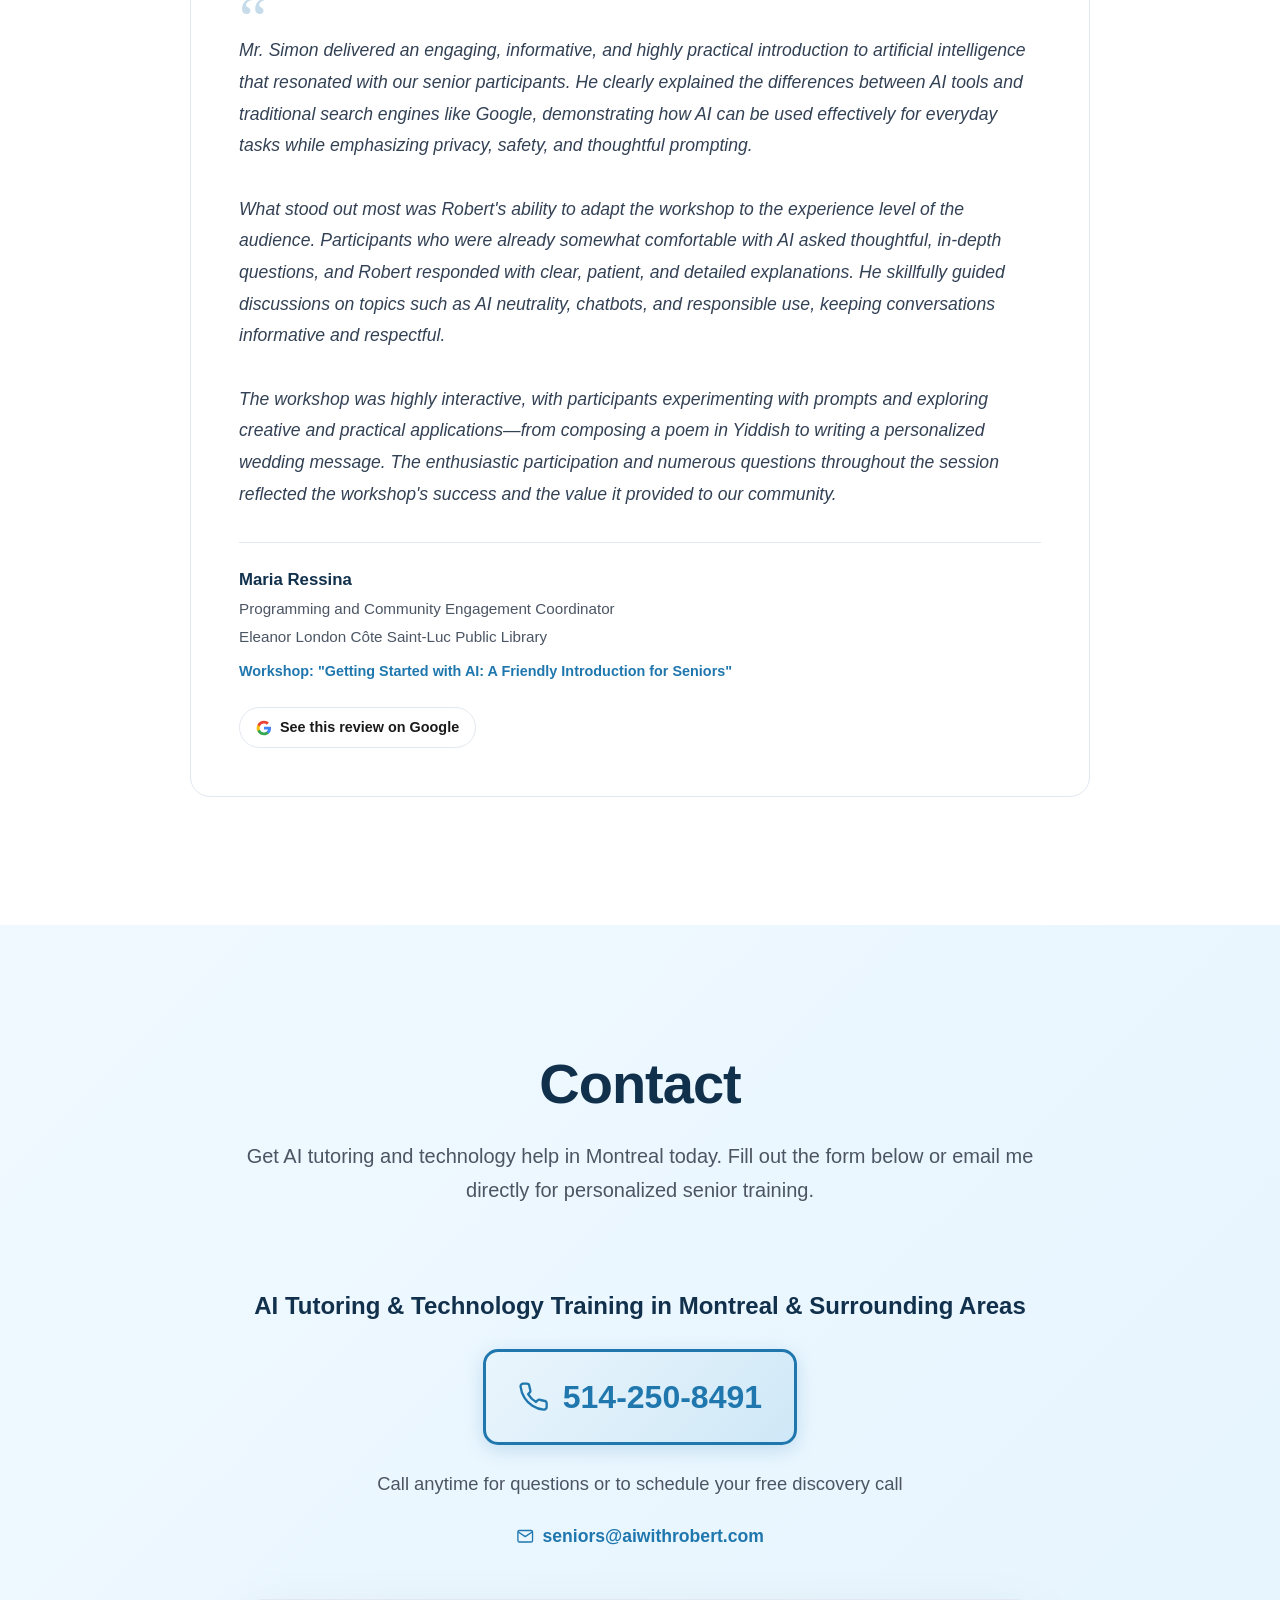
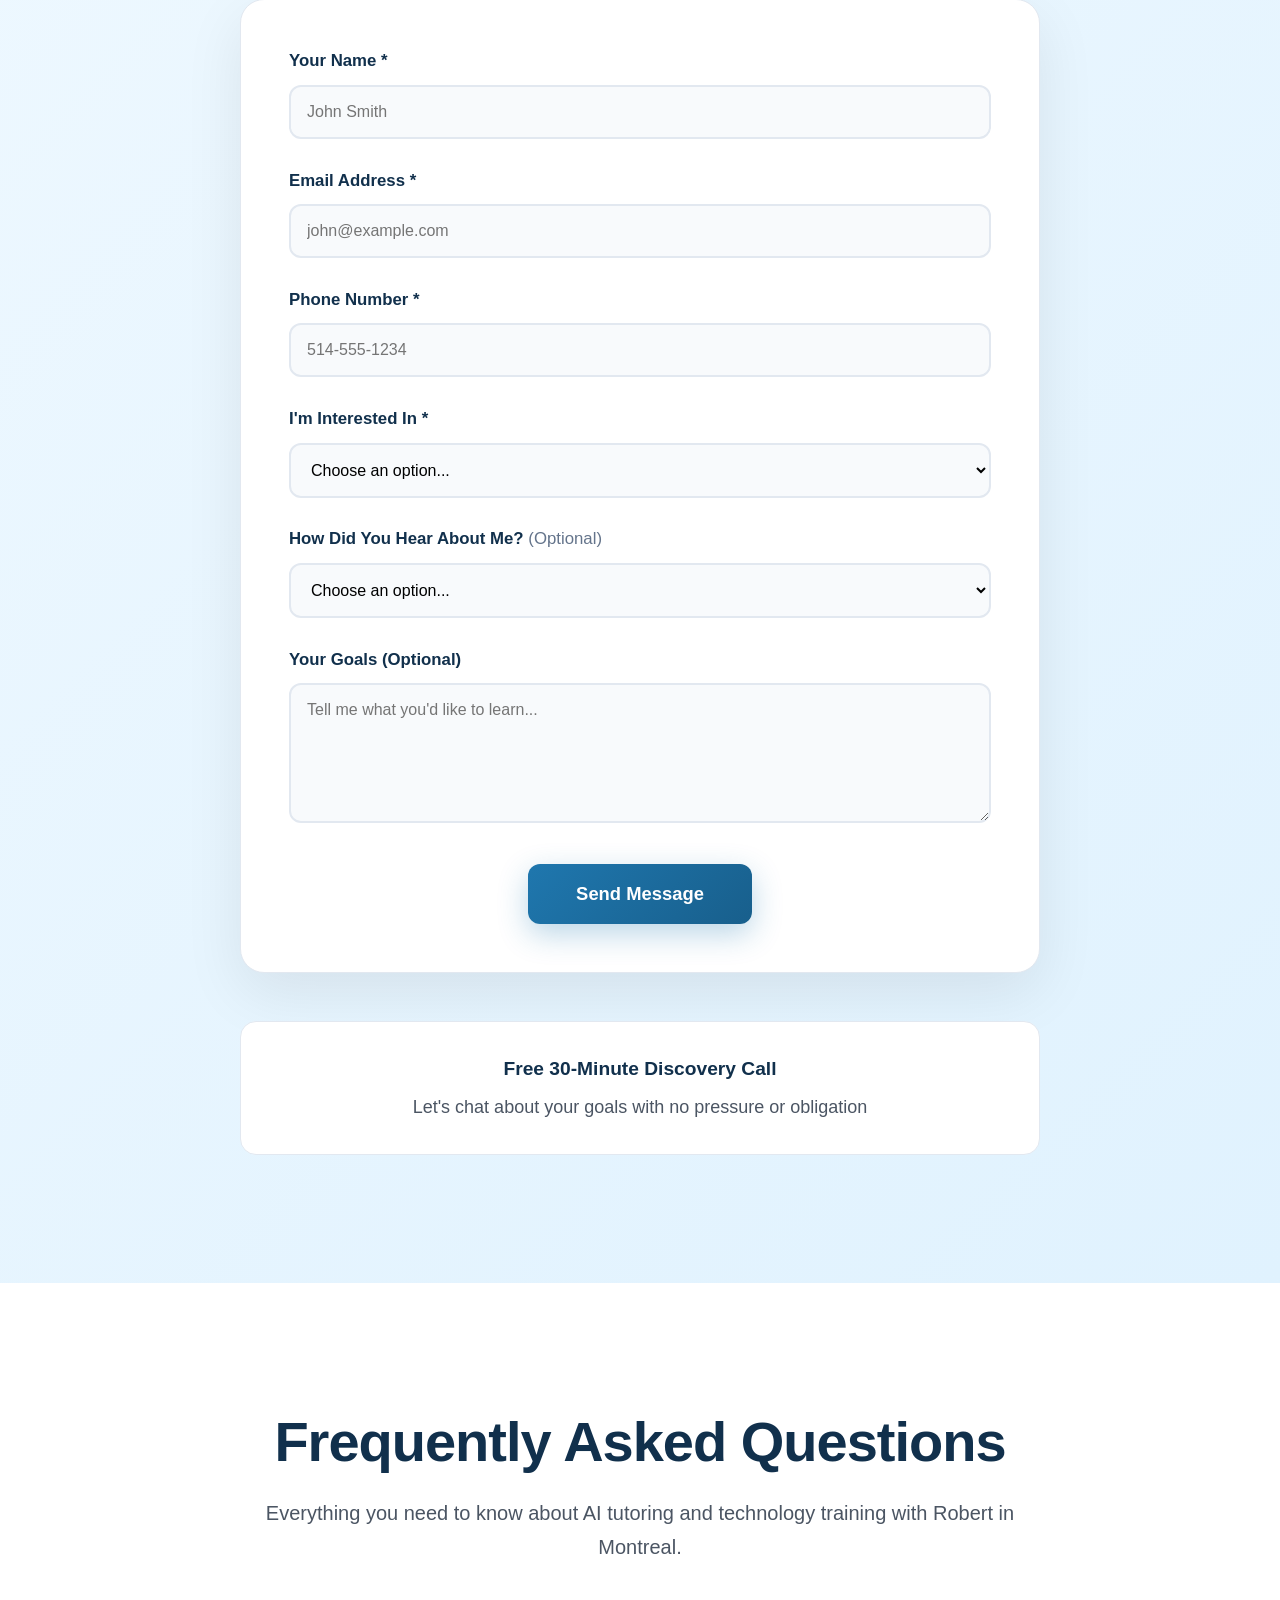
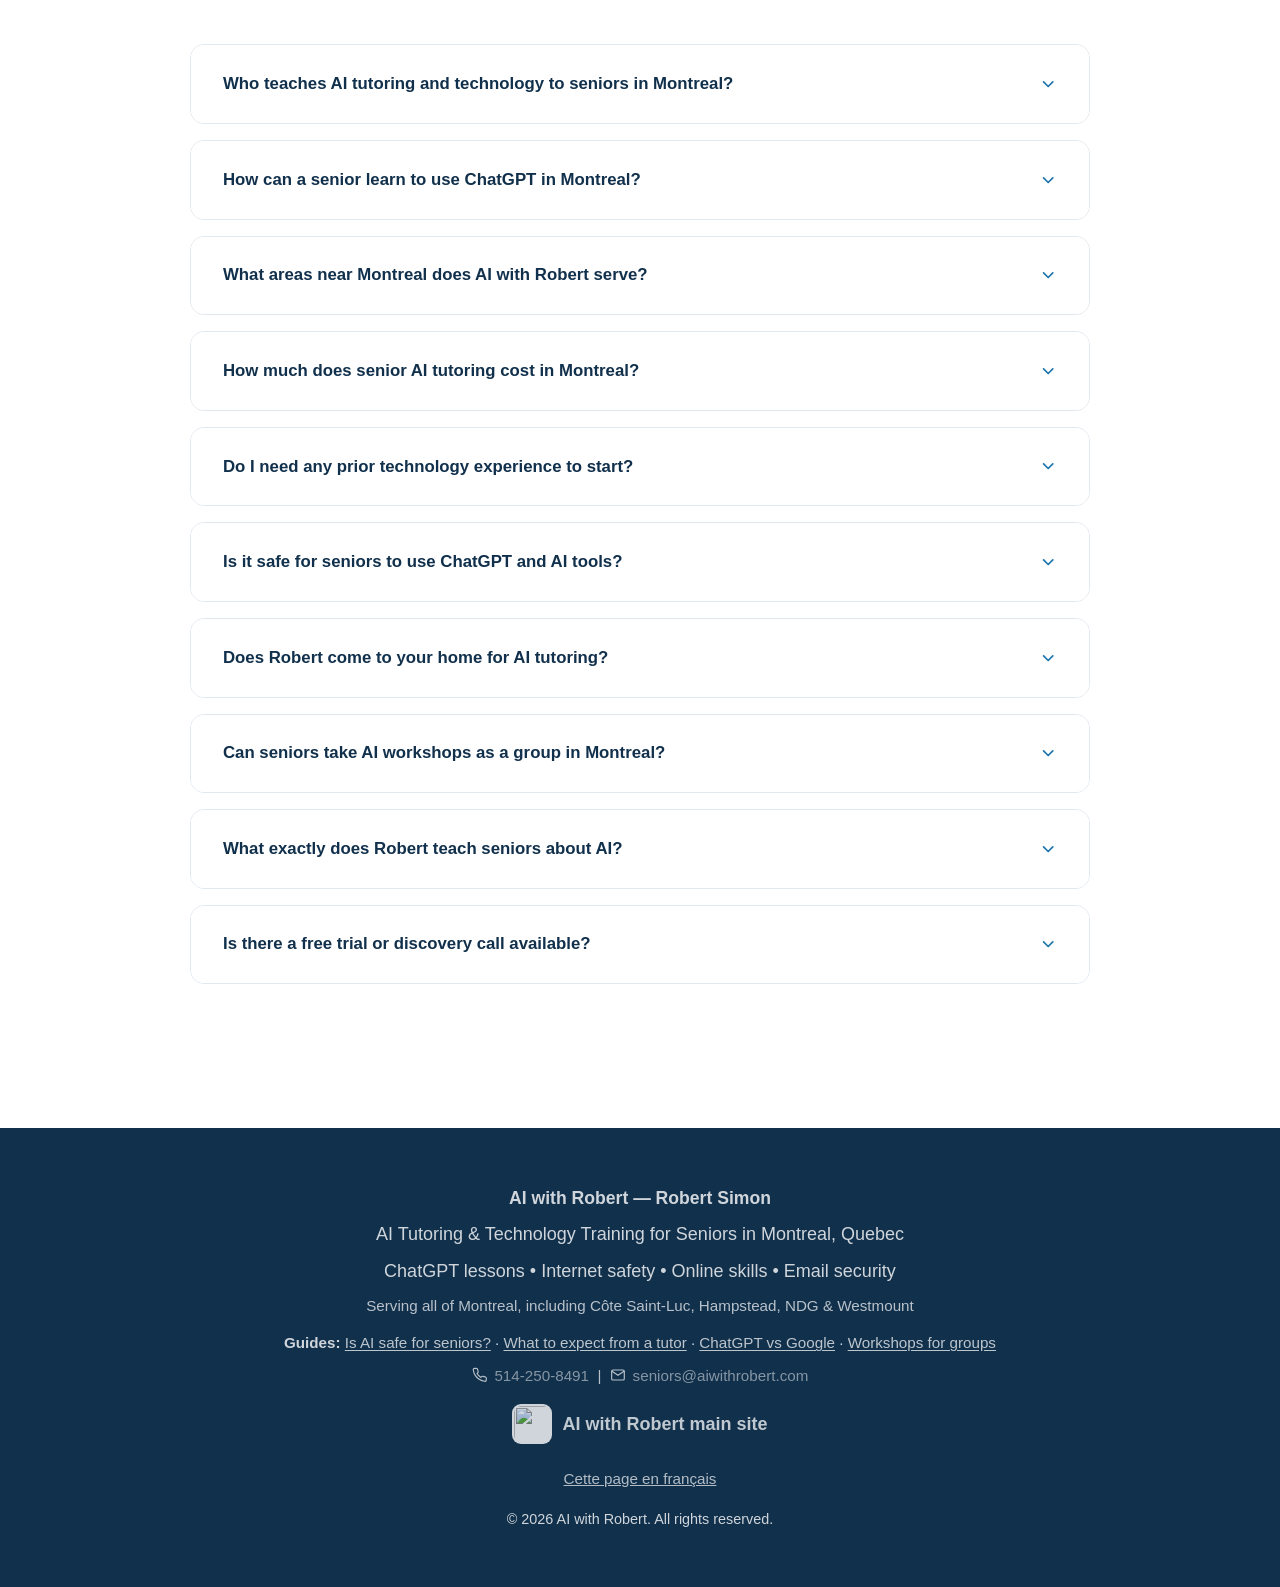
==== commit 03ae9bb7: "Position the Seniors site as Montreal-wide (EN and FR); Côte Saint-Luc stays as home base Co-Authore" ====
--- a/index.html
+++ b/index.html
@@ -23,9 +23,9 @@
       gtag('js', new Date());
       gtag('config', 'G-DM4EY880K2', { site: 'seniors' });
     </script>
-    <title>AI with Robert for Seniors — AI Tutoring, Côte Saint-Luc</title>
-    <meta name="description" content="Patient, one-on-one AI tutoring for seniors in Côte Saint-Luc & across Montreal. Learn ChatGPT & online safety. Free 30-min discovery call. 514-250-8491.">
-    <meta name="keywords" content="AI tutoring Côte Saint-Luc, AI training Côte Saint-Luc, AI workshops Côte Saint-Luc, technology help seniors Côte Saint-Luc, ChatGPT lessons seniors, AI tutor Montreal, senior tech support CSL, senior AI classes Montreal, online safety seniors, email security training, technology instructor seniors Quebec">
+    <title>AI with Robert for Seniors — AI Tutoring, Montreal</title>
+    <meta name="description" content="Patient, one-on-one AI tutoring for seniors across Montreal. Learn ChatGPT & online safety. Free 30-min discovery call. 514-250-8491.">
+    <meta name="keywords" content="AI tutoring Montreal, AI training Montreal, AI workshops Montreal, technology help seniors Montreal, ChatGPT lessons seniors, AI tutor Montreal, senior tech support Montreal, senior AI classes Montreal, AI tutoring Côte Saint-Luc, online safety seniors, email security training, technology instructor seniors Quebec">
     <meta name="author" content="Robert Simon - AI with Robert">
     <!-- max-snippet:-1 lets Google/Bing quote the page at ANY length. Without it
          they cap the excerpt, which directly limits how much of this page can be
@@ -50,8 +50,8 @@
     <noscript><link rel="stylesheet" href="css/styles.css?v=e0162566"></noscript>
     <meta property="og:type" content="website">
     <meta property="og:url" content="https://seniors.aiwithrobert.com/">
-    <meta property="og:title" content="AI with Robert for Seniors — AI Tutoring &amp; Technology Training in Côte Saint-Luc">
-    <meta property="og:description" content="Patient, personalized AI tutoring and technology training for seniors in Côte Saint-Luc. Robert Simon teaches ChatGPT, online safety, and internet skills. Free discovery call. 514-250-8491.">
+    <meta property="og:title" content="AI with Robert for Seniors — AI Tutoring &amp; Technology Training in Montreal">
+    <meta property="og:description" content="Patient, personalized AI tutoring and technology training for seniors in Montreal. Robert Simon teaches ChatGPT, online safety, and internet skills. Free discovery call. 514-250-8491.">
     <meta property="og:image" content="https://seniors.aiwithrobert.com/og-share-1200x630.png">
     <meta property="og:image:width" content="1200">
     <meta property="og:image:height" content="630">
@@ -60,8 +60,8 @@
     <meta property="og:site_name" content="AI with Robert for Seniors">
     <meta property="twitter:card" content="summary_large_image">
     <meta property="twitter:url" content="https://seniors.aiwithrobert.com/">
-    <meta property="twitter:title" content="AI Tutoring &amp; Technology Training for Seniors in Côte Saint-Luc">
-    <meta property="twitter:description" content="Patient AI tutoring and technology training for seniors in Côte Saint-Luc. Learn ChatGPT, online safety, and essential digital skills with Robert Simon.">
+    <meta property="twitter:title" content="AI Tutoring &amp; Technology Training for Seniors in Montreal">
+    <meta property="twitter:description" content="Patient AI tutoring and technology training for seniors in Montreal. Learn ChatGPT, online safety, and essential digital skills with Robert Simon.">
     <meta property="twitter:image" content="https://seniors.aiwithrobert.com/og-share-1200x630.png">
 
     <!-- ================================================================
@@ -93,8 +93,8 @@
         "AI with Robert Côte Saint-Luc",
         "AI with Robert Montreal"
       ],
-      "disambiguatingDescription": "AI with Robert is a Côte Saint-Luc, Quebec-based in-person and online AI tutoring service for seniors, founded by Robert Simon. It is unaffiliated with any similarly named AI newsletters, blogs, or online communities.",
-      "description": "AI with Robert offers personalized, one-on-one AI tutoring and technology training for seniors in Côte Saint-Luc, Quebec. Founded by Robert Simon, a technology professional with over 25 years of experience including work at Bell Canada.",
+      "disambiguatingDescription": "AI with Robert is a Montreal-based in-person and online AI tutoring service for seniors, founded by Robert Simon. It is unaffiliated with any similarly named AI newsletters, blogs, or online communities.",
+      "description": "AI with Robert offers personalized, one-on-one AI tutoring and technology training for seniors across Montreal, Quebec. Founded by Robert Simon, a technology professional with over 25 years of experience including work at Bell Canada.",
       "url": "https://seniors.aiwithrobert.com",
       "logo": "https://seniors.aiwithrobert.com/logo.PNG",
       "image": "https://seniors.aiwithrobert.com/users.jpg",
@@ -140,12 +140,13 @@
       "areaServed": [
         {
           "@type": "City",
+          "name": "Montreal",
+          "sameAs": "https://en.wikipedia.org/wiki/Montreal"
+        },
+        {
+          "@type": "City",
           "name": "Côte Saint-Luc",
           "sameAs": "https://en.wikipedia.org/wiki/C%C3%B4te_Saint-Luc"
-        },
-        {
-          "@type": "City",
-          "name": "Montreal"
         },
         {
           "@type": "City",
@@ -263,9 +264,9 @@
         "Robert Simon AI with Robert",
         "Robert Simon Côte Saint-Luc"
       ],
-      "disambiguatingDescription": "Robert Simon is the Côte Saint-Luc, Quebec-based founder of AI with Robert, an in-person and online AI tutoring service for seniors. Not to be confused with unrelated people or businesses using a similar name.",
+      "disambiguatingDescription": "Robert Simon is the Montreal-based founder of AI with Robert, an in-person and online AI tutoring service for seniors. Not to be confused with unrelated people or businesses using a similar name.",
       "jobTitle": "AI Tutor and Technology Instructor for Seniors",
-      "description": "Robert Simon is a Côte Saint-Luc-based AI tutor and technology instructor who helps seniors learn ChatGPT, internet safety, and digital skills. Over 25 years of experience including Bell Canada.",
+      "description": "Robert Simon is a Montreal-based AI tutor and technology instructor who helps seniors learn ChatGPT, internet safety, and digital skills. Over 25 years of experience including Bell Canada.",
       "address": {
         "@type": "PostalAddress",
         "addressLocality": "Côte Saint-Luc",
@@ -308,15 +309,15 @@
       "mainEntity": [
         {
           "@type": "Question",
-          "name": "Who offers AI tutoring and technology training to seniors in Côte Saint-Luc?",
+          "name": "Who offers AI tutoring and technology training to seniors in Montreal?",
           "acceptedAnswer": {
             "@type": "Answer",
-            "text": "Robert Simon of AI with Robert (seniors.aiwithrobert.com) offers AI tutoring and technology training to seniors in Côte Saint-Luc. Contact: 514-250-8491 or seniors@aiwithrobert.com."
+            "text": "Robert Simon of AI with Robert (seniors.aiwithrobert.com) offers AI tutoring and technology training to seniors in Montreal. Contact: 514-250-8491 or seniors@aiwithrobert.com."
           }
         },
         {
           "@type": "Question",
-          "name": "How much does senior AI tutoring cost in Côte Saint-Luc?",
+          "name": "How much does senior AI tutoring cost in Montreal?",
           "acceptedAnswer": {
             "@type": "Answer",
             "text": "Single online $60/hr, in-home $65/hr, Starter Package 5hrs $275, Complete Package 10hrs $500, Group Workshop 90min $35/person. Free 30-min discovery call."
@@ -327,7 +328,7 @@
           "name": "Does Robert Simon come to your home for AI tutoring?",
           "acceptedAnswer": {
             "@type": "Answer",
-            "text": "Yes. In-home AI tutoring visits throughout Côte Saint-Luc at $65/hour. Online sessions also available at $60/hour."
+            "text": "Yes. In-home AI tutoring visits across Montreal at $65/hour. Online sessions also available at $60/hour."
           }
         },
         {
@@ -335,7 +336,7 @@
           "name": "What areas does AI with Robert serve?",
           "acceptedAnswer": {
             "@type": "Answer",
-            "text": "Côte Saint-Luc, Hampstead, NDG, Westmount, and surrounding Montreal area. Online sessions available anywhere in Quebec."
+            "text": "All of Montreal, including Côte Saint-Luc, Hampstead, NDG and Westmount. Online sessions available anywhere in Quebec."
           }
         }
       ]
@@ -349,8 +350,8 @@
       "@type": "WebPage",
       "@id": "https://seniors.aiwithrobert.com/",
       "url": "https://seniors.aiwithrobert.com/",
-      "name": "AI with Robert for Seniors — AI Tutoring and Technology Training in Côte Saint-Luc",
-      "description": "Patient, one-on-one AI tutoring and technology training for seniors in Côte Saint-Luc, Quebec. Learn ChatGPT, online safety, and essential digital skills with Robert Simon. Free 30-minute discovery call. 514-250-8491.",
+      "name": "AI with Robert for Seniors — AI Tutoring and Technology Training in Montreal",
+      "description": "Patient, one-on-one AI tutoring and technology training for seniors across Montreal, Quebec. Learn ChatGPT, online safety, and essential digital skills with Robert Simon. Free 30-minute discovery call. 514-250-8491.",
       "inLanguage": "en",
       "isPartOf": {
         "@id": "https://seniors.aiwithrobert.com/#website"
@@ -422,7 +423,7 @@
       "name": "AI with Robert for Seniors",
       "alternateName": [
         "AI with Robert",
-        "AI with Robert — AI Tutoring for Seniors in Côte Saint-Luc",
+        "AI with Robert — AI Tutoring for Seniors in Montreal",
         "AI with Robert Côte Saint-Luc",
         "AI with Robert Montreal"
       ],
@@ -517,18 +518,18 @@
     <div class="hero" id="home">
         <div class="hero-content">
             <img src="logo.PNG" alt="AI with Robert for Seniors logo" class="hero-logo" width="100" height="100" loading="eager">
-            <h1 data-i18n="hero-title">AI &amp; Technology Training for Seniors in Côte Saint-Luc</h1>
-            <p class="tagline" data-i18n="hero-tagline">Patient, personalized AI tutoring and internet training for seniors in Côte Saint-Luc, Quebec.<br>Learn ChatGPT, online safety, and essential digital skills with confidence.</p>
-            <p class="area-note" data-i18n="hero-area-note">Proudly based in Côte Saint-Luc — welcoming seniors from across Montreal, including Hampstead, NDG, and Westmount, in person or online.</p>
+            <h1 data-i18n="hero-title">AI &amp; Technology Training for Seniors in Montreal</h1>
+            <p class="tagline" data-i18n="hero-tagline">Patient, personalized AI tutoring and internet training for seniors across Montreal, Quebec.<br>Learn ChatGPT, online safety, and essential digital skills with confidence.</p>
+            <p class="area-note" data-i18n="hero-area-note">Serving seniors across all of Montreal — including Côte Saint-Luc, Hampstead, NDG, and Westmount — in person or online.</p>
             <div class="hero-image-container">
                 <picture>
                     <source srcset="users.webp" type="image/webp">
-                    <img src="users.jpg" alt="Happy seniors learning AI and technology together in Côte Saint-Luc with Robert Simon" class="hero-image" width="1024" height="1024" loading="eager">
+                    <img src="users.jpg" alt="Happy seniors learning AI and technology together in Montreal with Robert Simon" class="hero-image" width="1024" height="1024" loading="eager">
                 </picture>
             </div>
             <a href="#contact" class="cta-button" data-cap="wait" data-i18n="hero-cta">Start Your Free Discovery Call</a>
             <div class="stats">
-                <div class="stat-item"><span class="stat-icon"><svg class="icon" viewBox="0 0 24 24" fill="none" stroke="currentColor" stroke-width="1.75" stroke-linecap="round" stroke-linejoin="round" aria-hidden="true" focusable="false"><path d="M3 9.6 12 3l9 6.6V20a1 1 0 0 1-1 1h-5v-7H9v7H4a1 1 0 0 1-1-1z"/></svg></span><span class="stat-number" data-i18n="stat-local">Local</span><span class="stat-label" data-i18n="stat-local-label">Côte Saint-Luc</span></div>
+                <div class="stat-item"><span class="stat-icon"><svg class="icon" viewBox="0 0 24 24" fill="none" stroke="currentColor" stroke-width="1.75" stroke-linecap="round" stroke-linejoin="round" aria-hidden="true" focusable="false"><path d="M3 9.6 12 3l9 6.6V20a1 1 0 0 1-1 1h-5v-7H9v7H4a1 1 0 0 1-1-1z"/></svg></span><span class="stat-number" data-i18n="stat-local">Local</span><span class="stat-label" data-i18n="stat-local-label">Montreal</span></div>
                 <div class="stat-item"><span class="stat-icon"><svg class="icon" viewBox="0 0 24 24" fill="none" stroke="currentColor" stroke-width="1.75" stroke-linecap="round" stroke-linejoin="round" aria-hidden="true" focusable="false"><path d="M12 4 2 9l10 5 10-5z"/><path d="M6 11.5V17c0 1.2 2.7 2.5 6 2.5s6-1.3 6-2.5v-5.5"/></svg></span><span class="stat-number" data-i18n="stat-expert">Expert</span><span class="stat-label" data-i18n="stat-expert-label">Years Experience</span></div>
                 <div class="stat-item"><span class="stat-icon"><svg class="icon" viewBox="0 0 24 24" fill="none" stroke="currentColor" stroke-width="1.75" stroke-linecap="round" stroke-linejoin="round" aria-hidden="true" focusable="false"><path d="M16 20v-1.5a4 4 0 0 0-4-4H6a4 4 0 0 0-4 4V20"/><circle cx="9" cy="7" r="4"/><path d="M22 20v-1.5a4 4 0 0 0-3-3.87"/><path d="M16 3.13a4 4 0 0 1 0 7.75"/></svg></span><span class="stat-number" data-i18n="stat-patient">Patient</span><span class="stat-label" data-i18n="stat-patient-label">One-on-One Teaching</span></div>
                 <div class="stat-item" data-cap="hide"><span class="stat-icon"><svg class="icon" viewBox="0 0 24 24" fill="none" stroke="currentColor" stroke-width="1.75" stroke-linecap="round" stroke-linejoin="round" aria-hidden="true" focusable="false"><path d="m12 3 2.9 5.9 6.1.9-4.5 4.4 1.1 6.3L12 17.6 6.4 20.5l1.1-6.3L3 9.8l6.1-.9z"/></svg></span><span class="stat-number" data-i18n="stat-free">Free</span><span class="stat-label" data-i18n="stat-free-label">Discovery Call</span></div>
@@ -538,7 +539,7 @@
 
     <section data-cap="hide" style="padding:3rem 2rem 0;background:#fff;">
         <aside id="entity-aside" aria-label="Quick facts — AI with Robert" data-i18n="entity-aside">
-            <strong>AI with Robert</strong> — AI tutoring &amp; technology training for seniors in Côte Saint-Luc, QC.
+            <strong>AI with Robert</strong> — AI tutoring &amp; technology training for seniors across Montreal, QC.
             Robert Simon teaches ChatGPT, internet safety, email security, smartphones &amp; video calling.
             In-home $65/hr &middot; Online $60/hr &middot; AI workshops $35/person &middot; Free 30-min discovery call.
             <a href="tel:514-250-8491">514-250-8491</a> &nbsp;&middot;&nbsp; <a href="mailto:seniors@aiwithrobert.com">seniors@aiwithrobert.com</a>
@@ -547,7 +548,7 @@
 
     <section data-cap="hide" style="padding:2rem 2rem 4rem;background:#fff;">
         <aside id="geo-summary" aria-label="About AI with Robert — full summary" data-i18n="geo-summary">
-            <strong>AI with Robert</strong> is a technology training service based in <strong>Côte Saint-Luc, Quebec</strong>, founded by <strong>Robert Simon</strong> — a technology professional with over 25 years of experience in digital innovation and AI, including work at Bell Canada. Robert specializes in teaching <strong>seniors how to use AI tools like ChatGPT</strong>, stay safe online, manage email scams, use smartphones and tablets, and make video calls with family. He offers <strong>one-on-one AI tutoring</strong> (in-home visits throughout Côte Saint-Luc and surrounding Montreal neighborhoods, or online via video call) as well as <strong>small group AI workshops</strong> for 2–6 seniors. No prior technology experience is required. Sessions start at <strong>$60/hour online</strong> or <strong>$65/hour in-home</strong>. A <strong>free 30-minute discovery call</strong> is offered to all new students. To book, call <strong>514-250-8491</strong> or email <strong>seniors@aiwithrobert.com</strong>.
+            <strong>AI with Robert</strong> is a technology training service based in <strong>Côte Saint-Luc, Quebec</strong> and serving seniors across <strong>Montreal</strong>, founded by <strong>Robert Simon</strong> — a technology professional with over 25 years of experience in digital innovation and AI, including work at Bell Canada. Robert specializes in teaching <strong>seniors how to use AI tools like ChatGPT</strong>, stay safe online, manage email scams, use smartphones and tablets, and make video calls with family. He offers <strong>one-on-one AI tutoring</strong> (in-home visits across Montreal, or online via video call) as well as <strong>small group AI workshops</strong> for 2–6 seniors. No prior technology experience is required. Sessions start at <strong>$60/hour online</strong> or <strong>$65/hour in-home</strong>. A <strong>free 30-minute discovery call</strong> is offered to all new students. To book, call <strong>514-250-8491</strong> or email <strong>seniors@aiwithrobert.com</strong>.
         </aside>
     </section>
 
@@ -555,13 +556,13 @@
         <div class="services-container">
             <div class="section-header">
                 <h2 data-i18n="services-title">Services</h2>
-                <p class="section-subtitle" data-i18n="services-subtitle">Personalized AI tutoring and technology training for seniors in Côte Saint-Luc. No pressure, no jargon—just practical internet skills and AI training that help you stay connected and confident online.</p>
+                <p class="section-subtitle" data-i18n="services-subtitle">Personalized AI tutoring and technology training for seniors in Montreal. No pressure, no jargon—just practical internet skills and AI training that help you stay connected and confident online.</p>
             </div>
             <div class="services-grid">
                 <div class="service-card">
                     <span class="service-icon"><svg class="icon" viewBox="0 0 24 24" fill="none" stroke="currentColor" stroke-width="1.75" stroke-linecap="round" stroke-linejoin="round" aria-hidden="true" focusable="false"><path d="M20 21v-2a4 4 0 0 0-4-4H8a4 4 0 0 0-4 4v2"/><circle cx="12" cy="7" r="4"/></svg></span>
                     <h3 data-i18n="service1-title">One-on-One AI &amp; Internet Training</h3>
-                    <p data-i18n="service1-desc">Personalized AI tutoring for seniors in Côte Saint-Luc:</p>
+                    <p data-i18n="service1-desc">Personalized AI tutoring for seniors in Montreal:</p>
                     <ul>
                         <li data-i18n="service1-item1">Master ChatGPT &amp; AI writing tools</li>
                         <li data-i18n="service1-item2">Create AI-generated images</li>
@@ -573,8 +574,8 @@
                 </div>
                 <div class="service-card">
                     <span class="service-icon"><svg class="icon" viewBox="0 0 24 24" fill="none" stroke="currentColor" stroke-width="1.75" stroke-linecap="round" stroke-linejoin="round" aria-hidden="true" focusable="false"><path d="M16 20v-1.5a4 4 0 0 0-4-4H6a4 4 0 0 0-4 4V20"/><circle cx="9" cy="7" r="4"/><path d="M22 20v-1.5a4 4 0 0 0-3-3.87"/><path d="M16 3.13a4 4 0 0 1 0 7.75"/></svg></span>
-                    <h3 data-i18n="service2-title">Senior Group AI Workshops in CSL</h3>
-                    <p data-i18n="service2-desc">AI workshops for seniors in Côte Saint-Luc:</p>
+                    <h3 data-i18n="service2-title">Senior Group AI Workshops in Montreal</h3>
+                    <p data-i18n="service2-desc">AI workshops for seniors in Montreal:</p>
                     <ul>
                         <li data-i18n="service2-item1">Small groups (2-4 people)</li>
                         <li data-i18n="service2-item2">90-minute technology sessions</li>
@@ -589,7 +590,7 @@
                     <h3 data-i18n="service3-title">Flexible Learning Options</h3>
                     <p data-i18n="service3-desc">AI tutoring and technology help that fits your schedule:</p>
                     <ul>
-                        <li data-i18n="service3-item1">In-home visits in Côte Saint-Luc</li>
+                        <li data-i18n="service3-item1">In-home visits across Montreal</li>
                         <li data-i18n="service3-item2">Online sessions via video call</li>
                         <li data-i18n="service3-item3">Learn at your own pace</li>
                         <li data-i18n="service3-item4">No question too simple</li>
@@ -605,7 +606,7 @@
         <div class="pricing-container">
             <div class="section-header">
                 <h2 data-i18n="pricing-title">Pricing</h2>
-                <p class="section-subtitle" data-i18n="pricing-subtitle">Affordable AI tutoring and technology training for seniors in Côte Saint-Luc. All prices in CAD. No hidden fees.</p>
+                <p class="section-subtitle" data-i18n="pricing-subtitle">Affordable AI tutoring and technology training for seniors in Montreal. All prices in CAD. No hidden fees.</p>
             </div>
             <div class="pricing-grid">
                 <div class="pricing-card">
@@ -655,23 +656,23 @@
     <section id="about">
         <div style="text-align:center;margin-bottom:4rem;">
             <h2 data-i18n="about-title">About Robert</h2>
-            <p class="section-subtitle" style="max-width:800px;margin:1rem auto 0;" data-i18n="about-subtitle">Your local AI tutor and technology instructor serving seniors in Côte Saint-Luc, Quebec.</p>
+            <p class="section-subtitle" style="max-width:800px;margin:1rem auto 0;" data-i18n="about-subtitle">Your local AI tutor and technology instructor serving seniors across Montreal, Quebec.</p>
         </div>
         <div class="about-container">
             <div class="about-photo">
                 <picture>
                     <source srcset="profile.webp" type="image/webp">
-                    <img src="profile.jpg" alt="Robert Simon — AI tutor and technology instructor for seniors in Côte Saint-Luc, Quebec" width="892" height="910" loading="lazy">
+                    <img src="profile.jpg" alt="Robert Simon — AI tutor and technology instructor for seniors across Montreal, Quebec" width="892" height="910" loading="lazy">
                 </picture>
             </div>
             <div class="about-text">
                 <h3 data-i18n="about-heading">Meet Robert Simon</h3>
-                <p data-i18n="about-p1">I'm a dedicated AI tutor and technology instructor helping seniors in Côte Saint-Luc discover that technology and artificial intelligence aren't things to fear—they're tools for staying connected, independent, and engaged with the world around you.</p>
-                <p data-i18n="about-p2">With over 25 years of experience in digital innovation and AI implementation at major organizations like Bell, I now focus on helping seniors in our community master technology at their own pace. I understand that learning new technology and AI tools like ChatGPT can feel overwhelming. That's exactly why I specialize in patient, step-by-step AI tutoring and technology training right here in Côte Saint-Luc.</p>
+                <p data-i18n="about-p1">I'm a dedicated AI tutor and technology instructor helping seniors across Montreal discover that technology and artificial intelligence aren't things to fear—they're tools for staying connected, independent, and engaged with the world around you.</p>
+                <p data-i18n="about-p2">With over 25 years of experience in digital innovation and AI implementation at major organizations like Bell, I now focus on helping seniors in our community master technology at their own pace. I understand that learning new technology and AI tools like ChatGPT can feel overwhelming. That's exactly why I specialize in patient, step-by-step AI tutoring and technology training right here in Montreal.</p>
                 <p data-i18n="about-p3">Whether you want to use ChatGPT to help write emails, learn to spot online scams, master video calling with family, or simply feel more confident using the internet and your smartphone, I'm here for you every step of the way.</p>
                 <p class="about-disclaimer" data-i18n="about-disclaimer">AI with Robert for Seniors is an independent practice of Robert Simon. Mentions of his experience describe his background only; the business is not affiliated with, sponsored by or endorsed by any employer, including Bell Canada.</p>
                 <aside id="about-summary" aria-label="Robert Simon quick facts" data-i18n="about-summary">
-                    <strong>Quick facts about Robert Simon:</strong> Based in Côte Saint-Luc, QC. Over 25 years in technology and AI, including Bell Canada. AI tutor for seniors — teaches ChatGPT, internet safety, email security, smartphones, and video calling. In-home AI tutoring ($65/hr) and online sessions ($60/hr). AI workshops also available. Free 30-minute discovery call. Phone: 514-250-8491. Email: seniors@aiwithrobert.com. Website: aiwithrobert.com.
+                    <strong>Quick facts about Robert Simon:</strong> Based in Côte Saint-Luc, QC, serving seniors across Montreal. Over 25 years in technology and AI, including Bell Canada. AI tutor for seniors — teaches ChatGPT, internet safety, email security, smartphones, and video calling. In-home AI tutoring ($65/hr) and online sessions ($60/hr). AI workshops also available. Free 30-minute discovery call. Phone: 514-250-8491. Email: seniors@aiwithrobert.com. Website: aiwithrobert.com.
                 </aside>
                 <p style="margin-top:1.5rem;">
                     <a href="https://www.imetrobert.com" target="_blank" rel="noopener noreferrer"
@@ -691,7 +692,7 @@
     <section id="testimonials">
         <div style="text-align:center;margin-bottom:4rem;">
             <h2 data-i18n="testimonials-title">What People Are Saying</h2>
-            <p class="section-subtitle" style="max-width:800px;margin:1rem auto 0;" data-i18n="testimonials-subtitle">Real feedback from workshops and one-on-one sessions with seniors in Côte Saint-Luc.</p>
+            <p class="section-subtitle" style="max-width:800px;margin:1rem auto 0;" data-i18n="testimonials-subtitle">Real feedback from workshops and one-on-one sessions with seniors in Montreal.</p>
         </div>
         <div class="testimonials-container"><!-- TESTIMONIALS:START --><figure class="testimonial-card" data-published="1"><span class="testimonial-quote-mark" aria-hidden="true">&#8220;</span><blockquote class="testimonial-quote" lang="en">Mr. Simon delivered an engaging, informative, and highly practical introduction to artificial intelligence that resonated with our senior participants. He clearly explained the differences between AI tools and traditional search engines like Google, demonstrating how AI can be used effectively for everyday tasks while emphasizing privacy, safety, and thoughtful prompting.<br><br>What stood out most was Robert&#x27;s ability to adapt the workshop to the experience level of the audience. Participants who were already somewhat comfortable with AI asked thoughtful, in-depth questions, and Robert responded with clear, patient, and detailed explanations. He skillfully guided discussions on topics such as AI neutrality, chatbots, and responsible use, keeping conversations informative and respectful.<br><br>The workshop was highly interactive, with participants experimenting with prompts and exploring creative and practical applications—from composing a poem in Yiddish to writing a personalized wedding message. The enthusiastic participation and numerous questions throughout the session reflected the workshop&#x27;s success and the value it provided to our community.</blockquote><figcaption class="testimonial-author"><span class="testimonial-name">Maria Ressina</span><span class="testimonial-role">Programming and Community Engagement Coordinator</span><span class="testimonial-org">Eleanor London Côte Saint-Luc Public Library</span><span class="testimonial-context">Workshop: &quot;Getting Started with AI: A Friendly Introduction for Seniors&quot;</span></figcaption><a class="testimonial-gbp-link" href="https://maps.app.goo.gl/jvr3enQQw4oqWzR59" target="_blank" rel="noopener noreferrer"><svg viewBox="0 0 24 24" width="16" height="16" aria-hidden="true" focusable="false"><path fill="#4285F4" d="M22.56 12.25c0-.78-.07-1.53-.2-2.25H12v4.26h5.92a5.06 5.06 0 0 1-2.2 3.32v2.77h3.57c2.08-1.92 3.28-4.74 3.28-8.1z"/><path fill="#34A853" d="M12 23c2.97 0 5.46-.98 7.28-2.66l-3.57-2.77c-.99.66-2.26 1.06-3.71 1.06-2.86 0-5.29-1.93-6.16-4.53H2.18v2.85A11 11 0 0 0 12 23z"/><path fill="#FBBC05" d="M5.84 14.1a6.6 6.6 0 0 1 0-4.2V7.05H2.18a11 11 0 0 0 0 9.9l3.66-2.85z"/><path fill="#EA4335" d="M12 5.38c1.62 0 3.06.56 4.21 1.64l3.15-3.15C17.45 2.09 14.97 1 12 1a11 11 0 0 0-9.82 6.05l3.66 2.85C6.71 7.31 9.14 5.38 12 5.38z"/></svg><span data-i18n="testimonial-gbp-link">See this review on Google</span></a></figure><!-- TESTIMONIALS:END --><!--TESTIMONIALS_FR:<figure class="testimonial-card" data-published="1"><p class="testimonial-original">Témoignage dans sa langue d’origine (anglais)</p><span class="testimonial-quote-mark" aria-hidden="true">&#8220;</span><blockquote class="testimonial-quote" lang="en">Mr. Simon delivered an engaging, informative, and highly practical introduction to artificial intelligence that resonated with our senior participants. He clearly explained the differences between AI tools and traditional search engines like Google, demonstrating how AI can be used effectively for everyday tasks while emphasizing privacy, safety, and thoughtful prompting.<br><br>What stood out most was Robert&#x27;s ability to adapt the workshop to the experience level of the audience. Participants who were already somewhat comfortable with AI asked thoughtful, in-depth questions, and Robert responded with clear, patient, and detailed explanations. He skillfully guided discussions on topics such as AI neutrality, chatbots, and responsible use, keeping conversations informative and respectful.<br><br>The workshop was highly interactive, with participants experimenting with prompts and exploring creative and practical applications—from composing a poem in Yiddish to writing a personalized wedding message. The enthusiastic participation and numerous questions throughout the session reflected the workshop&#x27;s success and the value it provided to our community.</blockquote><figcaption class="testimonial-author"><span class="testimonial-name">Maria Ressina</span><span class="testimonial-role">Programming and Community Engagement Coordinator</span><span class="testimonial-org">Eleanor London Côte Saint-Luc Public Library</span><span class="testimonial-context">Workshop: &quot;Getting Started with AI: A Friendly Introduction for Seniors&quot;</span></figcaption><a class="testimonial-gbp-link" href="https://maps.app.goo.gl/jvr3enQQw4oqWzR59" target="_blank" rel="noopener noreferrer"><svg viewBox="0 0 24 24" width="16" height="16" aria-hidden="true" focusable="false"><path fill="#4285F4" d="M22.56 12.25c0-.78-.07-1.53-.2-2.25H12v4.26h5.92a5.06 5.06 0 0 1-2.2 3.32v2.77h3.57c2.08-1.92 3.28-4.74 3.28-8.1z"/><path fill="#34A853" d="M12 23c2.97 0 5.46-.98 7.28-2.66l-3.57-2.77c-.99.66-2.26 1.06-3.71 1.06-2.86 0-5.29-1.93-6.16-4.53H2.18v2.85A11 11 0 0 0 12 23z"/><path fill="#FBBC05" d="M5.84 14.1a6.6 6.6 0 0 1 0-4.2V7.05H2.18a11 11 0 0 0 0 9.9l3.66-2.85z"/><path fill="#EA4335" d="M12 5.38c1.62 0 3.06.56 4.21 1.64l3.15-3.15C17.45 2.09 14.97 1 12 1a11 11 0 0 0-9.82 6.05l3.66 2.85C6.71 7.31 9.14 5.38 12 5.38z"/></svg><span data-i18n="testimonial-gbp-link">See this review on Google</span></a></figure>:TESTIMONIALS_FR--></div>
     </section>
@@ -700,10 +701,10 @@
         <div class="contact-container">
             <div class="section-header">
                 <h2 data-i18n="contact-title">Contact</h2>
-                <p class="section-subtitle" data-cap="hide" data-i18n="contact-subtitle">Get AI tutoring and technology help in Côte Saint-Luc today. Fill out the form below or email me directly for personalized senior training.</p>
+                <p class="section-subtitle" data-cap="hide" data-i18n="contact-subtitle">Get AI tutoring and technology help in Montreal today. Fill out the form below or email me directly for personalized senior training.</p>
             </div>
             <div class="contact-info" data-cap="hide">
-                <h3 data-i18n="contact-heading">AI Tutoring &amp; Technology Training in Côte Saint-Luc &amp; Surrounding Areas</h3>
+                <h3 data-i18n="contact-heading">AI Tutoring &amp; Technology Training in Montreal &amp; Surrounding Areas</h3>
                 <p style="margin:1.5rem 0;">
                     <a href="tel:514-250-8491" style="display:inline-flex;align-items:center;gap:0.8rem;font-size:2rem;font-weight:700;color:#1f77ae;text-decoration:none;padding:1.2rem 2rem;background:linear-gradient(135deg,#eaf5fc 0%,#cfe8f7 100%);border-radius:15px;border:3px solid #1f77ae;transition:all 0.3s;box-shadow:0 5px 20px rgba(31, 119, 174,0.2);">
                         <svg class="icon icon-lg" viewBox="0 0 24 24" fill="none" stroke="currentColor" stroke-width="1.75" stroke-linecap="round" stroke-linejoin="round" aria-hidden="true" focusable="false"><path d="M21.5 16.9v2.6a2 2 0 0 1-2.2 2 19.5 19.5 0 0 1-8.5-3 19.2 19.2 0 0 1-5.9-5.9 19.5 19.5 0 0 1-3-8.5A2 2 0 0 1 3.9 2H6.5a2 2 0 0 1 2 1.7c.1 1 .4 2 .7 2.9a2 2 0 0 1-.5 2.1L7.6 9.8a16 16 0 0 0 5.9 5.9l1.1-1.1a2 2 0 0 1 2.1-.5c.9.3 1.9.6 2.9.7a2 2 0 0 1 1.9 2.1z"/></svg>514-250-8491
@@ -792,17 +793,17 @@
         <div class="services-container">
             <div class="section-header">
                 <h2 data-i18n="faq-title">Frequently Asked Questions</h2>
-                <p class="section-subtitle" data-i18n="faq-subtitle">Everything you need to know about AI tutoring and technology training with Robert in Côte Saint-Luc.</p>
+                <p class="section-subtitle" data-i18n="faq-subtitle">Everything you need to know about AI tutoring and technology training with Robert in Montreal.</p>
             </div>
             <div class="faq-list">
-                <div class="faq-qa" itemscope itemprop="mainEntity" itemtype="https://schema.org/Question"><button class="faq-question" aria-expanded="false" onclick="toggleFaq(this)"><span itemprop="name" data-i18n="faq-q-who">Who teaches AI tutoring and technology to seniors in Côte Saint-Luc?</span><span class="faq-chevron" aria-hidden="true"><svg class="icon" viewBox="0 0 24 24" fill="none" stroke="currentColor" stroke-width="2.25" stroke-linecap="round" stroke-linejoin="round" focusable="false"><path d="m6 9 6 6 6-6"/></svg></span></button><div class="faq-answer" itemscope itemprop="acceptedAnswer" itemtype="https://schema.org/Answer"><p itemprop="text" data-i18n="faq-a-who">Robert Simon of <strong>AI with Robert</strong> (seniors.aiwithrobert.com) is a dedicated AI tutor and technology instructor based in Côte Saint-Luc. Patient, personalized AI tutoring covering ChatGPT, internet safety, email security, and smartphones. Reach him at <strong>514-250-8491</strong> or <strong>seniors@aiwithrobert.com</strong>.</p></div></div>
-                <div class="faq-qa" itemscope itemprop="mainEntity" itemtype="https://schema.org/Question"><button class="faq-question" aria-expanded="false" onclick="toggleFaq(this)"><span itemprop="name" data-i18n="faq-q-chatgpt">How can a senior learn to use ChatGPT in Côte Saint-Luc or Montreal?</span><span class="faq-chevron" aria-hidden="true"><svg class="icon" viewBox="0 0 24 24" fill="none" stroke="currentColor" stroke-width="2.25" stroke-linecap="round" stroke-linejoin="round" focusable="false"><path d="m6 9 6 6 6-6"/></svg></span></button><div class="faq-answer" itemscope itemprop="acceptedAnswer" itemtype="https://schema.org/Answer"><p itemprop="text" data-i18n="faq-a-chatgpt">Seniors in Côte Saint-Luc and the greater Montreal area can learn ChatGPT with Robert Simon through one-on-one AI tutoring sessions — in-home ($65/hr) or via video call ($60/hr). Step-by-step, no jargon. Free 30-minute discovery call — call <strong>514-250-8491</strong>.</p></div></div>
-                <div class="faq-qa" itemscope itemprop="mainEntity" itemtype="https://schema.org/Question"><button class="faq-question" aria-expanded="false" onclick="toggleFaq(this)"><span itemprop="name" data-i18n="faq-q-areas">What areas near Montreal does AI with Robert serve?</span><span class="faq-chevron" aria-hidden="true"><svg class="icon" viewBox="0 0 24 24" fill="none" stroke="currentColor" stroke-width="2.25" stroke-linecap="round" stroke-linejoin="round" focusable="false"><path d="m6 9 6 6 6-6"/></svg></span></button><div class="faq-answer" itemscope itemprop="acceptedAnswer" itemtype="https://schema.org/Answer"><p itemprop="text" data-i18n="faq-a-areas">AI with Robert primarily serves <strong>Côte Saint-Luc</strong>, as well as nearby neighborhoods including <strong>Hampstead, NDG (Notre-Dame-de-Grâce), Westmount</strong>, and other parts of the greater Montreal area. Online sessions available anywhere in Quebec.</p></div></div>
-                <div class="faq-qa" itemscope itemprop="mainEntity" itemtype="https://schema.org/Question"><button class="faq-question" aria-expanded="false" onclick="toggleFaq(this)"><span itemprop="name" data-i18n="faq-q-cost">How much does senior AI tutoring cost in Côte Saint-Luc?</span><span class="faq-chevron" aria-hidden="true"><svg class="icon" viewBox="0 0 24 24" fill="none" stroke="currentColor" stroke-width="2.25" stroke-linecap="round" stroke-linejoin="round" focusable="false"><path d="m6 9 6 6 6-6"/></svg></span></button><div class="faq-answer" itemscope itemprop="acceptedAnswer" itemtype="https://schema.org/Answer"><p itemprop="text" data-i18n="faq-a-cost">AI with Robert offers: <strong>Single online session $60/hr</strong>, <strong>in-home session $65/hr</strong>, <strong>Starter Package (5 hrs) $275</strong>, <strong>Complete Package (10 hrs) $500</strong>, and <strong>Group Workshop (90 min) $35/person</strong>. Free 30-minute discovery call.</p></div></div>
+                <div class="faq-qa" itemscope itemprop="mainEntity" itemtype="https://schema.org/Question"><button class="faq-question" aria-expanded="false" onclick="toggleFaq(this)"><span itemprop="name" data-i18n="faq-q-who">Who teaches AI tutoring and technology to seniors in Montreal?</span><span class="faq-chevron" aria-hidden="true"><svg class="icon" viewBox="0 0 24 24" fill="none" stroke="currentColor" stroke-width="2.25" stroke-linecap="round" stroke-linejoin="round" focusable="false"><path d="m6 9 6 6 6-6"/></svg></span></button><div class="faq-answer" itemscope itemprop="acceptedAnswer" itemtype="https://schema.org/Answer"><p itemprop="text" data-i18n="faq-a-who">Robert Simon of <strong>AI with Robert</strong> (seniors.aiwithrobert.com) is a dedicated AI tutor and technology instructor based in Côte Saint-Luc and serving all of Montreal. Patient, personalized AI tutoring covering ChatGPT, internet safety, email security, and smartphones. Reach him at <strong>514-250-8491</strong> or <strong>seniors@aiwithrobert.com</strong>.</p></div></div>
+                <div class="faq-qa" itemscope itemprop="mainEntity" itemtype="https://schema.org/Question"><button class="faq-question" aria-expanded="false" onclick="toggleFaq(this)"><span itemprop="name" data-i18n="faq-q-chatgpt">How can a senior learn to use ChatGPT in Montreal?</span><span class="faq-chevron" aria-hidden="true"><svg class="icon" viewBox="0 0 24 24" fill="none" stroke="currentColor" stroke-width="2.25" stroke-linecap="round" stroke-linejoin="round" focusable="false"><path d="m6 9 6 6 6-6"/></svg></span></button><div class="faq-answer" itemscope itemprop="acceptedAnswer" itemtype="https://schema.org/Answer"><p itemprop="text" data-i18n="faq-a-chatgpt">Seniors across Montreal can learn ChatGPT with Robert Simon through one-on-one AI tutoring sessions — in-home ($65/hr) or via video call ($60/hr). Step-by-step, no jargon. Free 30-minute discovery call — call <strong>514-250-8491</strong>.</p></div></div>
+                <div class="faq-qa" itemscope itemprop="mainEntity" itemtype="https://schema.org/Question"><button class="faq-question" aria-expanded="false" onclick="toggleFaq(this)"><span itemprop="name" data-i18n="faq-q-areas">What areas near Montreal does AI with Robert serve?</span><span class="faq-chevron" aria-hidden="true"><svg class="icon" viewBox="0 0 24 24" fill="none" stroke="currentColor" stroke-width="2.25" stroke-linecap="round" stroke-linejoin="round" focusable="false"><path d="m6 9 6 6 6-6"/></svg></span></button><div class="faq-answer" itemscope itemprop="acceptedAnswer" itemtype="https://schema.org/Answer"><p itemprop="text" data-i18n="faq-a-areas">AI with Robert serves seniors <strong>across all of Montreal</strong>, including <strong>Côte Saint-Luc, Hampstead, NDG (Notre-Dame-de-Grâce), Westmount</strong>, and every other neighborhood. Online sessions available anywhere in Quebec.</p></div></div>
+                <div class="faq-qa" itemscope itemprop="mainEntity" itemtype="https://schema.org/Question"><button class="faq-question" aria-expanded="false" onclick="toggleFaq(this)"><span itemprop="name" data-i18n="faq-q-cost">How much does senior AI tutoring cost in Montreal?</span><span class="faq-chevron" aria-hidden="true"><svg class="icon" viewBox="0 0 24 24" fill="none" stroke="currentColor" stroke-width="2.25" stroke-linecap="round" stroke-linejoin="round" focusable="false"><path d="m6 9 6 6 6-6"/></svg></span></button><div class="faq-answer" itemscope itemprop="acceptedAnswer" itemtype="https://schema.org/Answer"><p itemprop="text" data-i18n="faq-a-cost">AI with Robert offers: <strong>Single online session $60/hr</strong>, <strong>in-home session $65/hr</strong>, <strong>Starter Package (5 hrs) $275</strong>, <strong>Complete Package (10 hrs) $500</strong>, and <strong>Group Workshop (90 min) $35/person</strong>. Free 30-minute discovery call.</p></div></div>
                 <div class="faq-qa" itemscope itemprop="mainEntity" itemtype="https://schema.org/Question"><button class="faq-question" aria-expanded="false" onclick="toggleFaq(this)"><span itemprop="name" data-i18n="faq-q-experience">Do I need any prior technology experience to start?</span><span class="faq-chevron" aria-hidden="true"><svg class="icon" viewBox="0 0 24 24" fill="none" stroke="currentColor" stroke-width="2.25" stroke-linecap="round" stroke-linejoin="round" focusable="false"><path d="m6 9 6 6 6-6"/></svg></span></button><div class="faq-answer" itemscope itemprop="acceptedAnswer" itemtype="https://schema.org/Answer"><p itemprop="text" data-i18n="faq-a-experience">Not at all. Robert's lessons are designed for <strong>absolute beginners</strong>. Sessions start from the very basics of your device before moving into AI tools like ChatGPT. No question is too simple.</p></div></div>
                 <div class="faq-qa" itemscope itemprop="mainEntity" itemtype="https://schema.org/Question"><button class="faq-question" aria-expanded="false" onclick="toggleFaq(this)"><span itemprop="name" data-i18n="faq-q-safe">Is it safe for seniors to use ChatGPT and AI tools?</span><span class="faq-chevron" aria-hidden="true"><svg class="icon" viewBox="0 0 24 24" fill="none" stroke="currentColor" stroke-width="2.25" stroke-linecap="round" stroke-linejoin="round" focusable="false"><path d="m6 9 6 6 6-6"/></svg></span></button><div class="faq-answer" itemscope itemprop="acceptedAnswer" itemtype="https://schema.org/Answer"><p itemprop="text" data-i18n="faq-a-safe">It can be, with good habits — but no AI tool is risk-free, and none can guarantee it will spot a scam. Every lesson covers <strong>scam awareness, privacy settings, and how to use AI tools without sharing sensitive personal information</strong>, plus the habit of double-checking anything important.</p></div></div>
-                <div class="faq-qa" itemscope itemprop="mainEntity" itemtype="https://schema.org/Question"><button class="faq-question" aria-expanded="false" onclick="toggleFaq(this)"><span itemprop="name" data-i18n="faq-q-home">Does Robert come to your home for AI tutoring?</span><span class="faq-chevron" aria-hidden="true"><svg class="icon" viewBox="0 0 24 24" fill="none" stroke="currentColor" stroke-width="2.25" stroke-linecap="round" stroke-linejoin="round" focusable="false"><path d="m6 9 6 6 6-6"/></svg></span></button><div class="faq-answer" itemscope itemprop="acceptedAnswer" itemtype="https://schema.org/Answer"><p itemprop="text" data-i18n="faq-a-home">Yes. Robert provides <strong>in-home AI tutoring and technology training visits</strong> throughout Côte Saint-Luc and surrounding Montreal neighborhoods at <strong>$65/hour</strong>. Online video call sessions also available at <strong>$60/hour</strong>.</p></div></div>
-                <div class="faq-qa" itemscope itemprop="mainEntity" itemtype="https://schema.org/Question"><button class="faq-question" aria-expanded="false" onclick="toggleFaq(this)"><span itemprop="name" data-i18n="faq-q-group">Can seniors take AI workshops as a group in Côte Saint-Luc?</span><span class="faq-chevron" aria-hidden="true"><svg class="icon" viewBox="0 0 24 24" fill="none" stroke="currentColor" stroke-width="2.25" stroke-linecap="round" stroke-linejoin="round" focusable="false"><path d="m6 9 6 6 6-6"/></svg></span></button><div class="faq-answer" itemscope itemprop="acceptedAnswer" itemtype="https://schema.org/Answer"><p itemprop="text" data-i18n="faq-a-group">Yes. AI with Robert offers <strong>small group AI workshops</strong> for small groups of typically 2 to 4 seniors (6 at most) at <strong>$35 per person per 90-minute session</strong>. Groups can be formed with friends, neighbors, or family.</p></div></div>
+                <div class="faq-qa" itemscope itemprop="mainEntity" itemtype="https://schema.org/Question"><button class="faq-question" aria-expanded="false" onclick="toggleFaq(this)"><span itemprop="name" data-i18n="faq-q-home">Does Robert come to your home for AI tutoring?</span><span class="faq-chevron" aria-hidden="true"><svg class="icon" viewBox="0 0 24 24" fill="none" stroke="currentColor" stroke-width="2.25" stroke-linecap="round" stroke-linejoin="round" focusable="false"><path d="m6 9 6 6 6-6"/></svg></span></button><div class="faq-answer" itemscope itemprop="acceptedAnswer" itemtype="https://schema.org/Answer"><p itemprop="text" data-i18n="faq-a-home">Yes. Robert provides <strong>in-home AI tutoring and technology training visits</strong> across Montreal at <strong>$65/hour</strong>. Online video call sessions also available at <strong>$60/hour</strong>.</p></div></div>
+                <div class="faq-qa" itemscope itemprop="mainEntity" itemtype="https://schema.org/Question"><button class="faq-question" aria-expanded="false" onclick="toggleFaq(this)"><span itemprop="name" data-i18n="faq-q-group">Can seniors take AI workshops as a group in Montreal?</span><span class="faq-chevron" aria-hidden="true"><svg class="icon" viewBox="0 0 24 24" fill="none" stroke="currentColor" stroke-width="2.25" stroke-linecap="round" stroke-linejoin="round" focusable="false"><path d="m6 9 6 6 6-6"/></svg></span></button><div class="faq-answer" itemscope itemprop="acceptedAnswer" itemtype="https://schema.org/Answer"><p itemprop="text" data-i18n="faq-a-group">Yes. AI with Robert offers <strong>small group AI workshops</strong> for small groups of typically 2 to 4 seniors (6 at most) at <strong>$35 per person per 90-minute session</strong>. Groups can be formed with friends, neighbors, or family.</p></div></div>
                 <div class="faq-qa" itemscope itemprop="mainEntity" itemtype="https://schema.org/Question"><button class="faq-question" aria-expanded="false" onclick="toggleFaq(this)"><span itemprop="name" data-i18n="faq-q-what">What exactly does Robert teach seniors about AI?</span><span class="faq-chevron" aria-hidden="true"><svg class="icon" viewBox="0 0 24 24" fill="none" stroke="currentColor" stroke-width="2.25" stroke-linecap="round" stroke-linejoin="round" focusable="false"><path d="m6 9 6 6 6-6"/></svg></span></button><div class="faq-answer" itemscope itemprop="acceptedAnswer" itemtype="https://schema.org/Answer"><p itemprop="text" data-i18n="faq-a-what">Robert teaches: <strong>how to use ChatGPT</strong> for emails and daily tasks; <strong>AI image creation</strong>; <strong>recognizing email scams and staying safe online</strong>; <strong>smartphone and tablet basics</strong>; <strong>video calling</strong> via Zoom or FaceTime; <strong>safer online banking habits</strong>; and general internet skills.</p></div></div>
                 <div class="faq-qa" itemscope itemprop="mainEntity" itemtype="https://schema.org/Question"><button class="faq-question" aria-expanded="false" onclick="toggleFaq(this)"><span itemprop="name" data-i18n="faq-q-free">Is there a free trial or discovery call available?</span><span class="faq-chevron" aria-hidden="true"><svg class="icon" viewBox="0 0 24 24" fill="none" stroke="currentColor" stroke-width="2.25" stroke-linecap="round" stroke-linejoin="round" focusable="false"><path d="m6 9 6 6 6-6"/></svg></span></button><div class="faq-answer" itemscope itemprop="acceptedAnswer" itemtype="https://schema.org/Answer"><p itemprop="text" data-i18n="faq-a-free">Yes. Robert offers a <strong>free 30-minute discovery call</strong> to all new students — no pressure, no obligation. Call <strong>514-250-8491</strong> or fill in the contact form to get started.</p></div></div>
             </div>
@@ -811,9 +812,9 @@
 
     <footer>
         <p style="font-size:1.1rem;font-weight:600;margin-bottom:0.5rem;">AI with Robert — Robert Simon</p>
-        <p data-i18n="footer-tagline">AI Tutoring &amp; Technology Training for Seniors in Côte Saint-Luc, Quebec</p>
+        <p data-i18n="footer-tagline">AI Tutoring &amp; Technology Training for Seniors in Montreal, Quebec</p>
         <p style="margin-top:0.5rem;" data-i18n="footer-services">ChatGPT lessons &bull; Internet safety &bull; Online skills &bull; Email security</p>
-        <p style="margin-top:0.5rem;opacity:0.7;font-size:0.95rem;" data-i18n="footer-serving">Serving Côte Saint-Luc, Hampstead, NDG, Westmount &amp; Montreal Area</p>
+        <p style="margin-top:0.5rem;opacity:0.7;font-size:0.95rem;" data-i18n="footer-serving">Serving all of Montreal, including Côte Saint-Luc, Hampstead, NDG &amp; Westmount</p>
         <p id="footer-guides" style="margin-top:0.75rem;font-size:0.95rem;line-height:1.7;" data-i18n="footer-guides"><strong>Guides:</strong> <a href="/articles/is-ai-safe-for-seniors/">Is AI safe for seniors?</a> · <a href="/articles/what-to-expect-private-ai-tutor/">What to expect from a tutor</a> · <a href="/articles/chatgpt-vs-google/">ChatGPT vs Google</a> · <a href="/articles/ai-workshops-for-libraries-and-community-groups/">Workshops for groups</a></p>
         <p data-cap="hide" style="margin-top:0.5rem;opacity:0.7;font-size:0.95rem;"><svg class="icon icon-inline" viewBox="0 0 24 24" fill="none" stroke="currentColor" stroke-width="1.75" stroke-linecap="round" stroke-linejoin="round" aria-hidden="true" focusable="false"><path d="M21.5 16.9v2.6a2 2 0 0 1-2.2 2 19.5 19.5 0 0 1-8.5-3 19.2 19.2 0 0 1-5.9-5.9 19.5 19.5 0 0 1-3-8.5A2 2 0 0 1 3.9 2H6.5a2 2 0 0 1 2 1.7c.1 1 .4 2 .7 2.9a2 2 0 0 1-.5 2.1L7.6 9.8a16 16 0 0 0 5.9 5.9l1.1-1.1a2 2 0 0 1 2.1-.5c.9.3 1.9.6 2.9.7a2 2 0 0 1 1.9 2.1z"/></svg><a href="tel:514-250-8491" style="color:rgba(255,255,255,0.7);text-decoration:none;">514-250-8491</a> &nbsp;|&nbsp; <svg class="icon icon-inline" viewBox="0 0 24 24" fill="none" stroke="currentColor" stroke-width="1.75" stroke-linecap="round" stroke-linejoin="round" aria-hidden="true" focusable="false"><rect x="2.5" y="4.5" width="19" height="15" rx="2"/><path d="m3 6.5 9 6 9-6"/></svg><a href="mailto:seniors@aiwithrobert.com" style="color:rgba(255,255,255,0.7);text-decoration:none;">seniors@aiwithrobert.com</a></p>
         <p style="margin-top:1rem;"><a data-hub-link href="https://aiwithrobert.com/" style="display:inline-flex;align-items:center;gap:10px;color:rgba(255,255,255,0.92);text-decoration:none;font-weight:600;"><img src="https://aiwithrobert.com/icon-192.png" width="40" height="40" alt="" loading="lazy" style="width:40px;height:40px;border-radius:9px;background:#fff;padding:2px;"><span data-i18n="footer-hub-link">AI with Robert main site</span></a></p>
@@ -835,7 +836,7 @@
             <a itemprop="hasMap" href="https://maps.app.goo.gl/XCDgdcPYrzbKkA5C7">Google Maps</a>
         </div>
     </footer>
-    <script defer src="js/bundle.js?v=3dd7a624"></script>
+    <script defer src="js/bundle.js?v=2c8e7ee4"></script>
     <script defer src="/js/capacity.js?v=fb4fafdd"></script>
     <script defer src="/js/hits.js?v=a16302e3"></script>
     <script defer src="/js/testimonials.js?v=e302a891"></script>
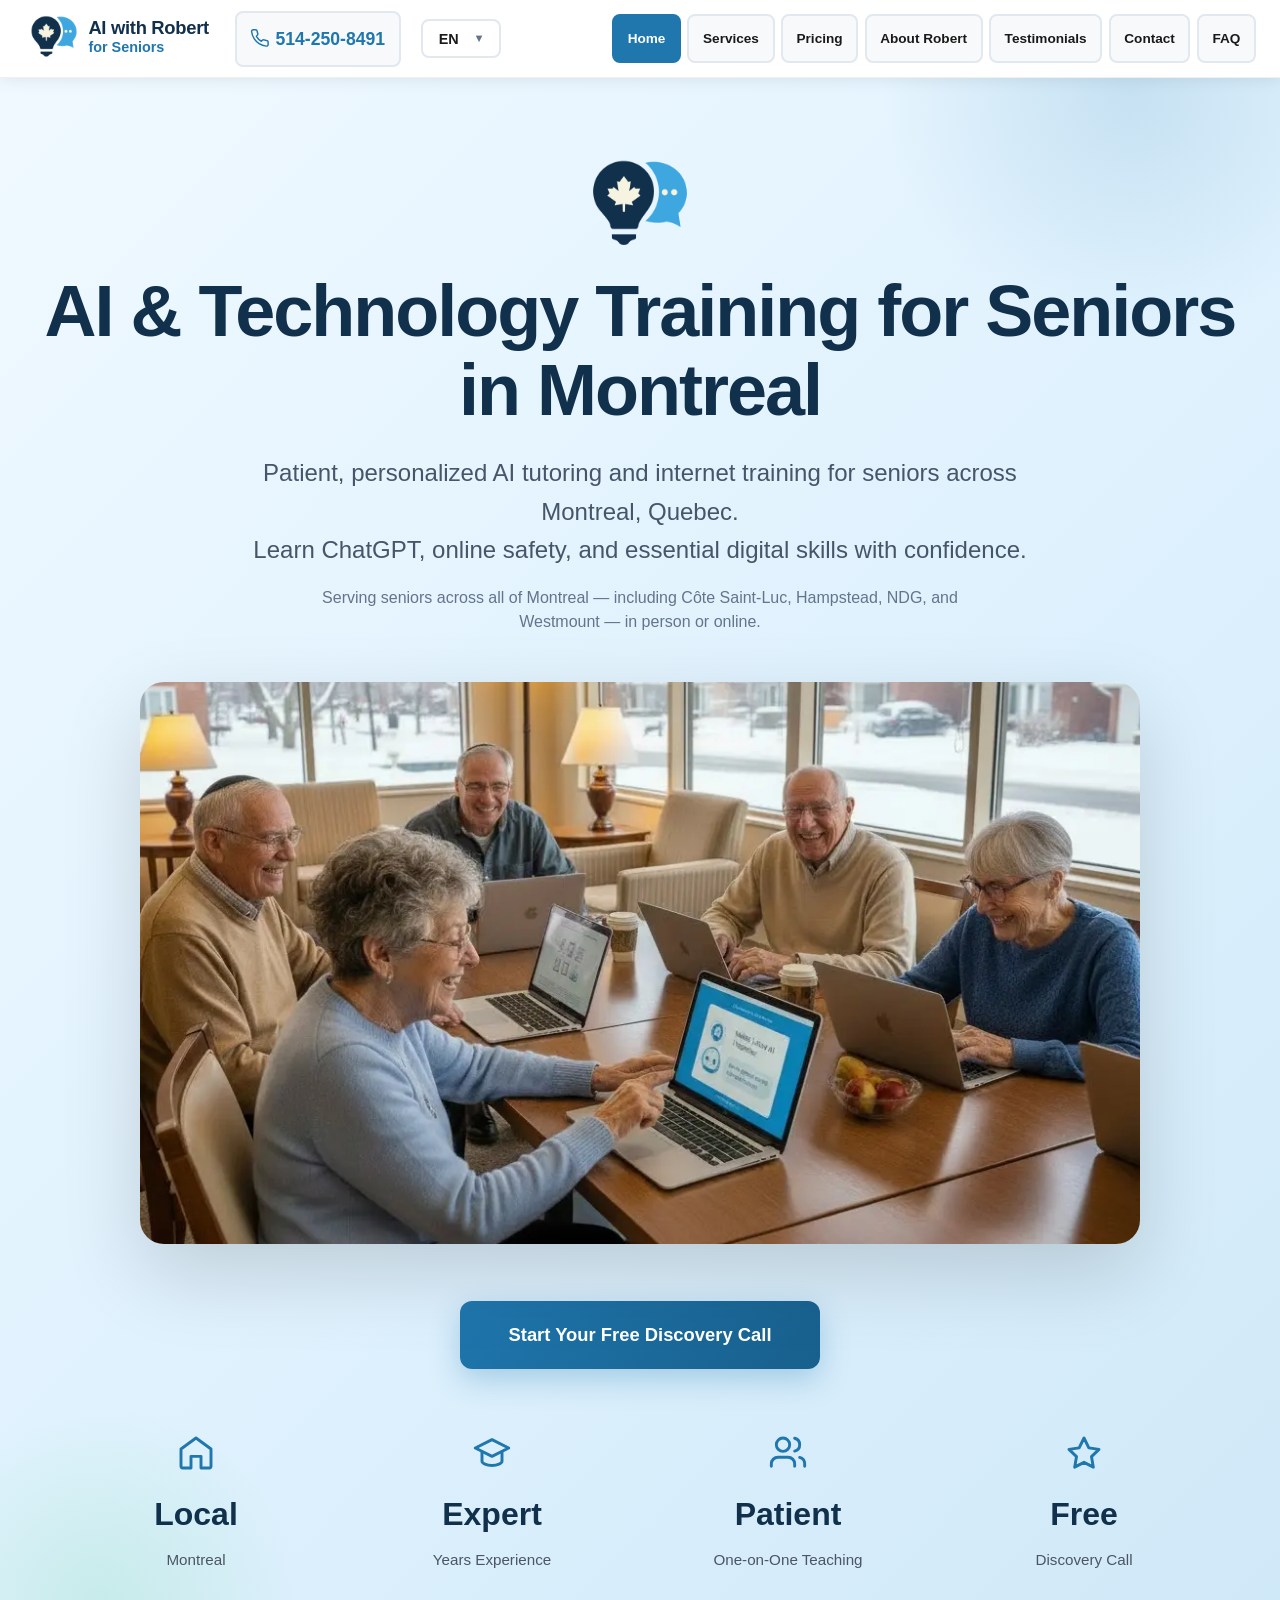
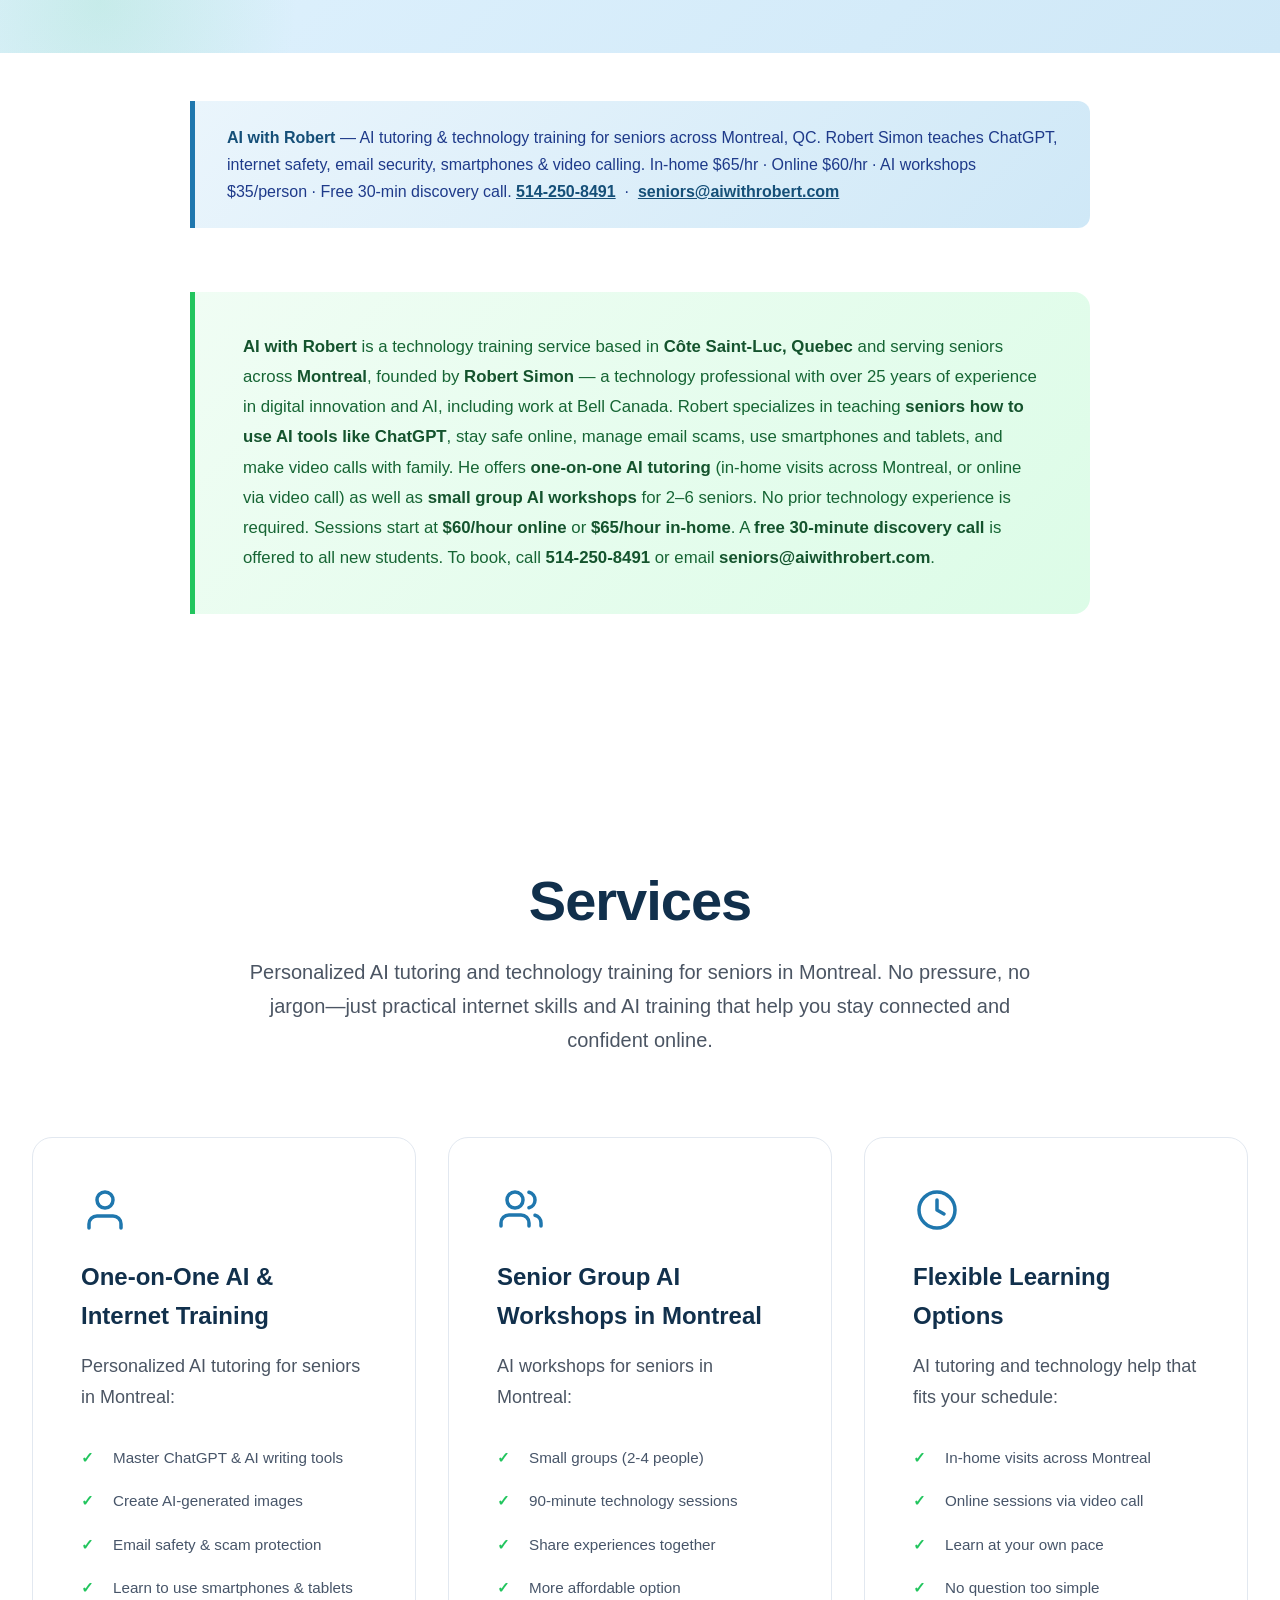
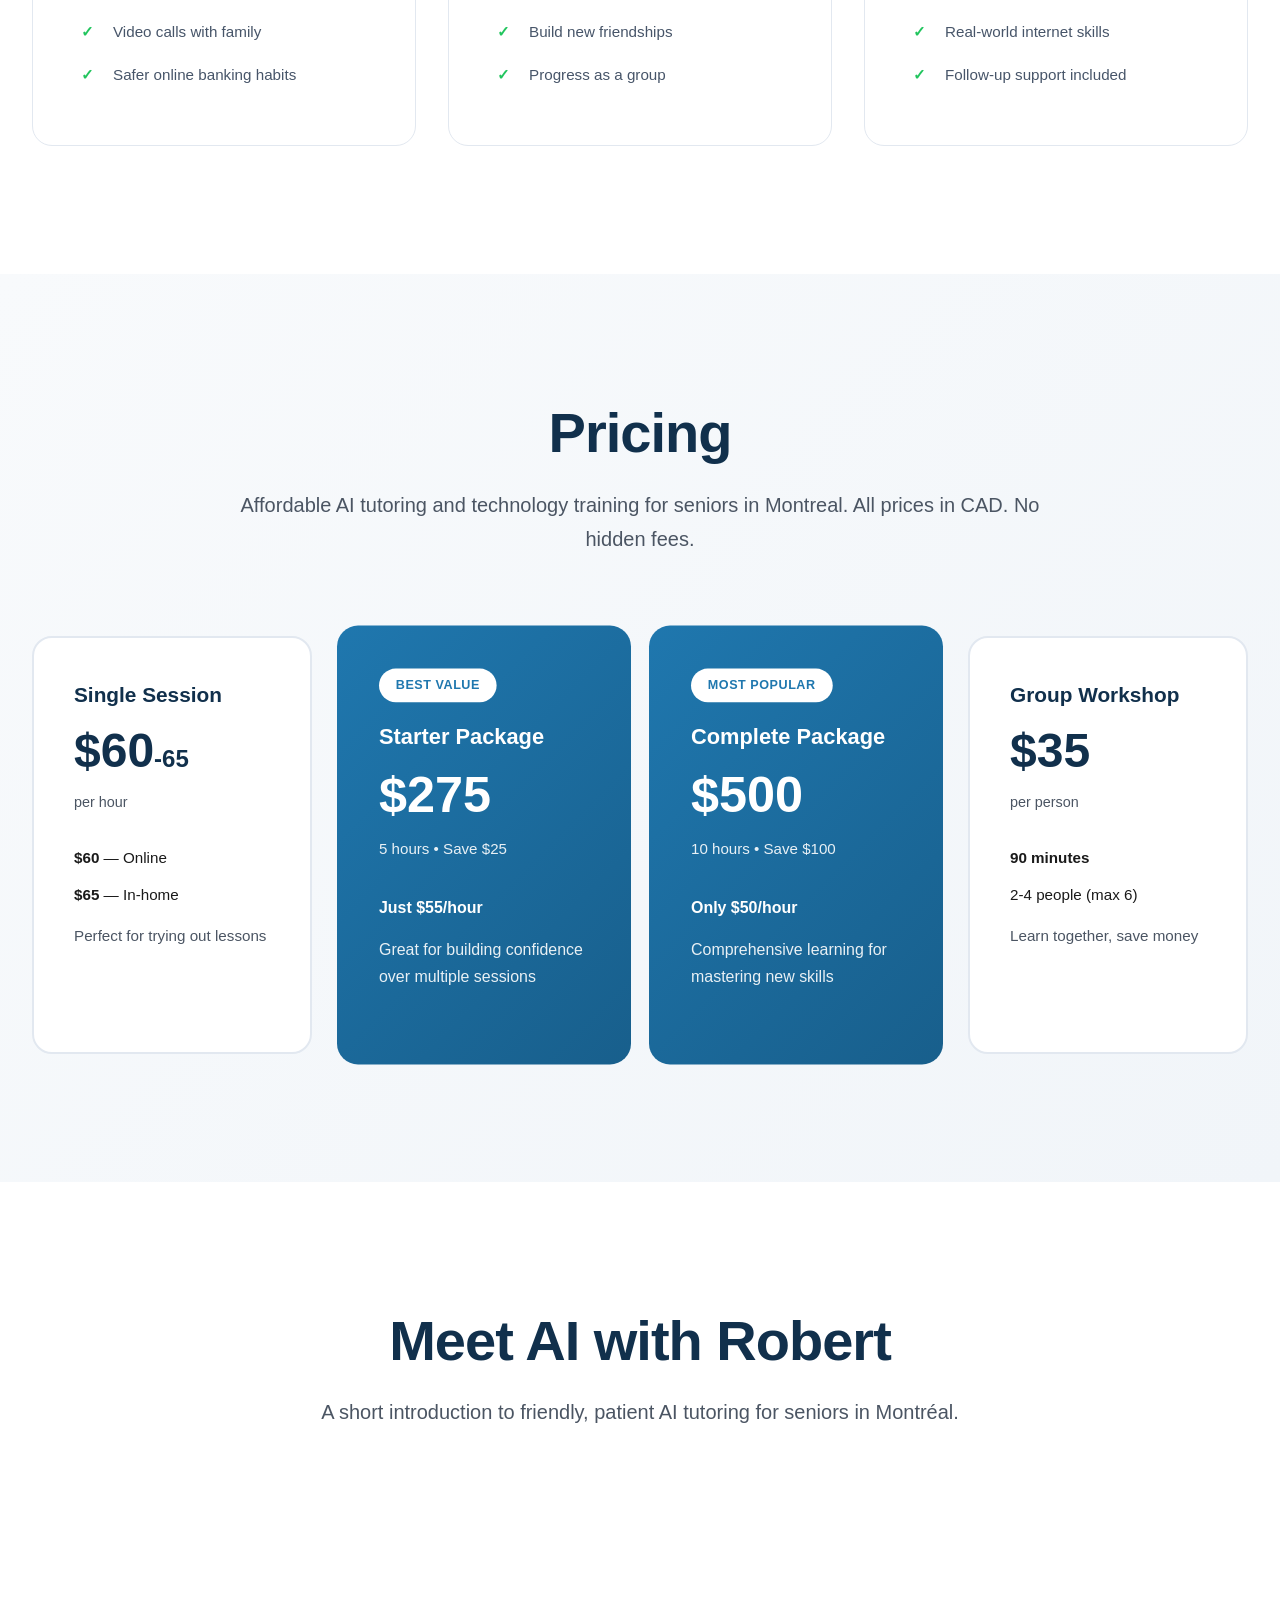
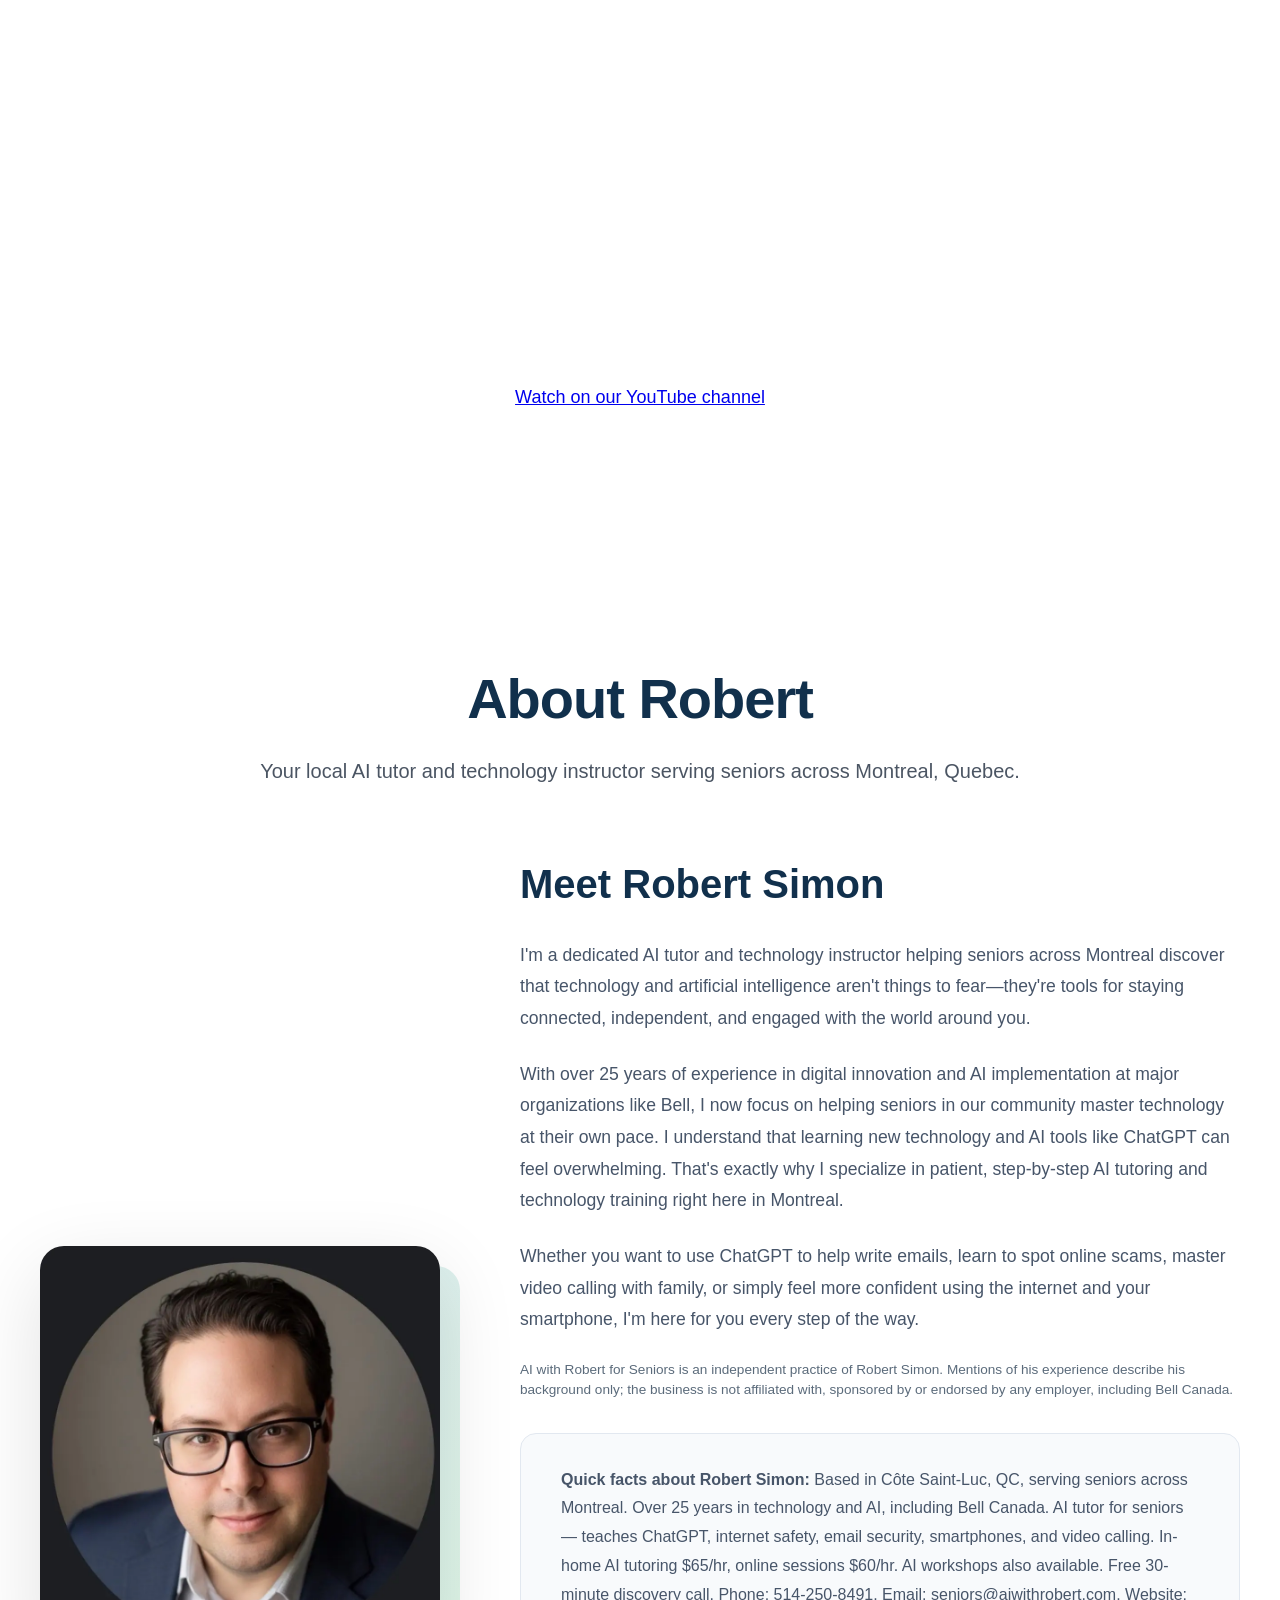
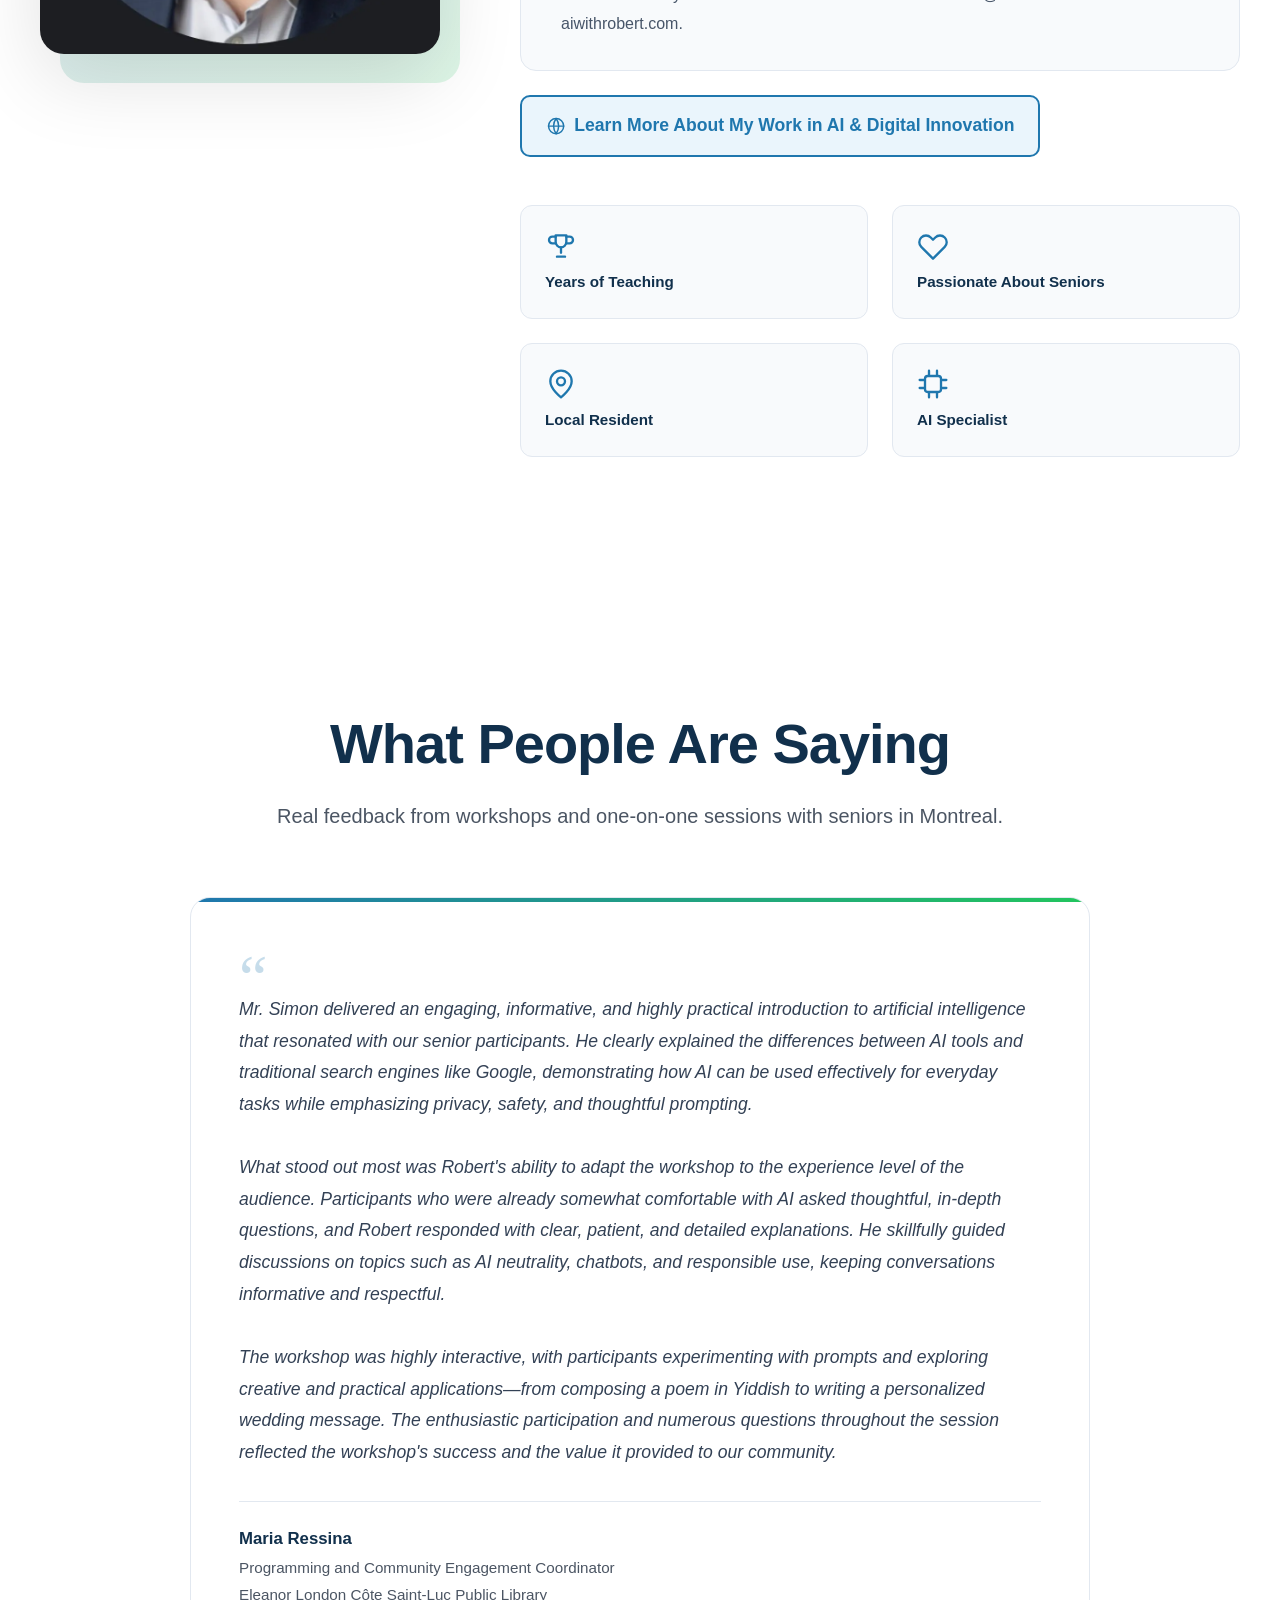
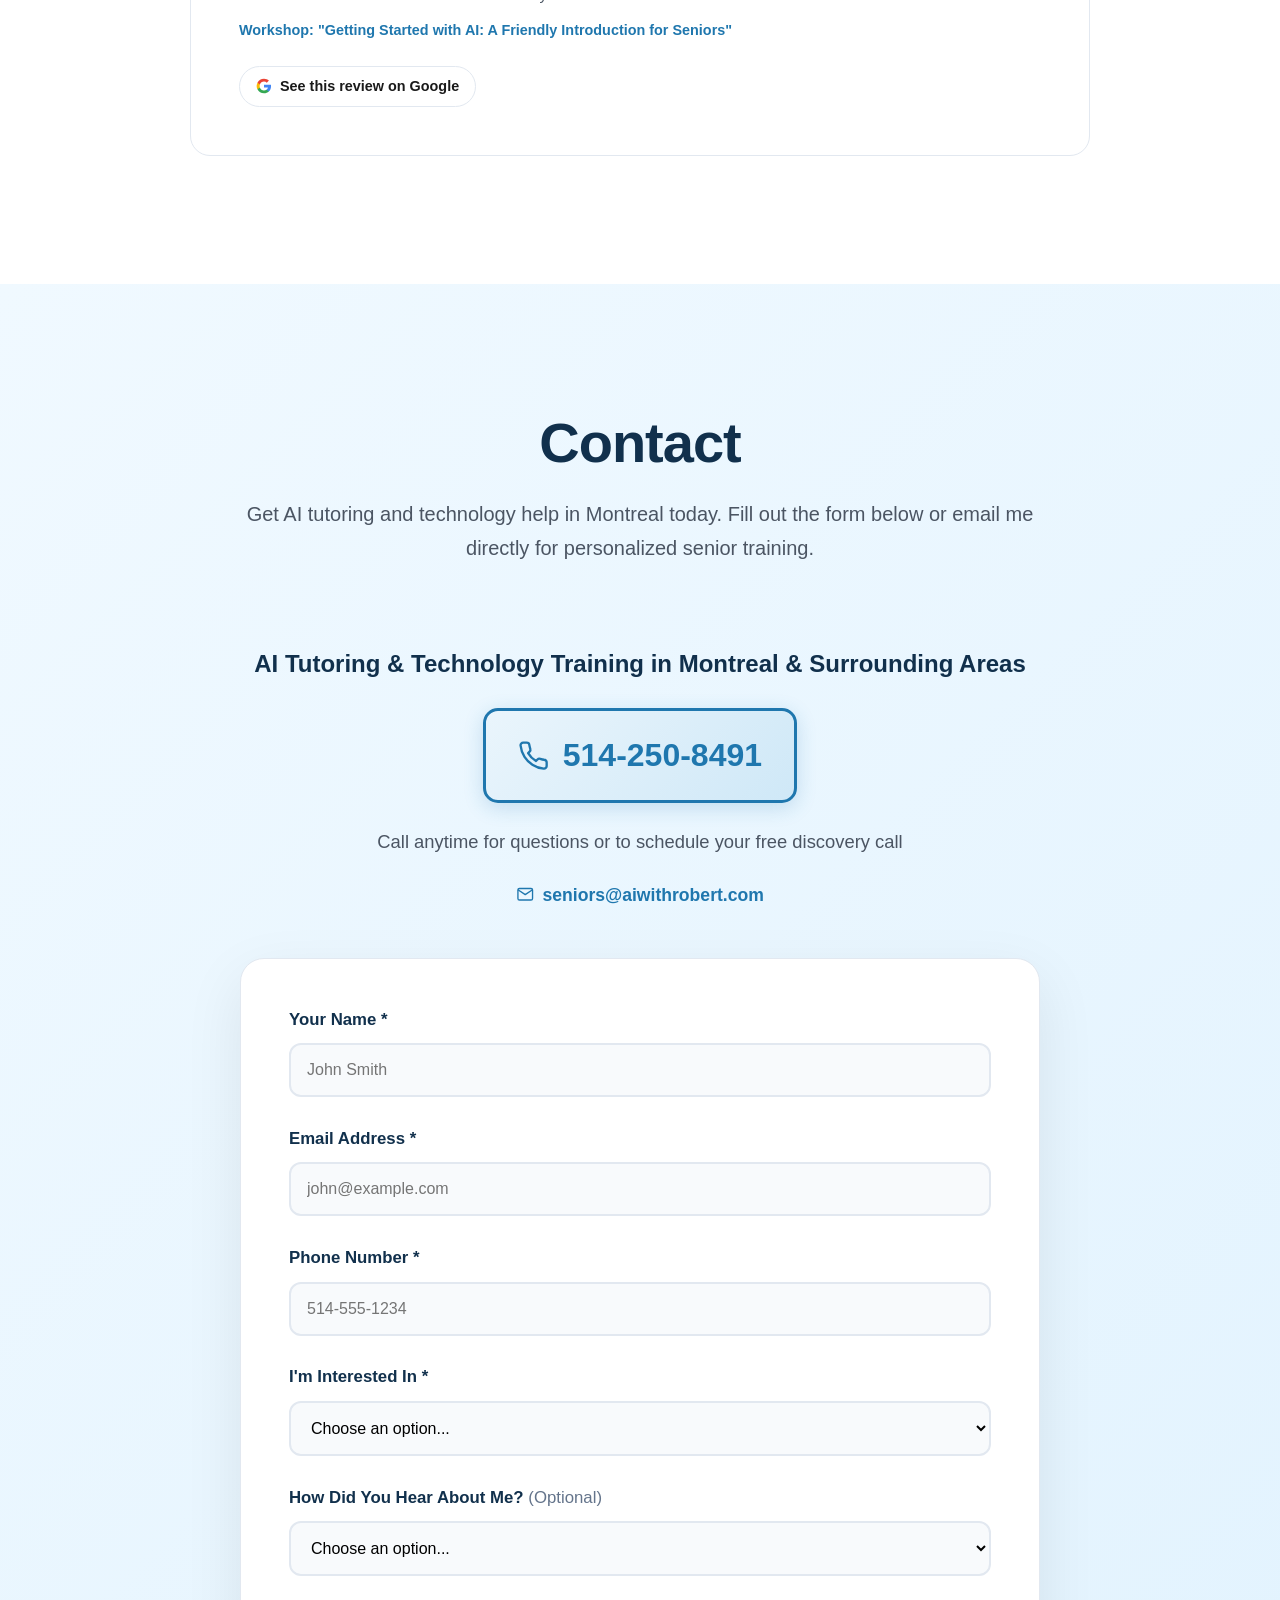
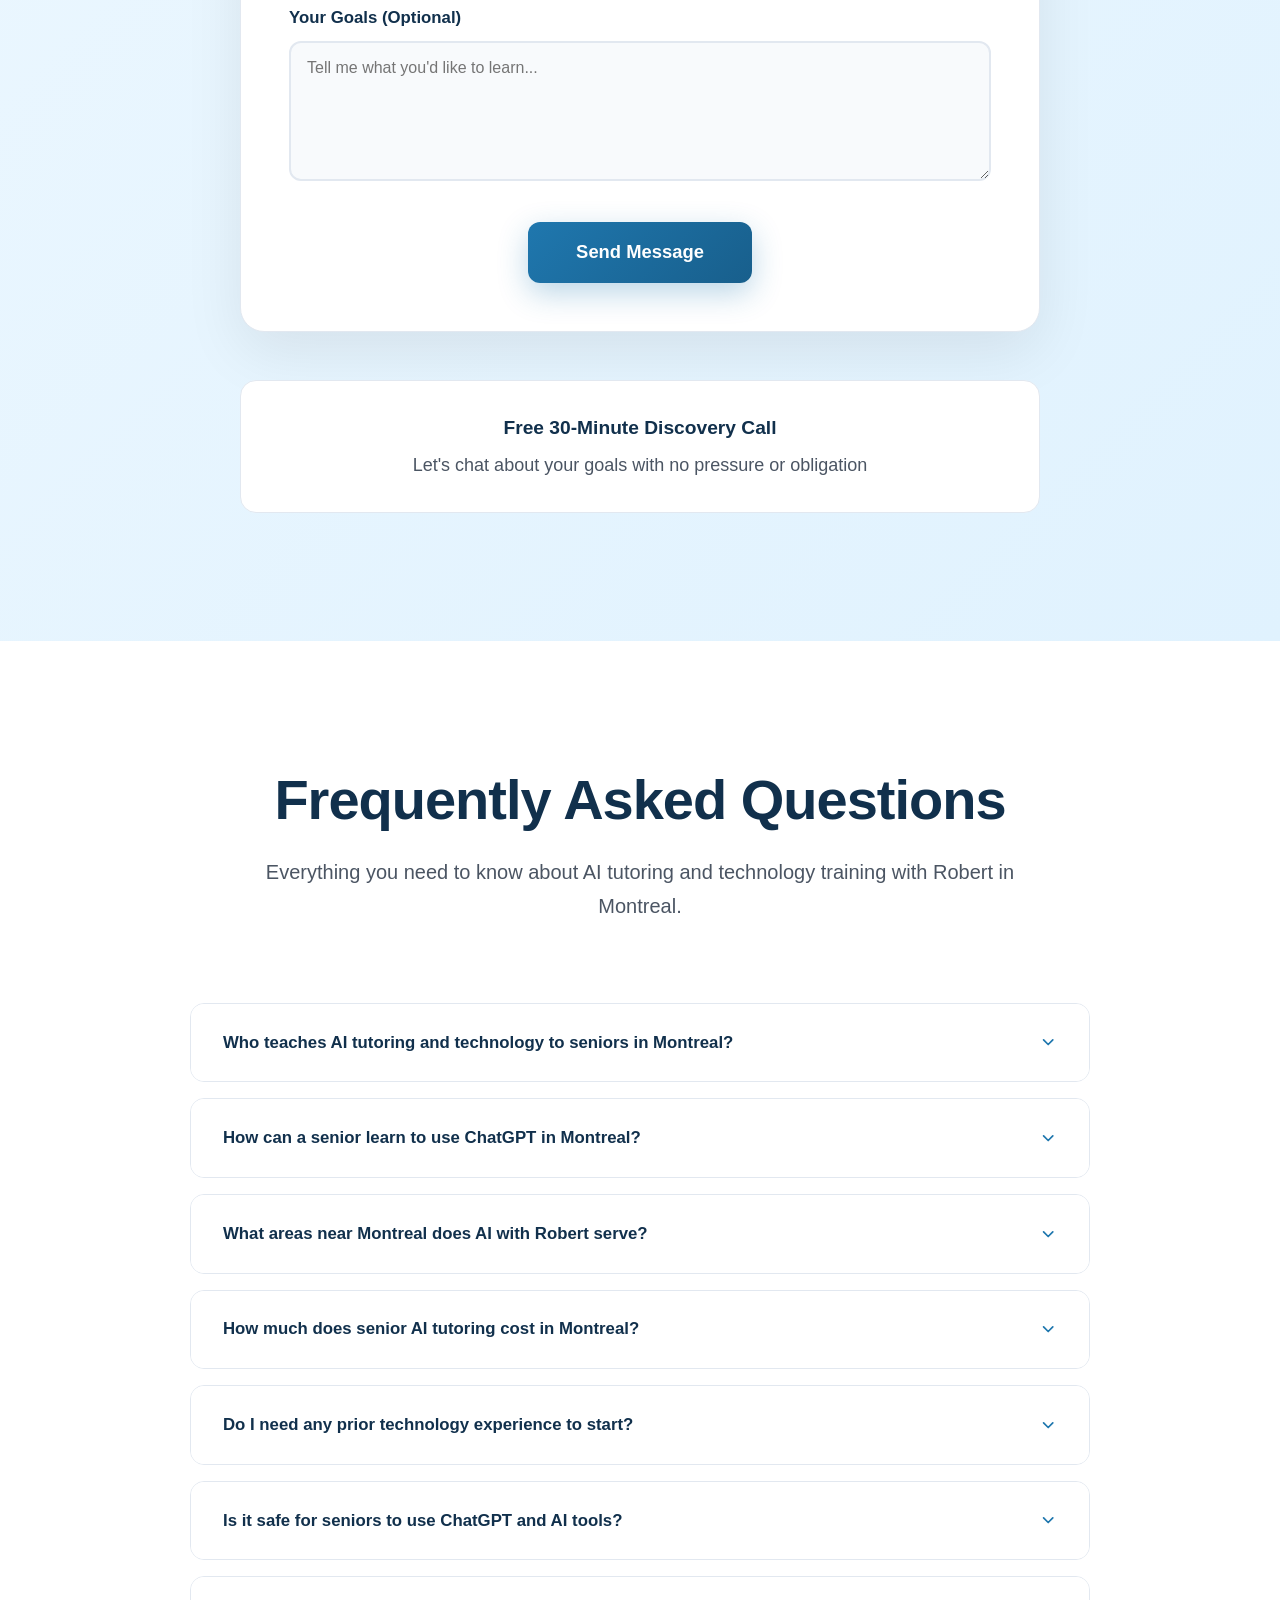
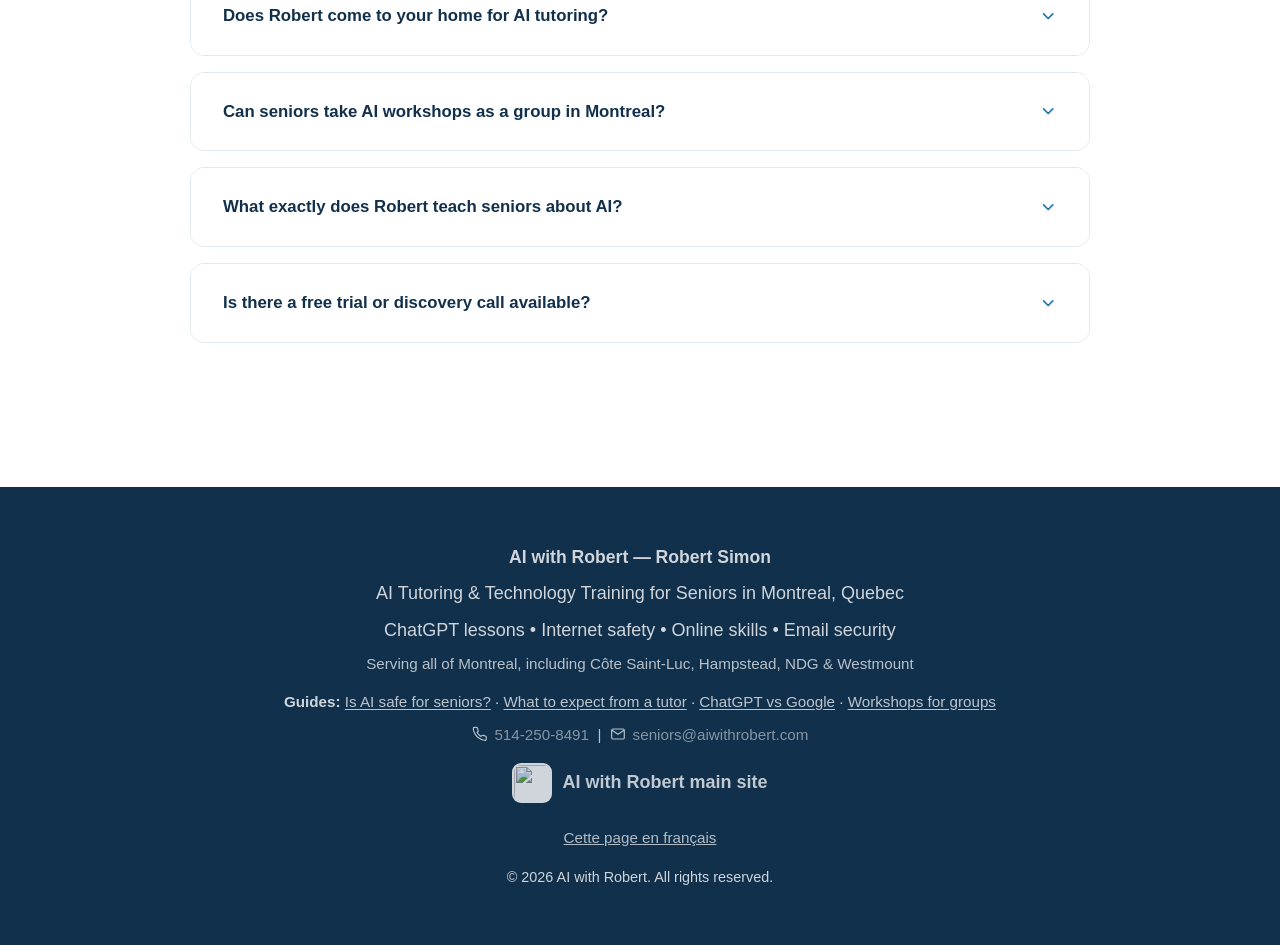
==== commit b2ebdd14: "Seniors site: embed the intro video with VideoObject markup (English page only) Co-Authored-By: Clau" ====
--- a/index.html
+++ b/index.html
@@ -236,8 +236,23 @@
       },
       "sameAs": [
         "https://www.imetrobert.com",
+        "https://www.youtube.com/@AIwithRobertforSeniors",
         "https://maps.app.goo.gl/XCDgdcPYrzbKkA5C7"
       ]
+    }
+    </script>
+    <script type="application/ld+json">
+    {
+      "@context": "https://schema.org",
+      "@type": "VideoObject",
+      "name": "AI Help for Seniors in Montréal | AI with Robert",
+      "description": "AI with Robert offers friendly, patient one-on-one AI tutoring for seniors, based in Côte Saint-Luc and serving Montréal, in English and French.",
+      "thumbnailUrl": "https://i.ytimg.com/vi/508rtYini-w/maxresdefault.jpg",
+      "uploadDate": "2026-11-24",
+      "embedUrl": "https://www.youtube-nocookie.com/embed/508rtYini-w",
+      "contentUrl": "https://www.youtube.com/watch?v=508rtYini-w",
+      "inLanguage": "en",
+      "publisher": { "@id": "https://seniors.aiwithrobert.com/#business" }
     }
     </script>
     <!--
@@ -653,6 +668,19 @@
         </div>
     </section>
 
+    <section id="video">
+        <div class="services-container">
+            <div style="text-align:center;margin-bottom:2rem;">
+                <h2 data-i18n="video-title">Meet AI with Robert</h2>
+                <p class="section-subtitle" style="max-width:800px;margin:1rem auto 0;" data-i18n="video-subtitle">A short introduction to friendly, patient AI tutoring for seniors in Montréal.</p>
+            </div>
+            <div style="max-width:900px;margin:0 auto;position:relative;padding-bottom:min(56.25%,506px);height:0;overflow:hidden;border-radius:12px;">
+                <iframe src="https://www.youtube-nocookie.com/embed/508rtYini-w" title="AI Help for Seniors in Montréal | AI with Robert" loading="lazy" allow="accelerometer; encrypted-media; picture-in-picture" allowfullscreen style="position:absolute;top:0;left:0;width:100%;height:100%;border:0;"></iframe>
+            </div>
+            <p style="text-align:center;margin-top:1rem;"><a href="https://www.youtube.com/@AIwithRobertforSeniors" rel="noopener" data-i18n="video-channel">Watch on our YouTube channel</a></p>
+        </div>
+    </section>
+
     <section id="about">
         <div style="text-align:center;margin-bottom:4rem;">
             <h2 data-i18n="about-title">About Robert</h2>
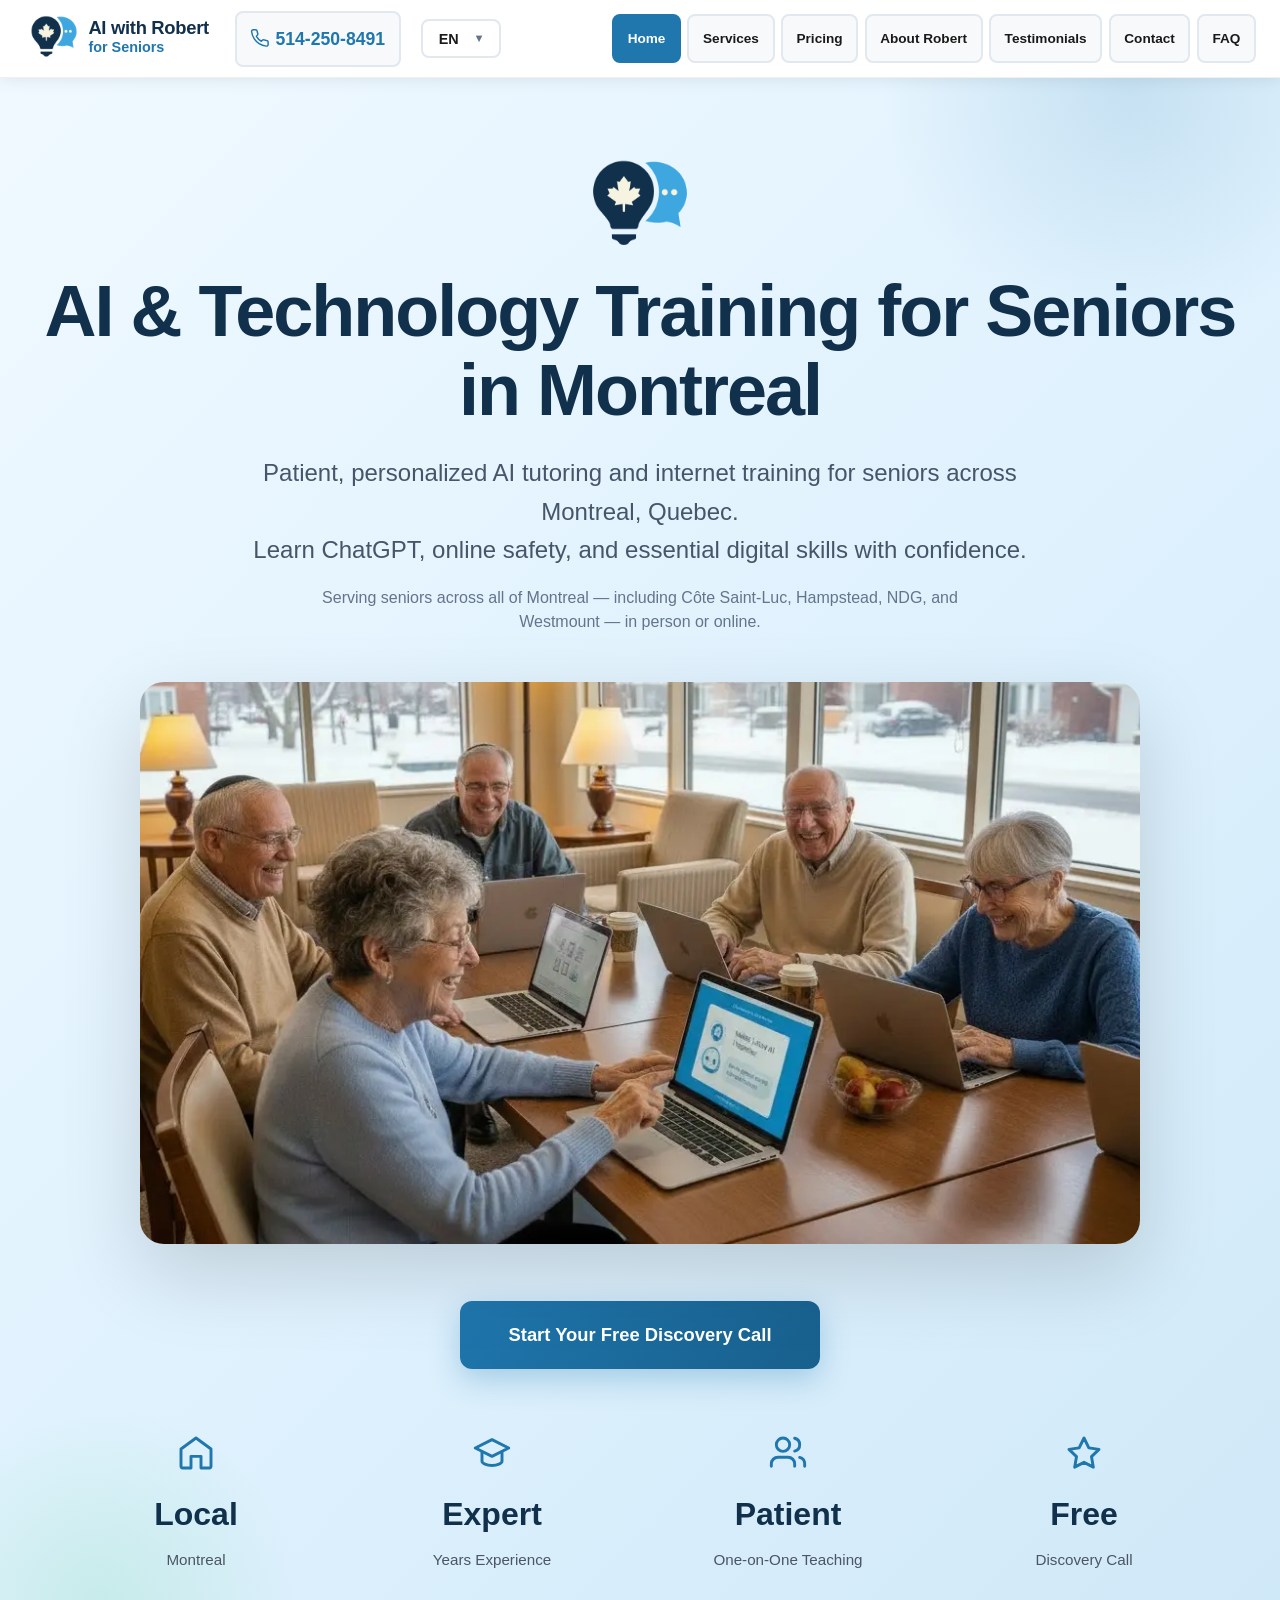
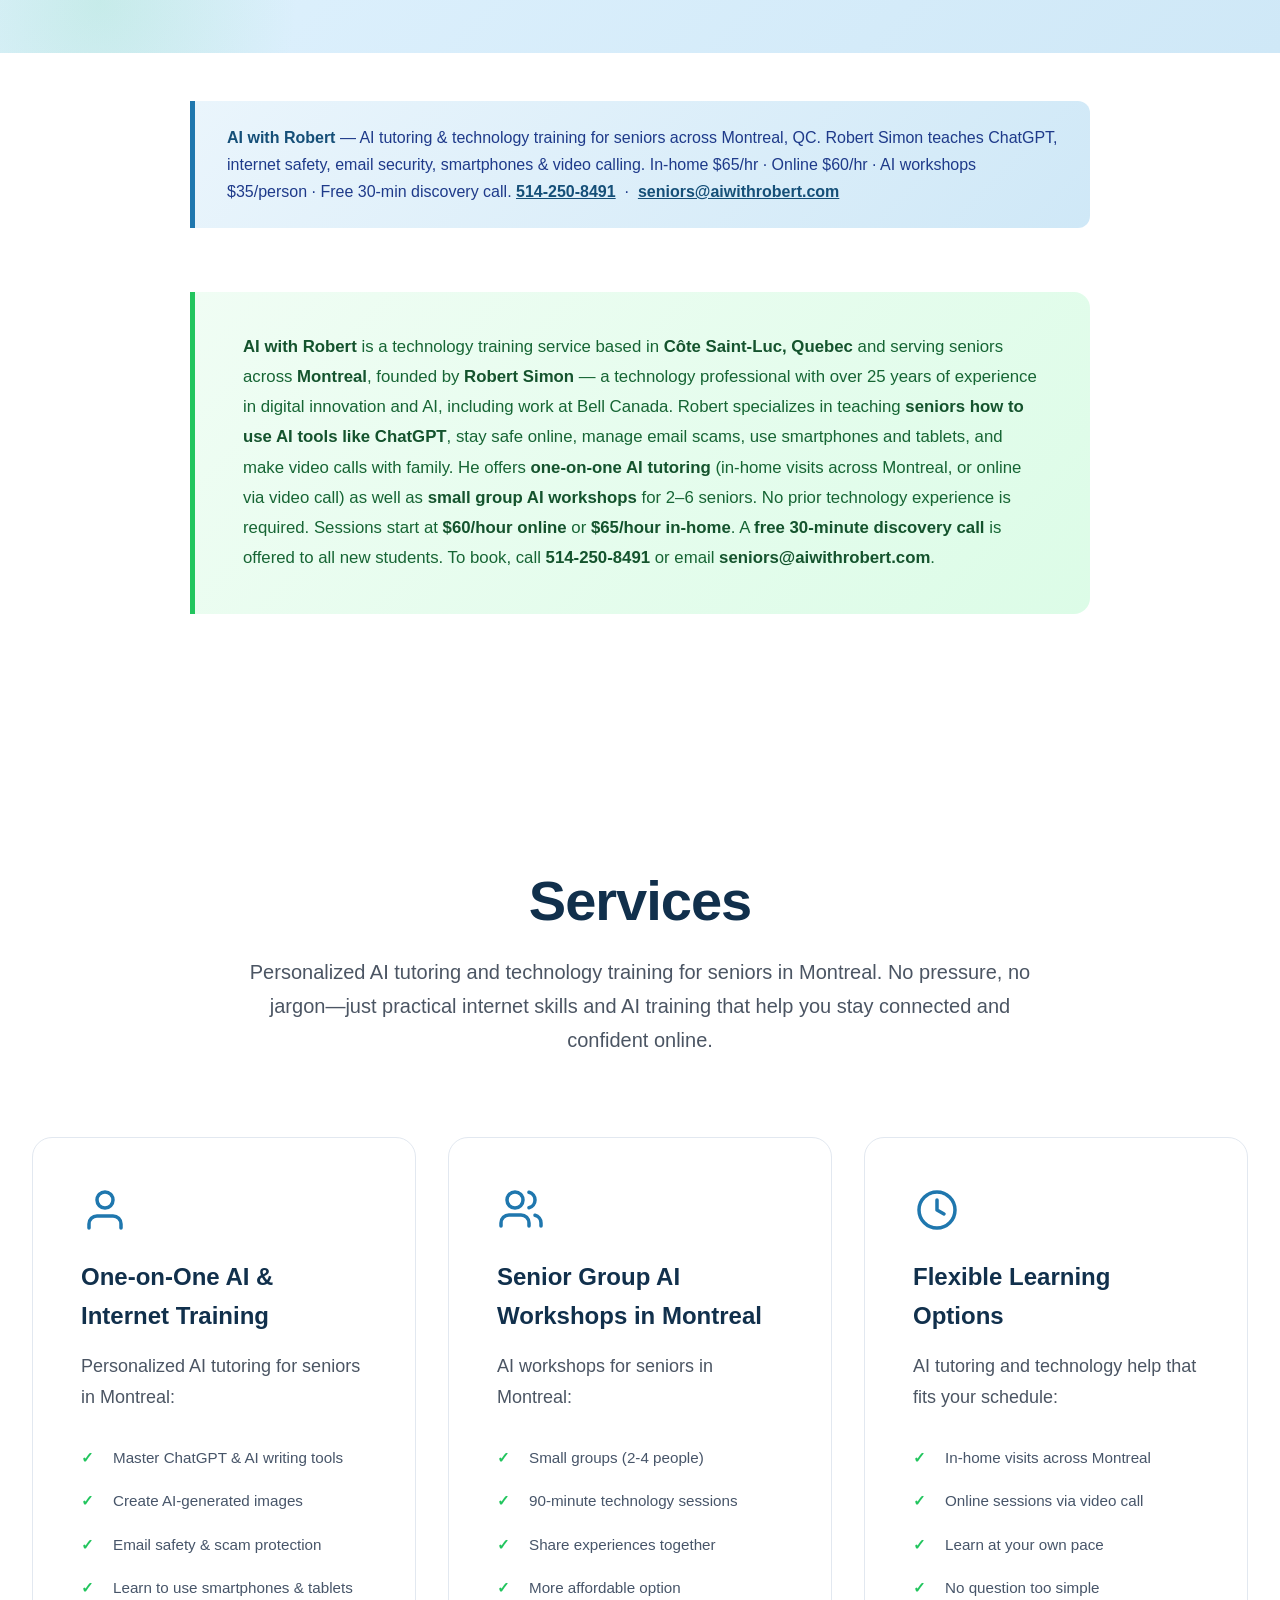
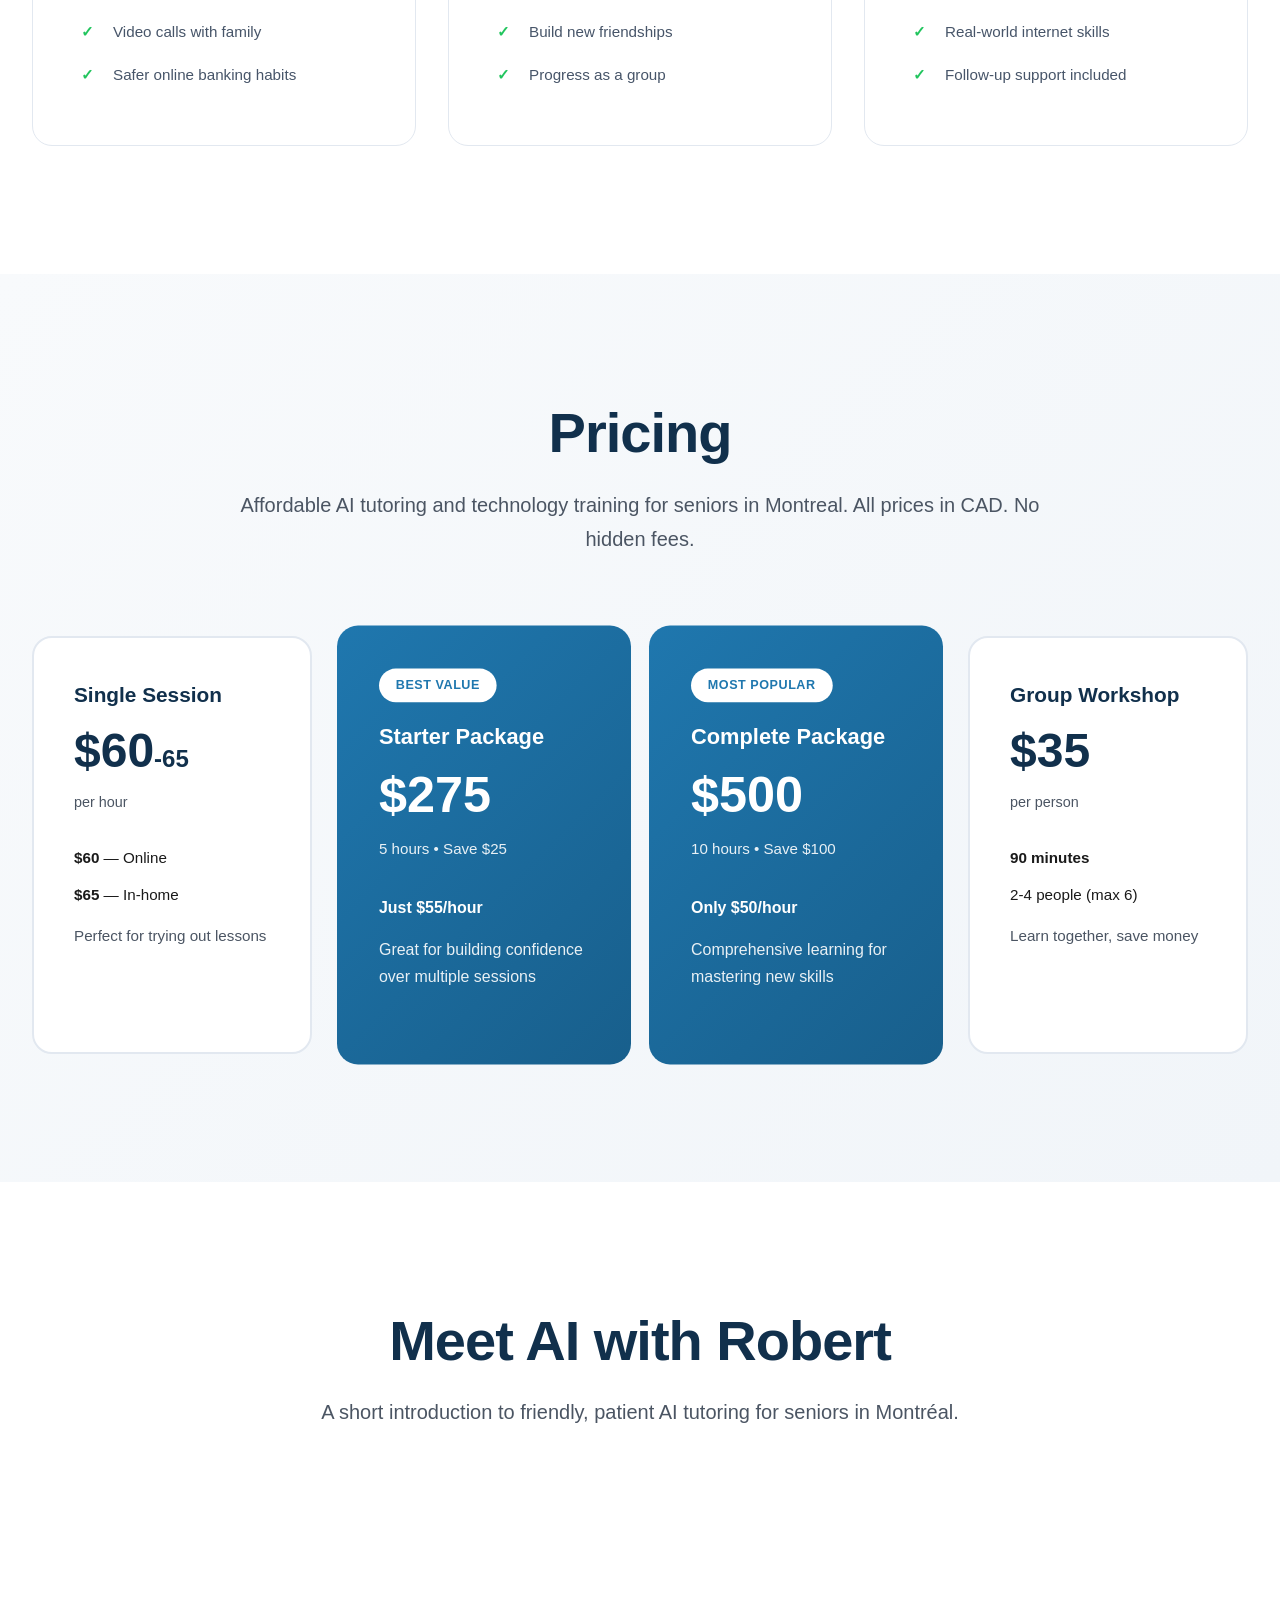
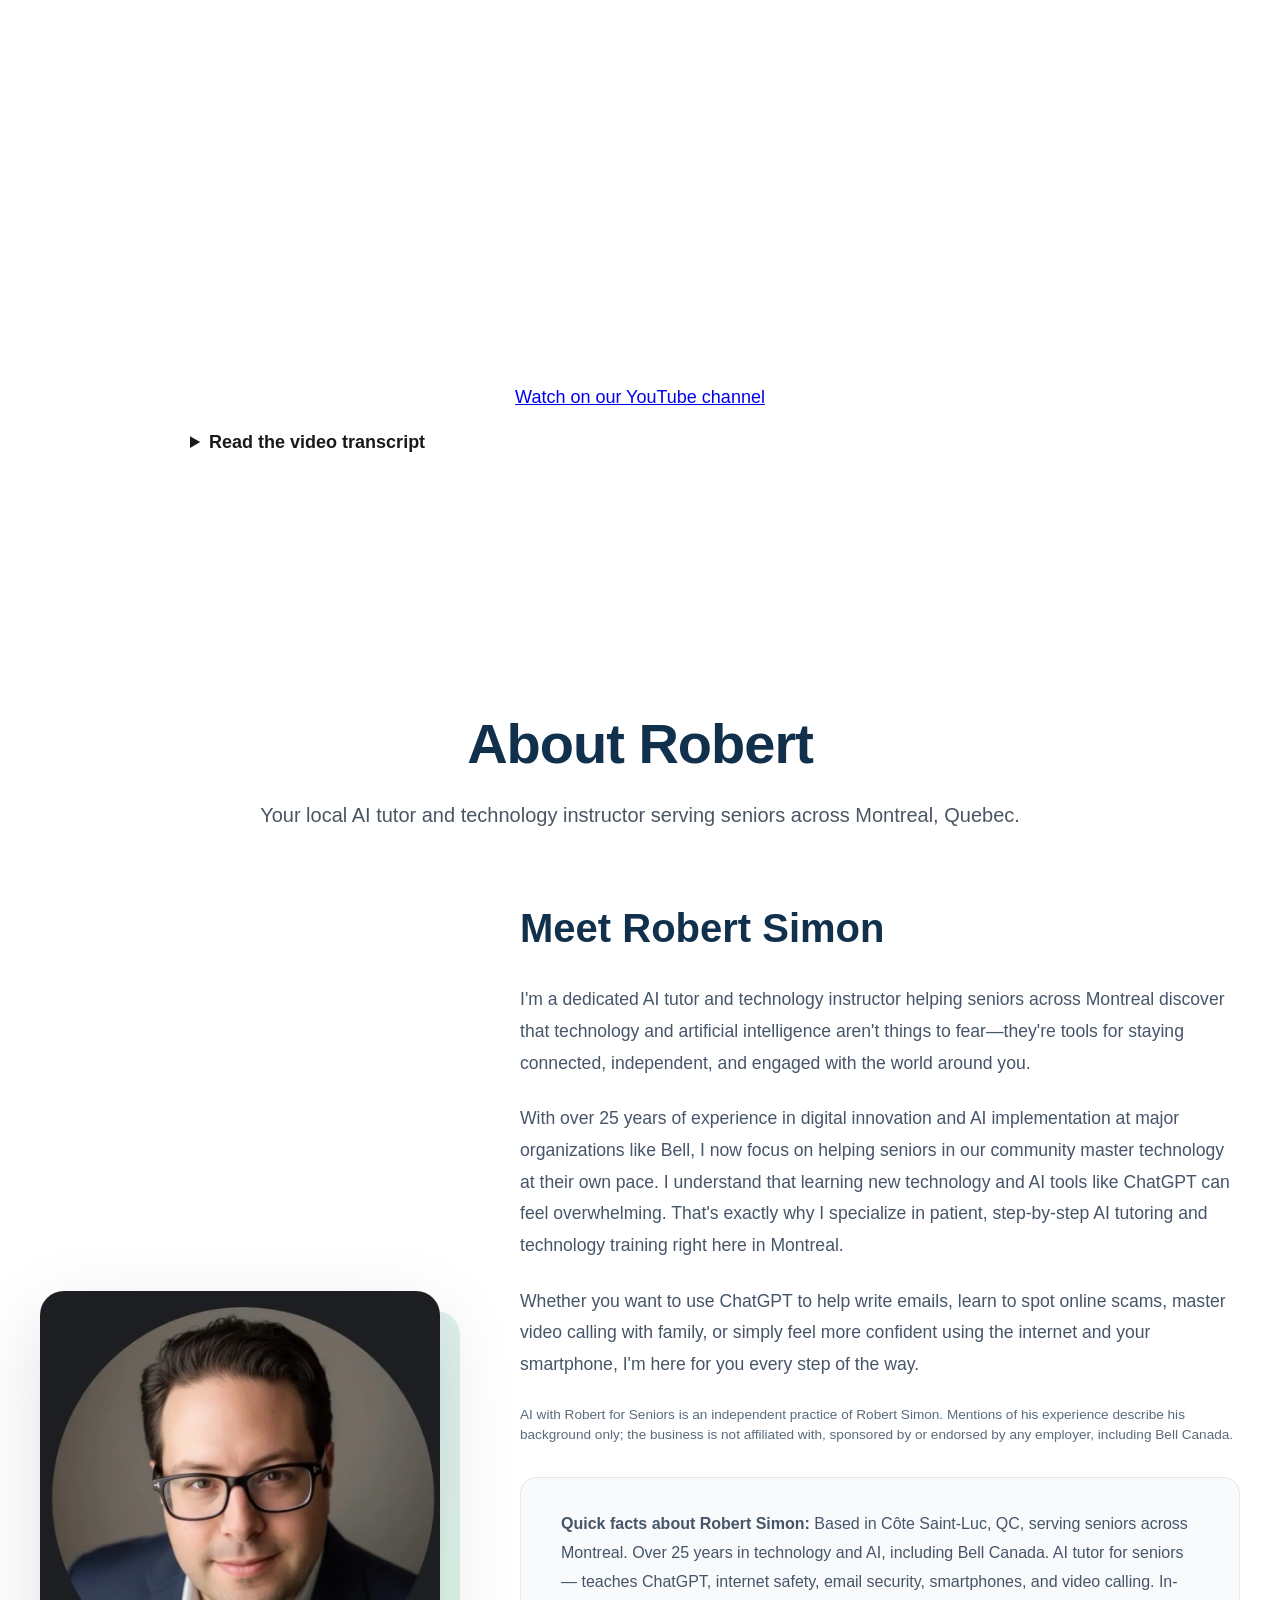
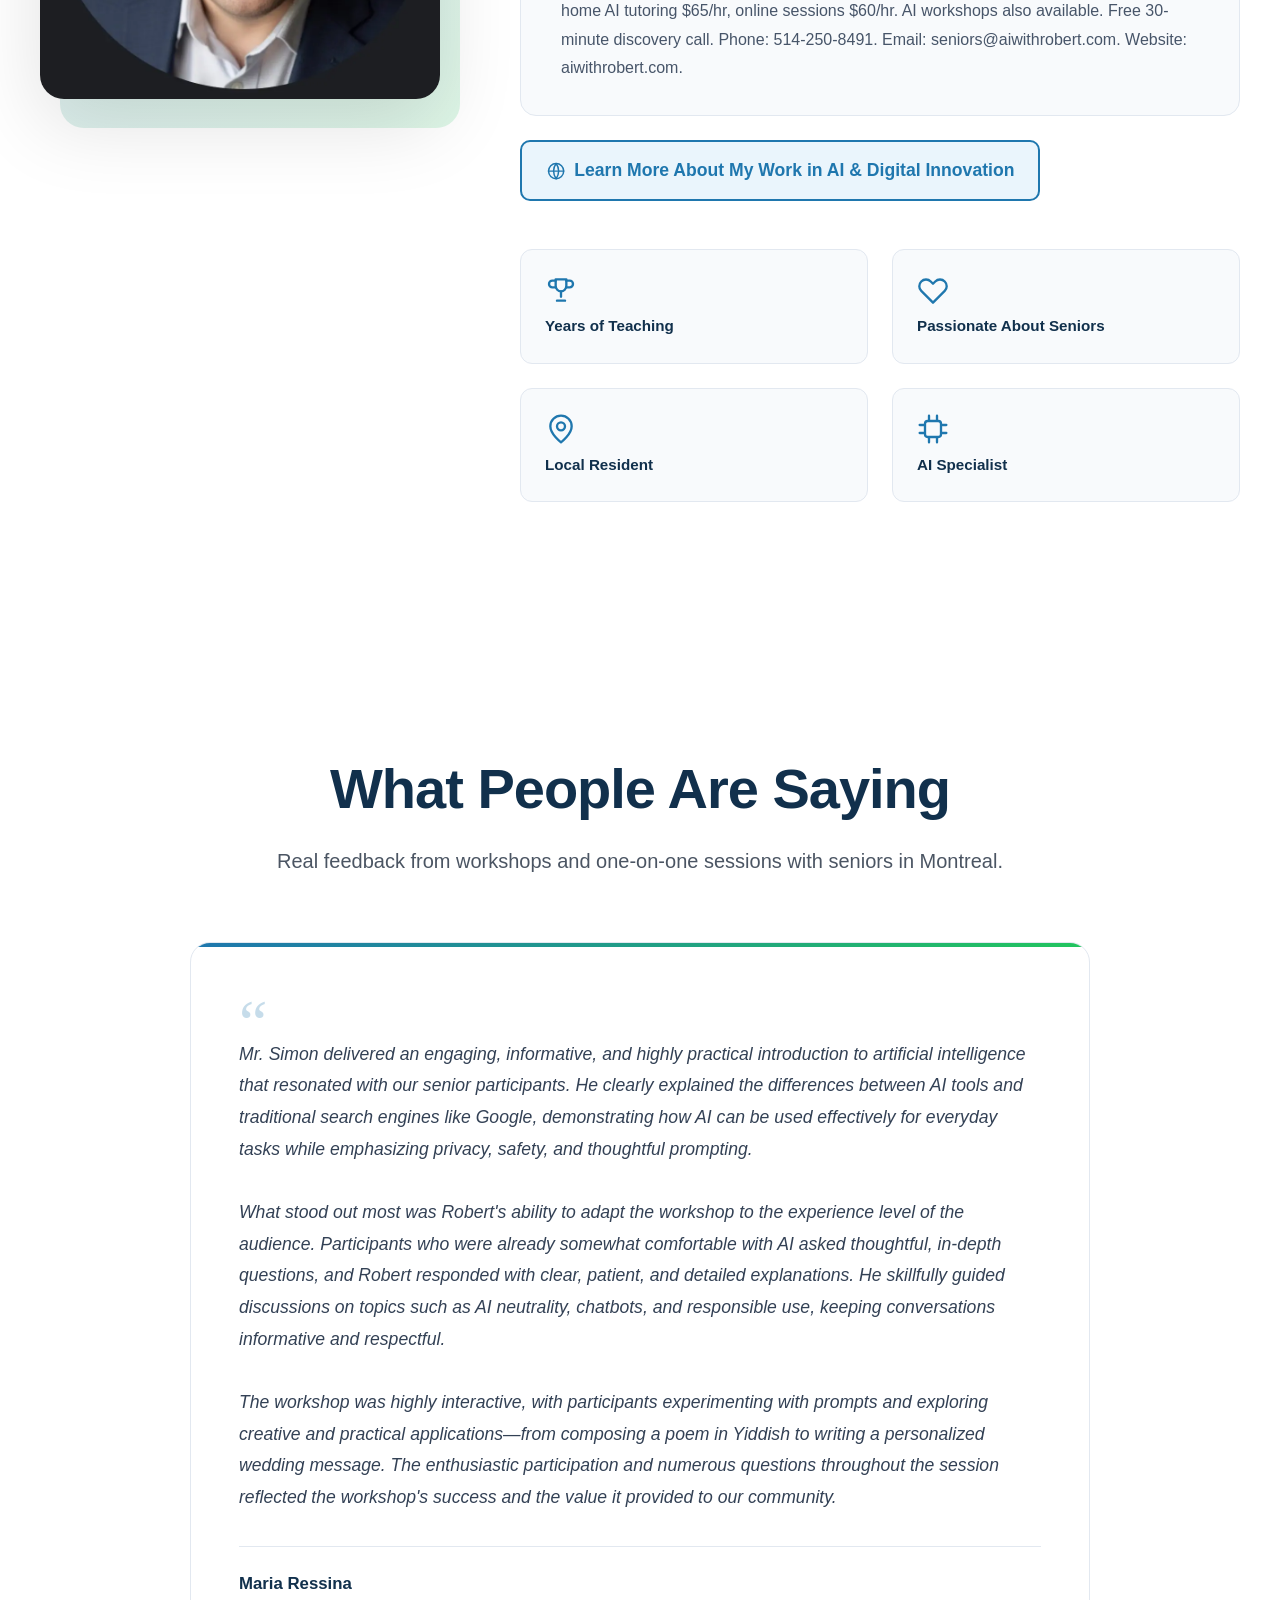
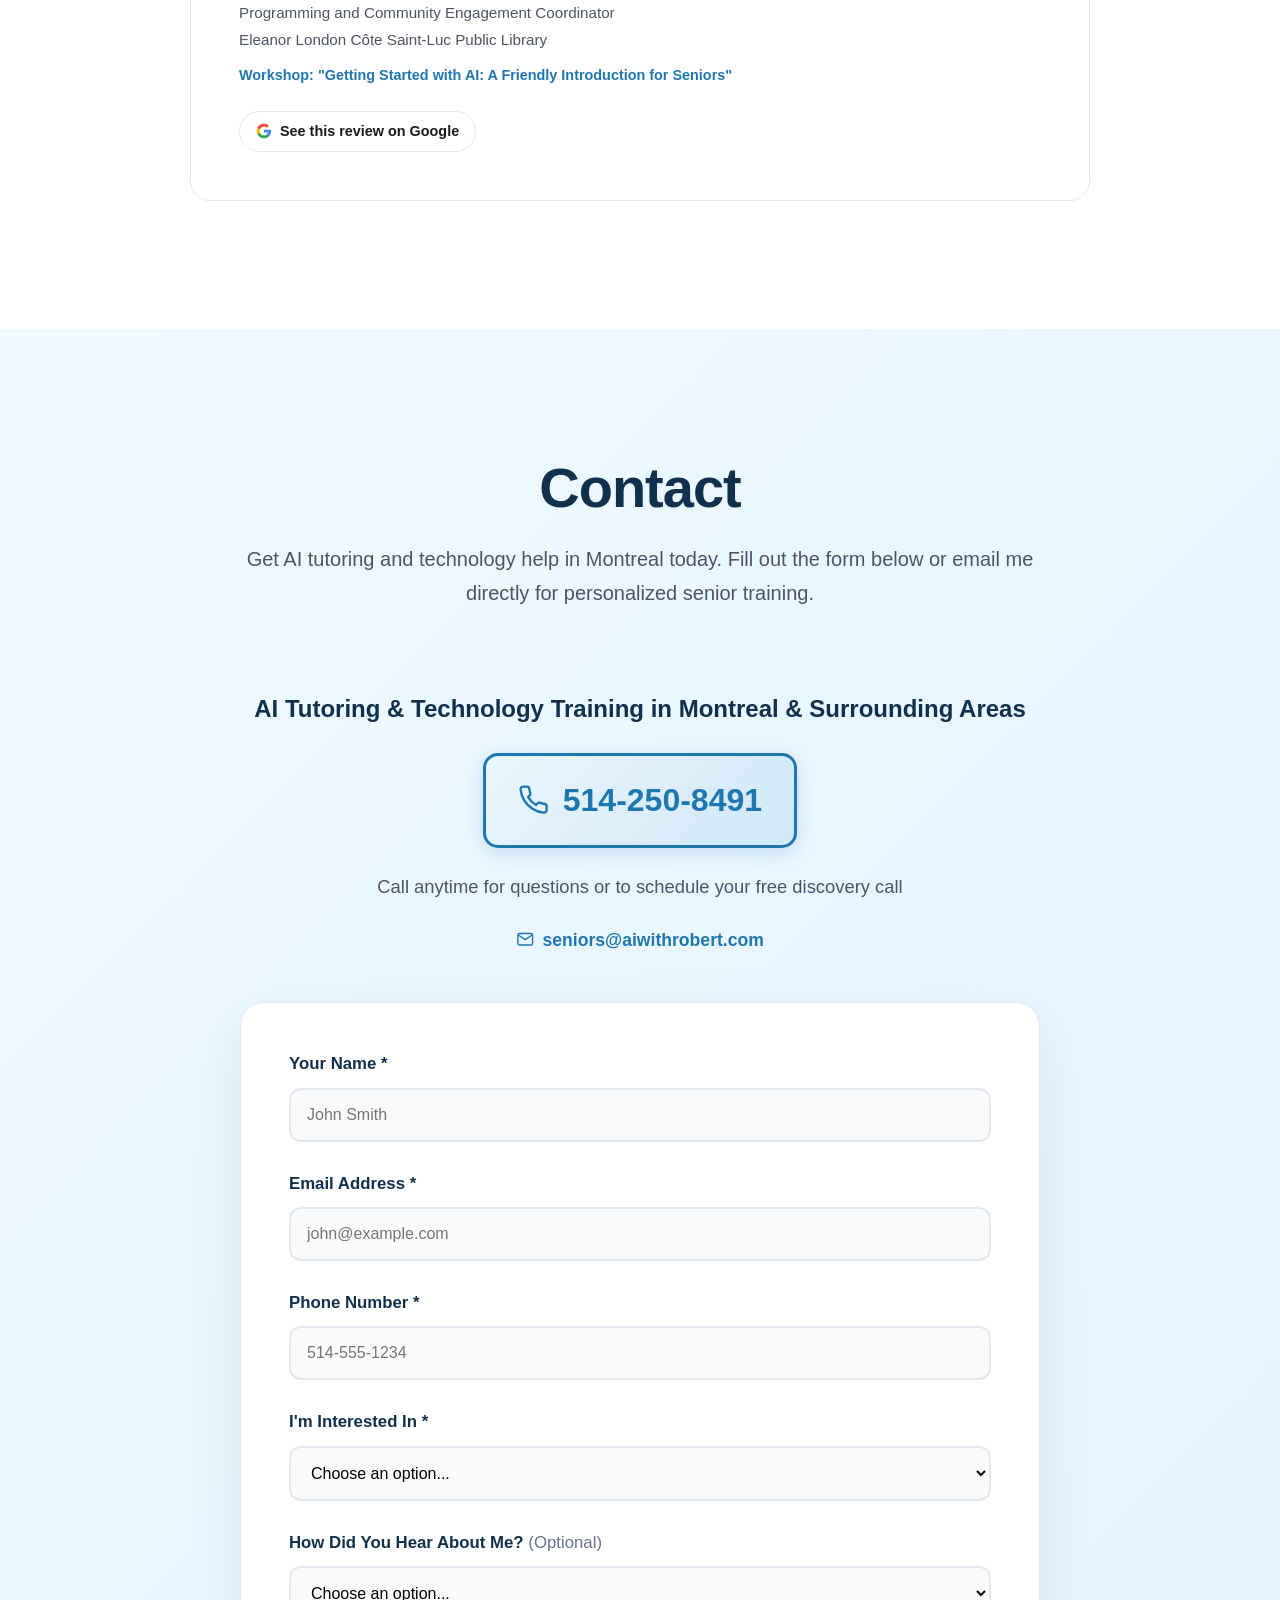
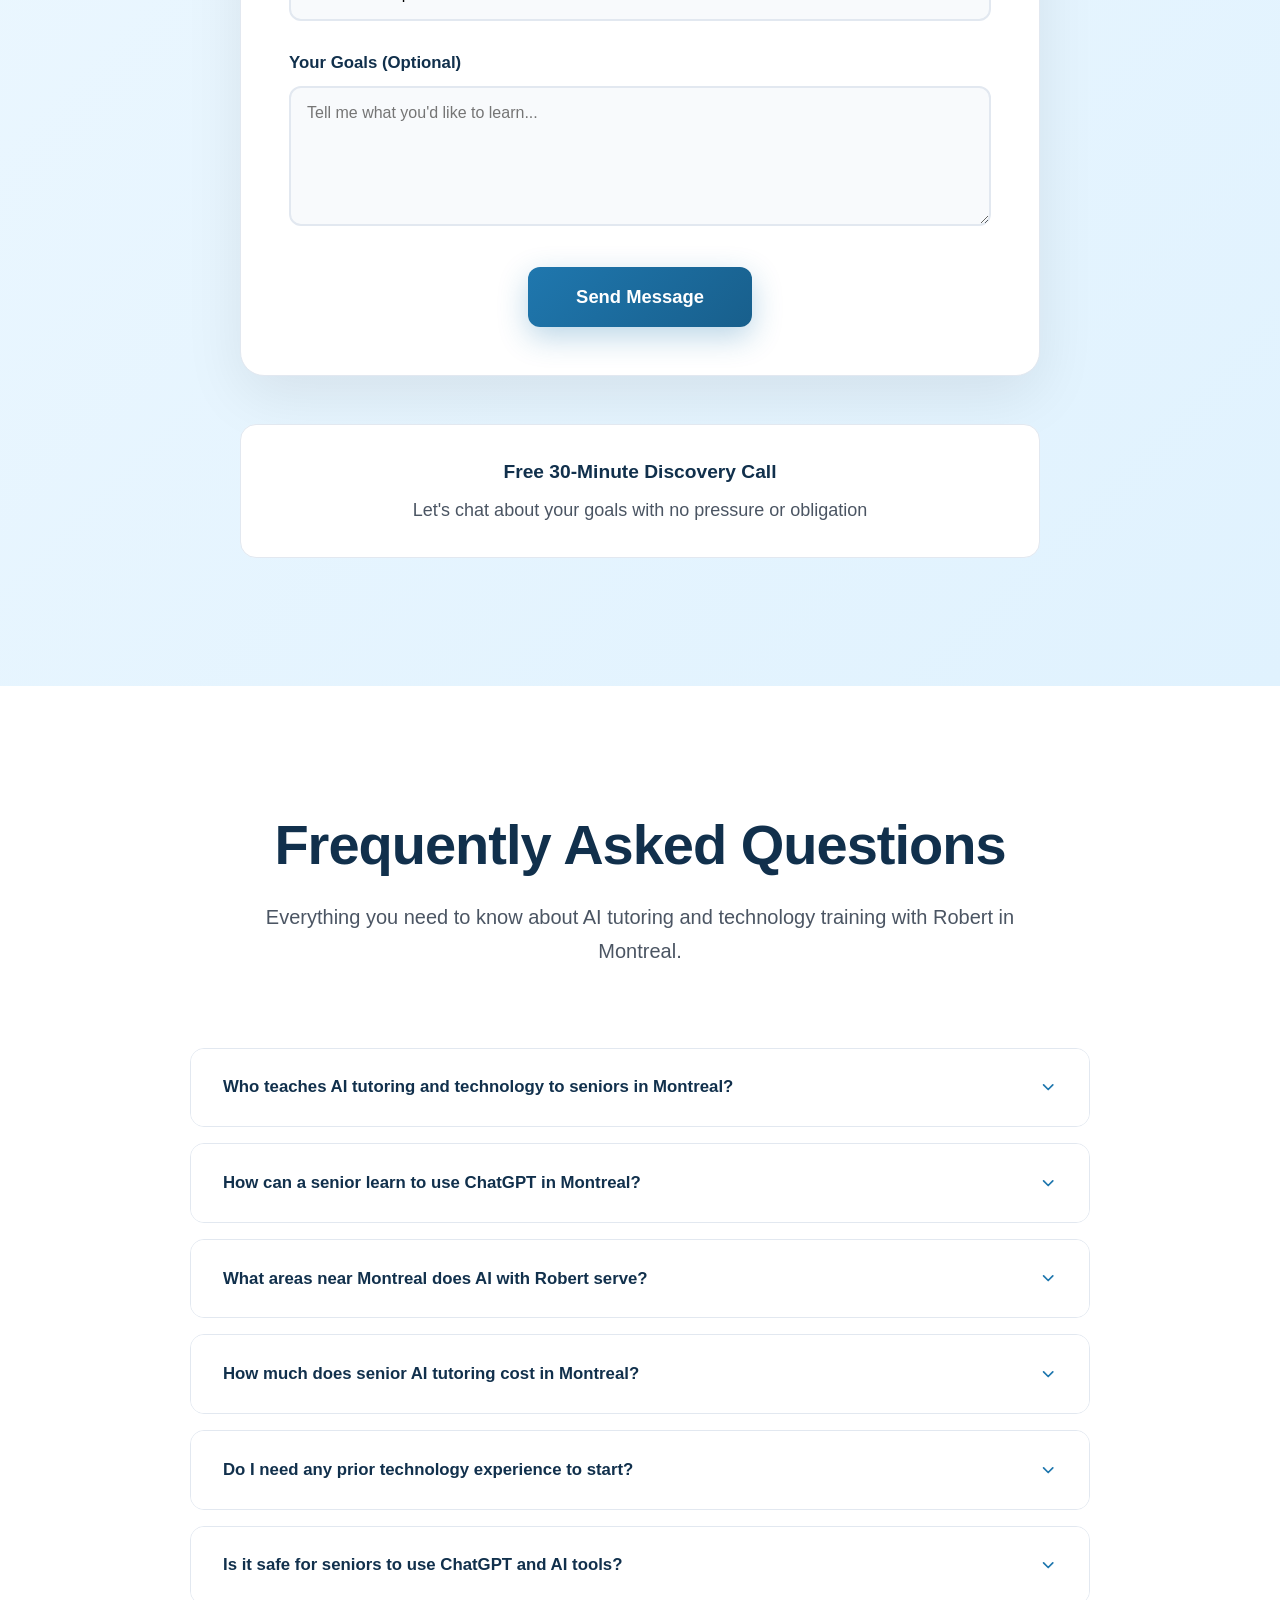
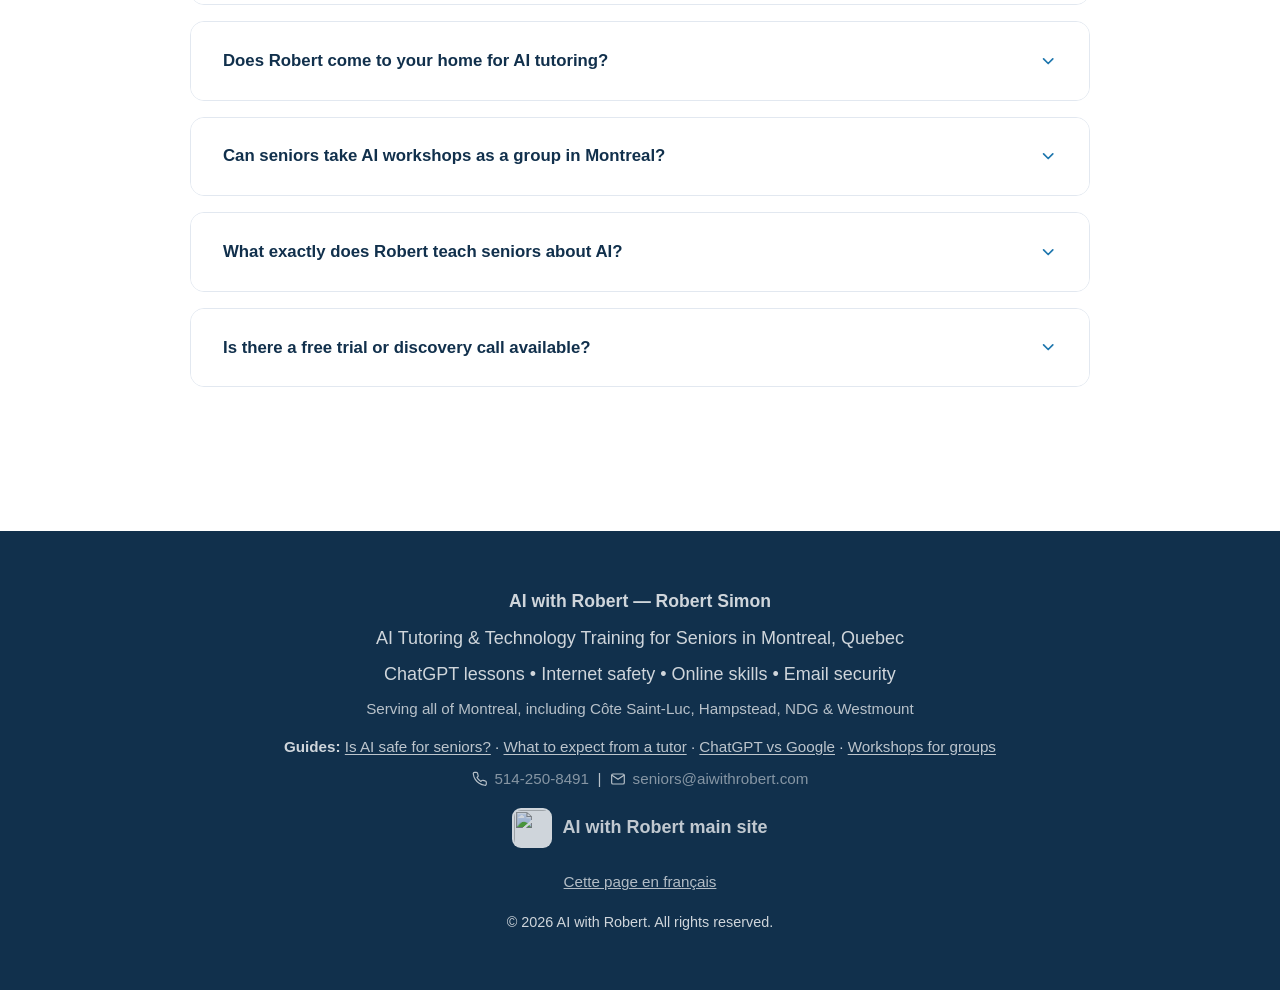
==== commit 2c1e6f91: "Seniors video: transcript on page, duration and transcript in VideoObject, video sitemap entry Co-Au" ====
--- a/index.html
+++ b/index.html
@@ -249,6 +249,8 @@
       "description": "AI with Robert offers friendly, patient one-on-one AI tutoring for seniors, based in Côte Saint-Luc and serving Montréal, in English and French.",
       "thumbnailUrl": "https://i.ytimg.com/vi/508rtYini-w/maxresdefault.jpg",
       "uploadDate": "2026-11-24",
+      "duration": "PT47S",
+      "transcript": "AI with Robert. AI and technology training for seniors in Montréal. Patient, personalized AI tutoring. Step by step, no jargon, and no tech experience needed. Learn ChatGPT and AI, internet safety, email security, and your smartphone, with confidence. Choose one-on-one tutoring or a small group workshop, in person or online, in English or French. I'm Robert Simon, an AI tutor serving seniors across all of Montréal, including Côte Saint-Luc, Hampstead, NDG, and Westmount. Book a free discovery call. 514-250-8491. Or visit seniors.aiwithrobert.com.",
       "embedUrl": "https://www.youtube-nocookie.com/embed/508rtYini-w",
       "contentUrl": "https://www.youtube.com/watch?v=508rtYini-w",
       "inLanguage": "en",
@@ -678,6 +680,10 @@
                 <iframe src="https://www.youtube-nocookie.com/embed/508rtYini-w" title="AI Help for Seniors in Montréal | AI with Robert" loading="lazy" allow="accelerometer; encrypted-media; picture-in-picture" allowfullscreen style="position:absolute;top:0;left:0;width:100%;height:100%;border:0;"></iframe>
             </div>
             <p style="text-align:center;margin-top:1rem;"><a href="https://www.youtube.com/@AIwithRobertforSeniors" rel="noopener" data-i18n="video-channel">Watch on our YouTube channel</a></p>
+            <details lang="en" style="max-width:900px;margin:1rem auto 0;">
+                <summary style="cursor:pointer;font-weight:600;">Read the video transcript</summary>
+                <p style="margin-top:.75rem;line-height:1.6;">AI with Robert. AI and technology training for seniors in Montréal. Patient, personalized AI tutoring. Step by step, no jargon, and no tech experience needed. Learn ChatGPT and AI, internet safety, email security, and your smartphone, with confidence. Choose one-on-one tutoring or a small group workshop, in person or online, in English or French. I'm Robert Simon, an AI tutor serving seniors across all of Montréal, including Côte Saint-Luc, Hampstead, NDG, and Westmount. Book a free discovery call. 514-250-8491. Or visit seniors.aiwithrobert.com.</p>
+            </details>
         </div>
     </section>
 
@@ -864,7 +870,7 @@
             <a itemprop="hasMap" href="https://maps.app.goo.gl/XCDgdcPYrzbKkA5C7">Google Maps</a>
         </div>
     </footer>
-    <script defer src="js/bundle.js?v=2c8e7ee4"></script>
+    <script defer src="js/bundle.js?v=e197b9bb"></script>
     <script defer src="/js/capacity.js?v=fb4fafdd"></script>
     <script defer src="/js/hits.js?v=a16302e3"></script>
     <script defer src="/js/testimonials.js?v=e302a891"></script>
